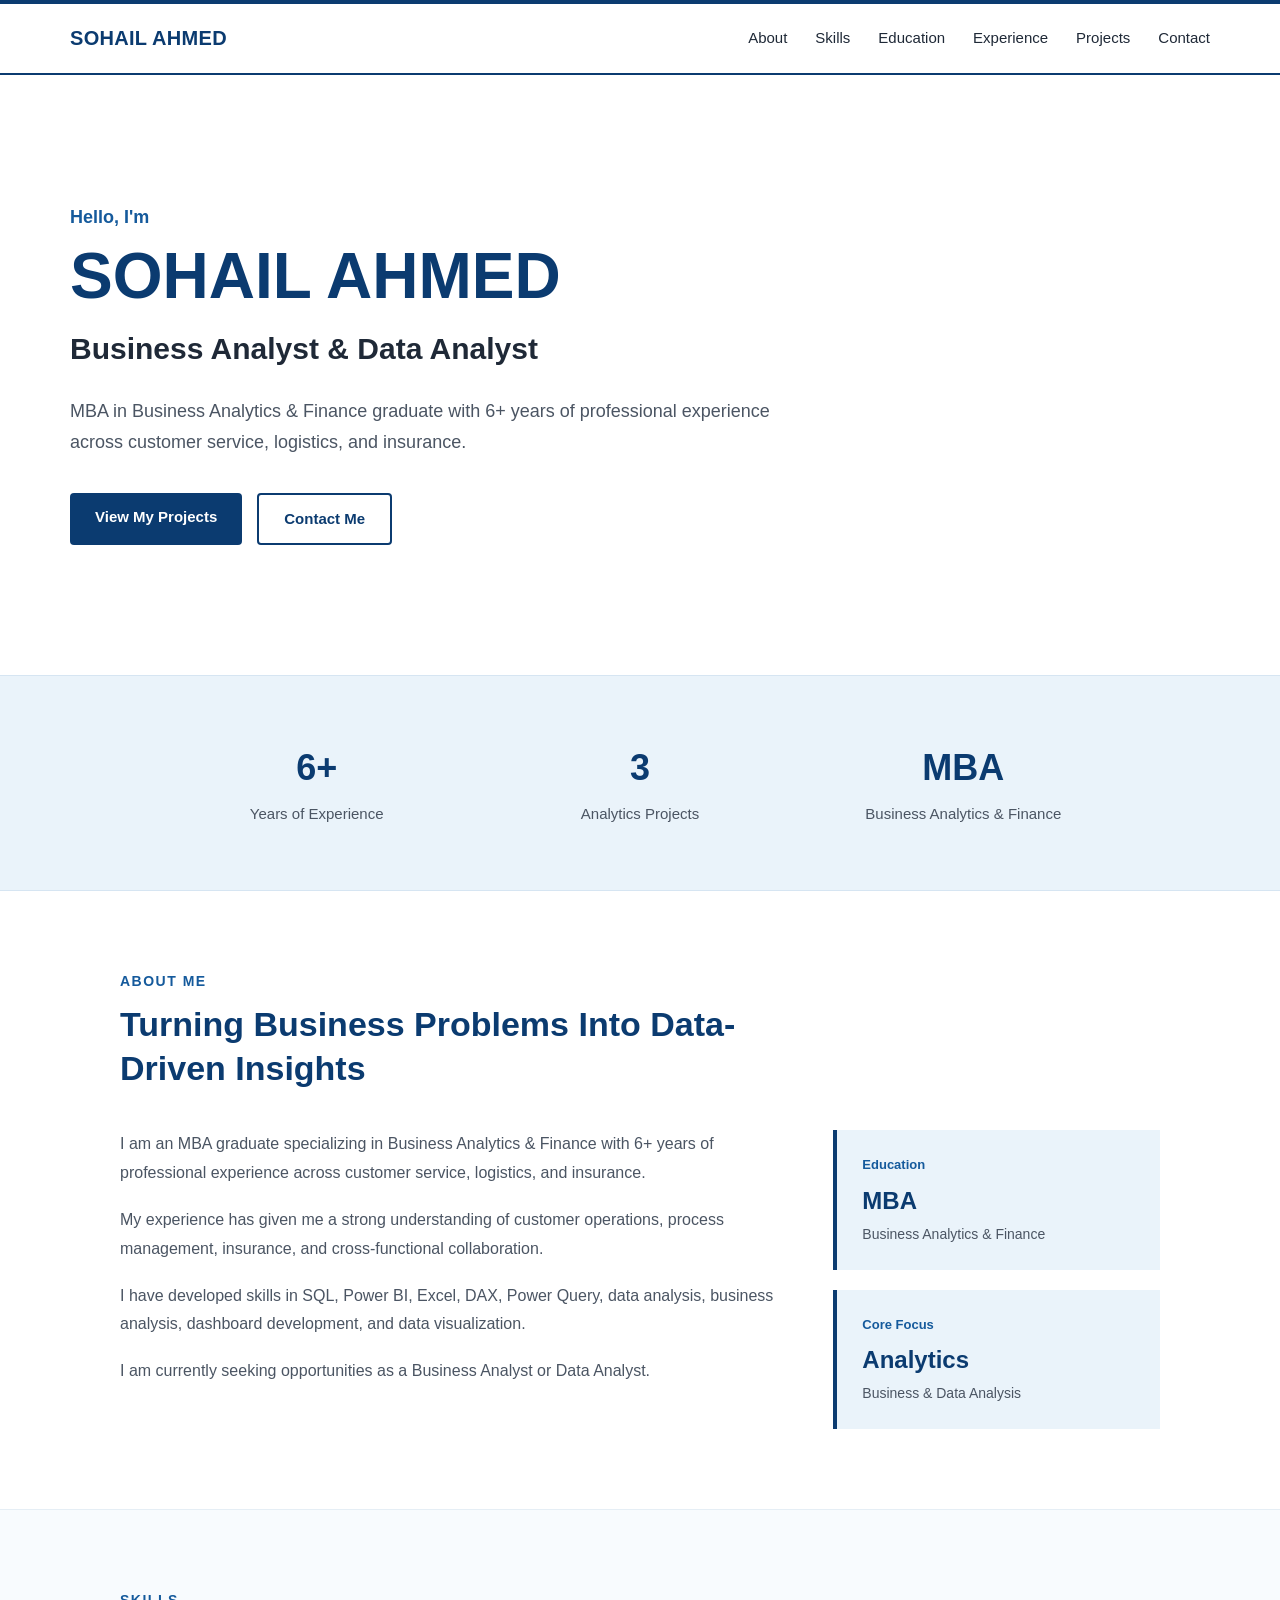
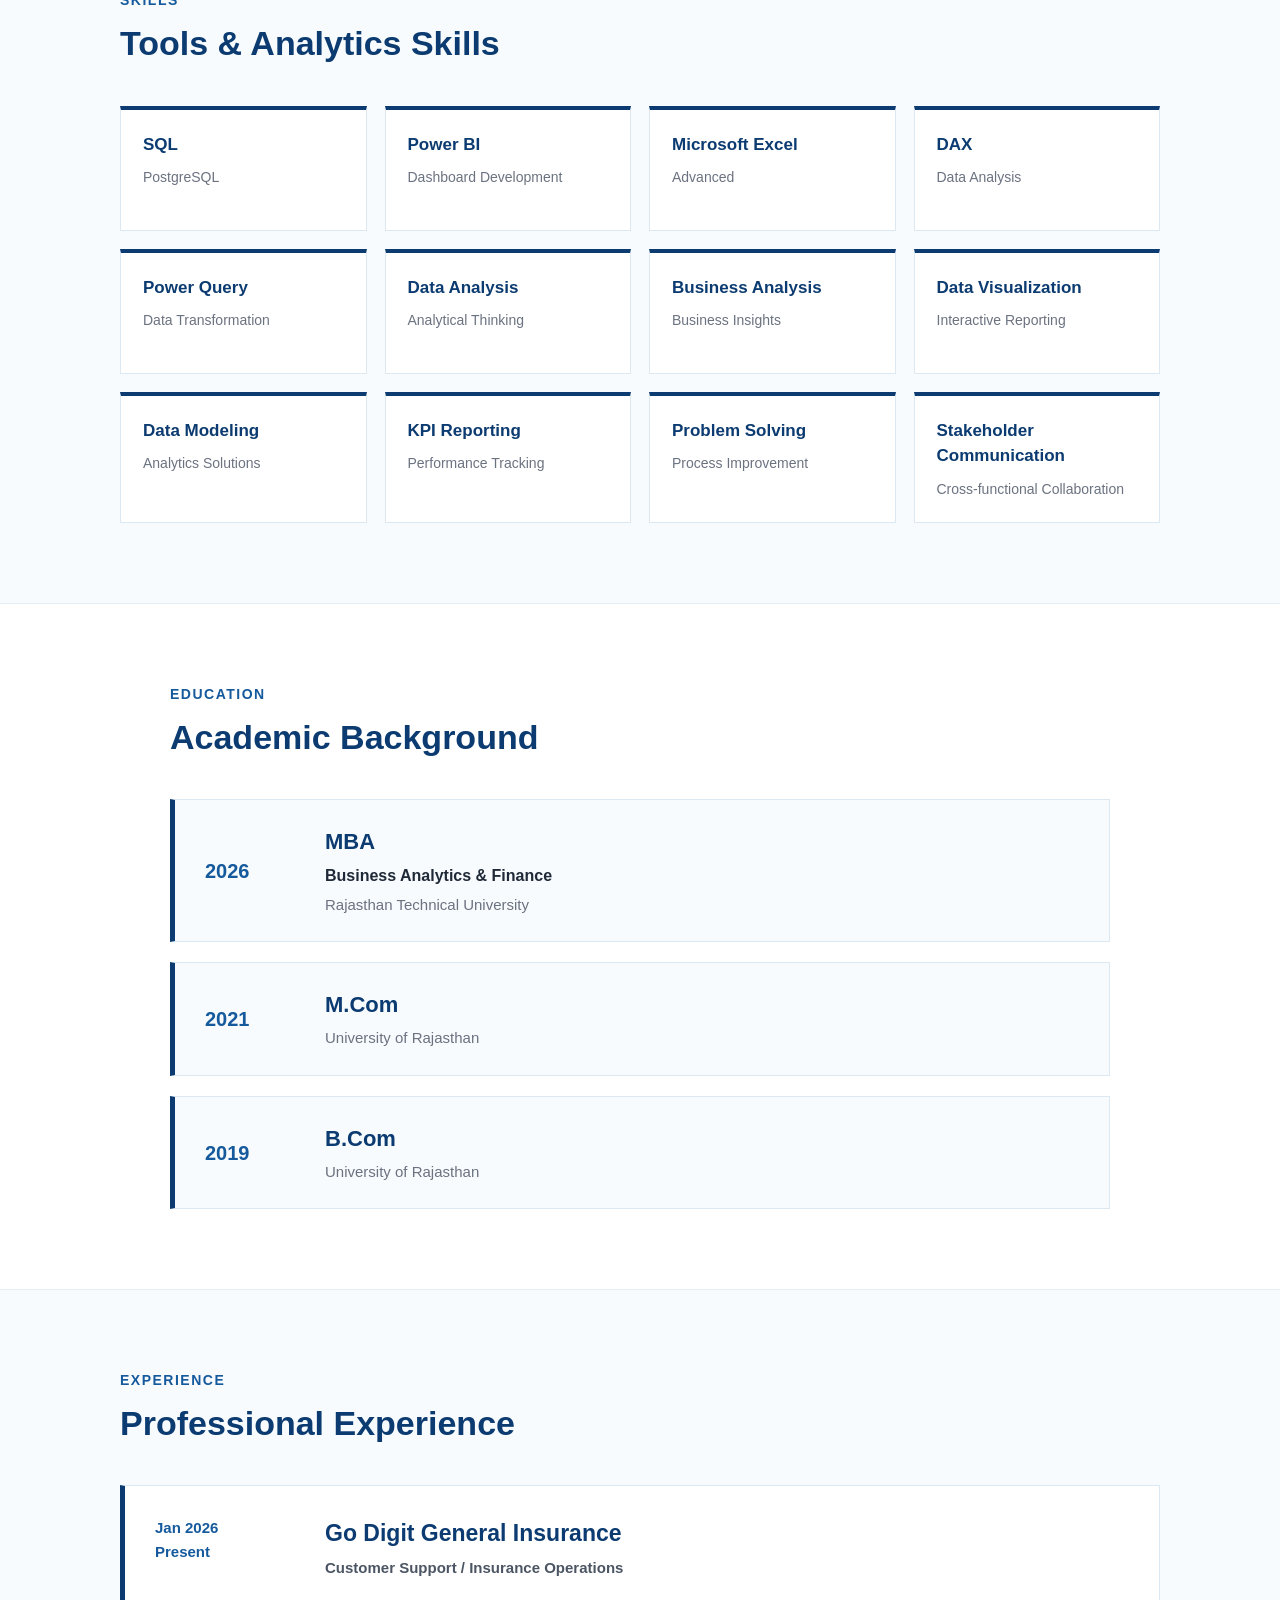
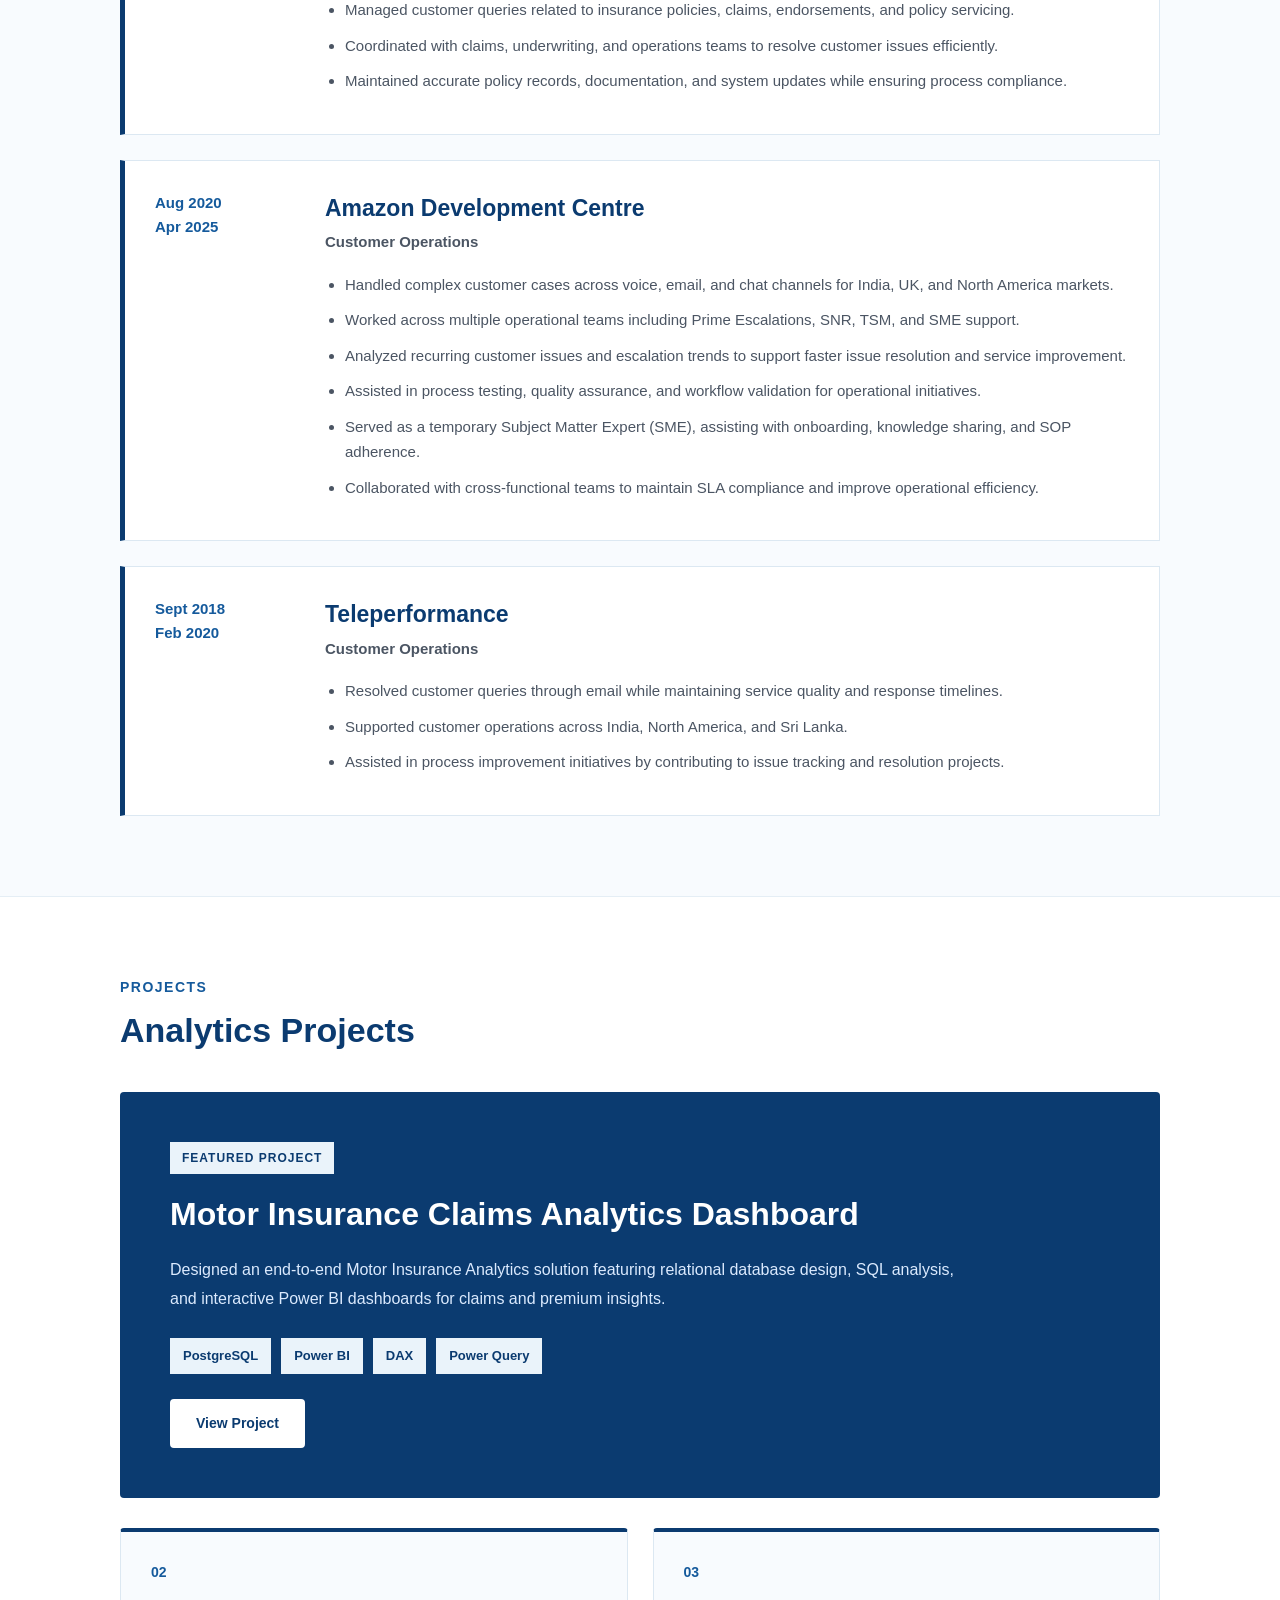
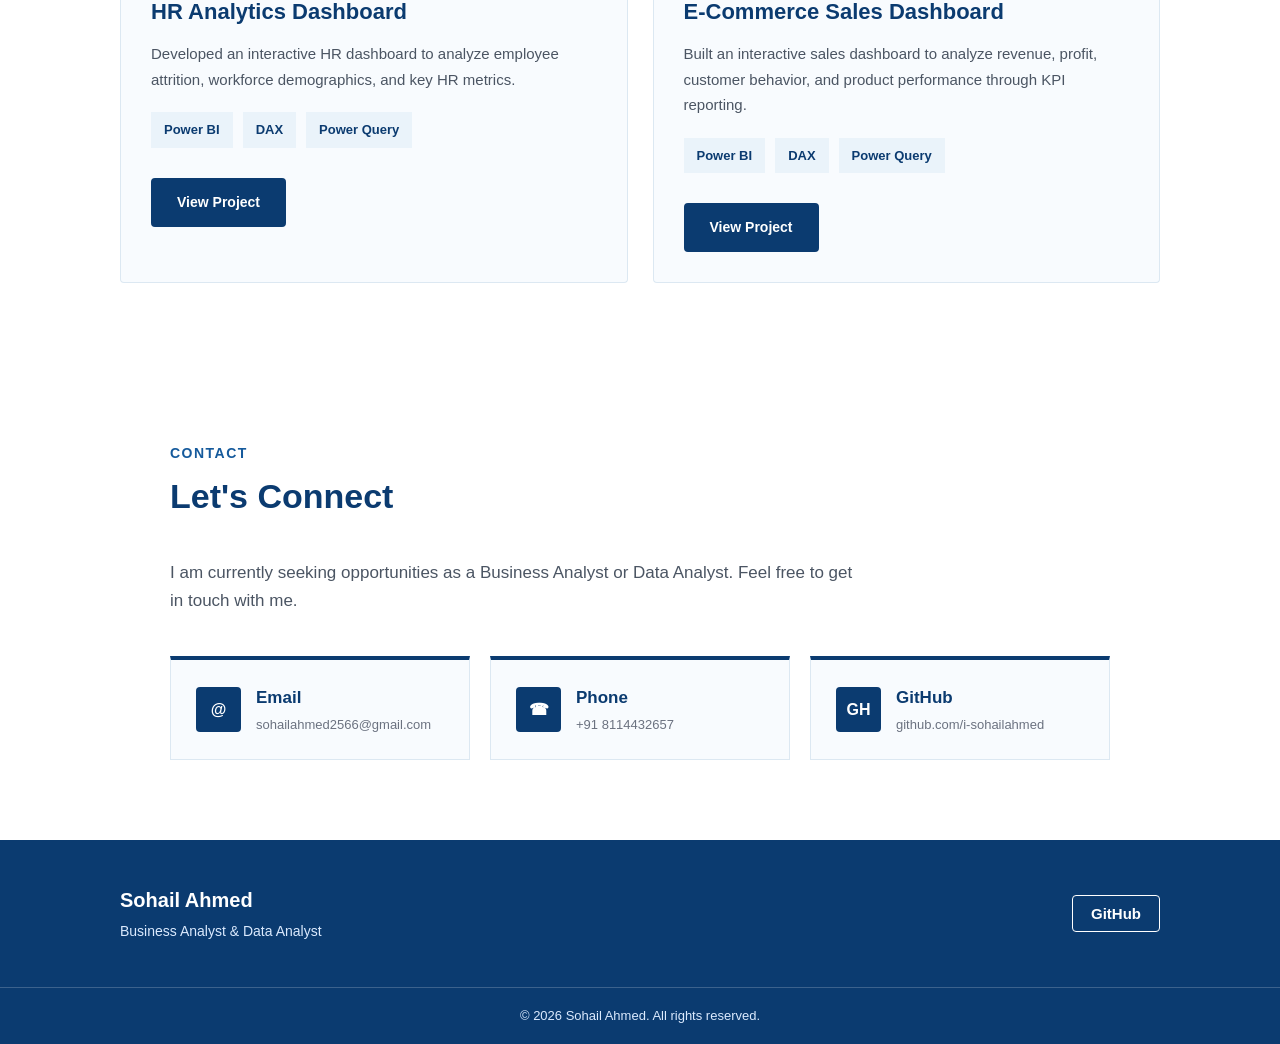
==== index.html @ 2f564e5c "Complete portfolio website" ====
<!DOCTYPE html>
<html lang="en">
<head>
    <meta charset="UTF-8">
    <meta name="viewport" content="width=device-width, initial-scale=1.0">

    <title>Sohail Ahmed | Business & Data Analyst</title>

    <!-- Main CSS -->
    <link rel="stylesheet" href="css/main.css">

    <!-- Section CSS -->
    <link rel="stylesheet" href="css/navbar.css">
    <link rel="stylesheet" href="css/hero.css">
    <link rel="stylesheet" href="css/stats.css">
    <link rel="stylesheet" href="css/about.css">
    <link rel="stylesheet" href="css/skills.css">
    <link rel="stylesheet" href="css/education.css">
    <link rel="stylesheet" href="css/experience.css">
    <link rel="stylesheet" href="css/projects.css">
    <link rel="stylesheet" href="css/contact.css">
    <link rel="stylesheet" href="css/footer.css">
</head>

<body>

    <!-- Navbar -->
    <div id="navbar"></div>

    <!-- Hero -->
    <div id="hero"></div>

    <!-- Stats -->
    <div id="stats"></div>

    <!-- About -->
    <div id="about"></div>

    <!-- Skills -->
    <div id="skills"></div>

    <!-- Education -->
    <div id="education"></div>

    <!-- Experience -->
    <div id="experience"></div>

    <!-- Projects -->
    <div id="projects"></div>

    <!-- Contact -->
    <div id="contact"></div>

    <!-- Footer -->
    <div id="footer"></div>

    <!-- JavaScript -->
    <script src="js/main.js"></script>

</body>
</html>
---- css/main.css ----
/* =========================================
   GLOBAL RESET
   ========================================= */

* {
    margin: 0;
    padding: 0;
    box-sizing: border-box;
}

html {
    scroll-behavior: smooth;
}

body {
    font-family: Arial, Helvetica, sans-serif;
    background: #ffffff;
    color: #1f2937;
    line-height: 1.5;
}

a {
    transition: 0.2s ease;
}


/* =========================================
   COMMON SECTION SETTINGS
   ========================================= */

section {
    scroll-margin-top: 80px;
}


/* =========================================
   MOBILE
   ========================================= */

@media (max-width: 768px) {

    .hero h1 {
        font-size: 42px;
    }

    .hero h2 {
        font-size: 24px;
    }

    .hero-description {
        font-size: 16px;
    }

    .stats-container {
        grid-template-columns: 1fr;
        gap: 10px;
    }

    .about-content {
        grid-template-columns: 1fr;
        gap: 30px;
    }

    .skills-grid {
        grid-template-columns: repeat(2, 1fr);
    }

    .education-card {
        grid-template-columns: 1fr;
        gap: 10px;
    }

    .experience-card {
        grid-template-columns: 1fr;
        gap: 15px;
    }

    .other-projects {
        grid-template-columns: 1fr;
    }

    .contact-cards {
        grid-template-columns: 1fr;
    }

}


/* =========================================
   SMALL MOBILE
   ========================================= */

@media (max-width: 480px) {

    .hero h1 {
        font-size: 36px;
    }

    .skills-grid {
        grid-template-columns: 1fr;
    }

    .featured-project {
        padding: 25px;
    }

    .featured-project h3 {
        font-size: 24px;
    }

}
---- css/navbar.css ----
/* =========================================
   NAVBAR
   ========================================= */

.navbar {
    position: sticky;
    top: 0;
    width: 100%;

    background: #ffffff;

    border-top: 4px solid #0b3b70;
    border-bottom: 2px solid #0b3b70;

    z-index: 1000;
}


/* =========================================
   NAVBAR CONTAINER
   ========================================= */

.nav-container {
    max-width: 1200px;
    margin: 0 auto;

    padding: 18px 30px;

    display: flex;
    justify-content: space-between;
    align-items: center;
}


/* =========================================
   LOGO
   ========================================= */

.nav-logo {
    text-decoration: none;

    color: #0b3b70;

    font-size: 20px;
    font-weight: 700;

    letter-spacing: 0.3px;

    transition: 0.2s ease;
}

.nav-logo:hover {
    color: #155a9c;
}


/* =========================================
   NAVIGATION LINKS
   ========================================= */

.nav-links {
    display: flex;
    align-items: center;

    gap: 28px;
}


/* Individual links */

.nav-links a {
    position: relative;

    text-decoration: none;

    color: #1f2937;

    font-size: 15px;
    font-weight: 500;

    padding: 5px 0;

    transition: color 0.2s ease;
}


/* Hover */

.nav-links a:hover {
    color: #0b3b70;
}


/* Blue underline on hover */

.nav-links a::after {
    content: "";

    position: absolute;

    left: 0;
    bottom: 0;

    width: 0;
    height: 2px;

    background: #0b3b70;

    transition: width 0.2s ease;
}

.nav-links a:hover::after {
    width: 100%;
}


/* =========================================
   TABLET
   ========================================= */

@media (max-width: 900px) {

    .nav-container {
        padding: 16px 25px;
    }

    .nav-links {
        gap: 20px;
    }

    .nav-links a {
        font-size: 14px;
    }

}


/* =========================================
   MOBILE
   ========================================= */

@media (max-width: 700px) {

    .nav-container {
        flex-direction: column;

        gap: 15px;

        padding: 15px 20px;
    }

    .nav-logo {
        font-size: 19px;
    }

    .nav-links {
        width: 100%;

        justify-content: center;

        flex-wrap: wrap;

        gap: 15px 20px;
    }

    .nav-links a {
        font-size: 14px;
    }

}
---- css/hero.css ----
.hero {
    background: #ffffff;
    min-height: 600px;

    display: flex;
    align-items: center;
}

.hero-container {
    max-width: 1200px;
    width: 100%;
    margin: 0 auto;
    padding: 80px 30px;
}

.hero-content {
    max-width: 800px;
}

.hero-intro {
    color: #155a9c;
    font-size: 18px;
    font-weight: 600;
    margin-bottom: 10px;
}

.hero h1 {
    color: #0b3b70;
    font-size: 64px;
    line-height: 1.1;
    margin-bottom: 15px;
    text-transform: uppercase;
}

.hero h2 {
    color: #1f2937;
    font-size: 30px;
    font-weight: 600;
    margin-bottom: 25px;
}

.hero-description {
    max-width: 700px;
    color: #4b5563;
    font-size: 18px;
    line-height: 1.7;
    margin-bottom: 35px;
}

.hero-buttons {
    display: flex;
    gap: 15px;
    flex-wrap: wrap;
}

.btn {
    display: inline-block;
    padding: 13px 25px;
    text-decoration: none;
    font-size: 15px;
    font-weight: 600;
    border-radius: 4px;
    transition: 0.2s ease;
}

.btn-primary {
    background: #0b3b70;
    color: #ffffff;
}

.btn-primary:hover {
    background: #155a9c;
}

.btn-secondary {
    background: #ffffff;
    color: #0b3b70;
    border: 2px solid #0b3b70;
}

.btn-secondary:hover {
    background: #eaf3fa;
}
---- css/stats.css ----
.stats {
    background: #eaf3fa;
    border-top: 1px solid #d6e5f2;
    border-bottom: 1px solid #d6e5f2;
}

.stats-container {
    max-width: 1000px;
    margin: 0 auto;
    padding: 45px 30px;

    display: grid;
    grid-template-columns: repeat(3, 1fr);
    gap: 30px;
}

.stat-card {
    text-align: center;
    padding: 20px;
}

.stat-card h3 {
    color: #0b3b70;
    font-size: 36px;
    margin-bottom: 8px;
}

.stat-card p {
    color: #4b5563;
    font-size: 15px;
}
---- css/about.css ----
.about {
    background: #ffffff;
}

.about-container {
    max-width: 1100px;
    margin: 0 auto;
    padding: 80px 30px;
}

.section-heading {
    margin-bottom: 40px;
}

.section-label {
    color: #155a9c;
    font-size: 14px;
    font-weight: 700;
    letter-spacing: 1.5px;
    margin-bottom: 10px;
}

.section-heading h2 {
    color: #0b3b70;
    font-size: 34px;
    line-height: 1.3;
    max-width: 700px;
}

.about-content {
    display: grid;
    grid-template-columns: 2fr 1fr;
    gap: 60px;
    align-items: start;
}

.about-text p {
    color: #4b5563;
    font-size: 16px;
    line-height: 1.8;
    margin-bottom: 18px;
}

.about-highlight {
    display: flex;
    flex-direction: column;
    gap: 20px;
}

.highlight-box {
    background: #eaf3fa;
    border-left: 4px solid #0b3b70;
    padding: 25px;
}

.highlight-box span {
    display: block;
    color: #155a9c;
    font-size: 13px;
    font-weight: 600;
    margin-bottom: 8px;
}

.highlight-box strong {
    display: block;
    color: #0b3b70;
    font-size: 24px;
    margin-bottom: 5px;
}

.highlight-box p {
    color: #4b5563;
    font-size: 14px;
}
---- css/skills.css ----
.skills {
    background: #f8fbfe;
    border-top: 1px solid #e5eef5;
    border-bottom: 1px solid #e5eef5;
}

.skills-container {
    max-width: 1100px;
    margin: 0 auto;
    padding: 80px 30px;
}

.skills-grid {
    display: grid;
    grid-template-columns: repeat(4, 1fr);
    gap: 18px;
}

.skill-card {
    background: #ffffff;
    border: 1px solid #dce8f2;
    border-top: 4px solid #0b3b70;
    padding: 22px;
    min-height: 125px;
    transition: 0.2s ease;
}

.skill-card:hover {
    border-color: #155a9c;
    transform: translateY(-3px);
}

.skill-card h3 {
    color: #0b3b70;
    font-size: 17px;
    margin-bottom: 10px;
}

.skill-card p {
    color: #6b7280;
    font-size: 14px;
    line-height: 1.5;
}
---- css/education.css ----
.education {
    background: #ffffff;
}

.education-container {
    max-width: 1000px;
    margin: 0 auto;
    padding: 80px 30px;
}

.education-list {
    display: flex;
    flex-direction: column;
    gap: 20px;
}

.education-card {
    display: grid;
    grid-template-columns: 120px 1fr;
    align-items: center;

    background: #f8fbfe;
    border: 1px solid #dce8f2;
    border-left: 5px solid #0b3b70;

    padding: 25px 30px;
}

.education-year {
    color: #155a9c;
    font-size: 20px;
    font-weight: 700;
}

.education-details h3 {
    color: #0b3b70;
    font-size: 22px;
    margin-bottom: 6px;
}

.education-details h4 {
    color: #1f2937;
    font-size: 16px;
    font-weight: 600;
    margin-bottom: 6px;
}

.education-details p {
    color: #6b7280;
    font-size: 15px;
}
---- css/experience.css ----
.experience {
    background: #f8fbfe;
    border-top: 1px solid #e5eef5;
    border-bottom: 1px solid #e5eef5;
}

.experience-container {
    max-width: 1100px;
    margin: 0 auto;
    padding: 80px 30px;
}

.experience-list {
    display: flex;
    flex-direction: column;
    gap: 25px;
}

.experience-card {
    display: grid;
    grid-template-columns: 140px 1fr;
    gap: 30px;

    background: #ffffff;
    border: 1px solid #dce8f2;
    border-left: 5px solid #0b3b70;

    padding: 30px;
}

.experience-date {
    color: #155a9c;
    font-size: 15px;
    font-weight: 700;
    line-height: 1.6;
}

.experience-details h3 {
    color: #0b3b70;
    font-size: 23px;
    margin-bottom: 6px;
}

.experience-details h4 {
    color: #4b5563;
    font-size: 15px;
    font-weight: 600;
    margin-bottom: 18px;
}

.experience-details ul {
    padding-left: 20px;
}

.experience-details li {
    color: #4b5563;
    font-size: 15px;
    line-height: 1.7;
    margin-bottom: 10px;
}
---- css/projects.css ----
.projects {
    background: #ffffff;
}

.projects-container {
    max-width: 1100px;
    margin: 0 auto;
    padding: 80px 30px;
}


/* Section Heading */

.projects .section-heading {
    margin-bottom: 40px;
}

.projects .section-label {
    color: #155a9c;
    font-size: 14px;
    font-weight: 700;
    letter-spacing: 1.5px;
    margin-bottom: 10px;
}

.projects .section-heading h2 {
    color: #0b3b70;
    font-size: 34px;
}


/* Featured Project */

.featured-project {
    background: #0b3b70;
    padding: 50px;
    margin-bottom: 30px;
    border-radius: 4px;
}

.featured-project-content {
    max-width: 800px;
}


/* Featured Badge */

.project-badge {
    display: inline-block;
    color: #0b3b70;
    background: #eaf3fa;
    padding: 7px 12px;
    font-size: 12px;
    font-weight: 700;
    letter-spacing: 1px;
    margin-bottom: 20px;
}


/* Featured Project Title */

.featured-project h3 {
    color: #ffffff;
    font-size: 32px;
    line-height: 1.3;
    margin-bottom: 20px;
}


/* Featured Description */

.featured-project p {
    color: #dbeafe;
    font-size: 16px;
    line-height: 1.8;
    margin-bottom: 25px;
}


/* Technology Tags */

.project-technologies {
    display: flex;
    flex-wrap: wrap;
    gap: 10px;
    margin-bottom: 25px;
}

.project-technologies span {
    background: #eaf3fa;
    color: #0b3b70;
    padding: 8px 13px;
    font-size: 13px;
    font-weight: 600;
}


/* View Project Button */

.project-button {
    display: inline-block;
    background: #ffffff;
    color: #0b3b70;

    padding: 12px 24px;

    border: 2px solid #ffffff;
    border-radius: 4px;

    text-decoration: none;

    font-size: 14px;
    font-weight: 700;

    transition: all 0.2s ease;
}


/* Featured Project Button Hover */

.featured-project .project-button:hover {
    background: #eaf3fa;
    border-color: #eaf3fa;
    color: #0b3b70;
}


/* Other Projects */

.other-projects {
    display: grid;
    grid-template-columns: repeat(2, 1fr);
    gap: 25px;
}


/* Project Card */

.project-card {
    background: #f8fbfe;

    border: 1px solid #dce8f2;
    border-top: 4px solid #0b3b70;

    padding: 30px;

    border-radius: 4px;

    transition: all 0.2s ease;
}


/* Card Hover */

.project-card:hover {
    border-color: #155a9c;
    transform: translateY(-3px);
}


/* Project Number */

.project-number {
    color: #155a9c;
    font-size: 14px;
    font-weight: 700;
    margin-bottom: 15px;
}


/* Project Title */

.project-card h3 {
    color: #0b3b70;
    font-size: 22px;
    line-height: 1.3;
    margin-bottom: 15px;
}


/* Project Description */

.project-card p {
    color: #4b5563;
    font-size: 15px;
    line-height: 1.7;
    margin-bottom: 20px;
}


/* Other Project Button */

.project-card .project-button {
    background: #0b3b70;
    color: #ffffff;
    border-color: #0b3b70;

    margin-top: 5px;
}


/* Other Project Button Hover */

.project-card .project-button:hover {
    background: #155a9c;
    border-color: #155a9c;
    color: #ffffff;
}


/* Mobile */

@media (max-width: 768px) {

    .projects-container {
        padding: 60px 20px;
    }

    .featured-project {
        padding: 30px;
    }

    .featured-project h3 {
        font-size: 26px;
    }

    .other-projects {
        grid-template-columns: 1fr;
    }

}
---- css/contact.css ----
.contact {
    background: #ffffff;
}

.contact-container {
    max-width: 1000px;
    margin: 0 auto;
    padding: 80px 30px;
}

.contact-intro {
    max-width: 700px;
    color: #4b5563;
    font-size: 17px;
    line-height: 1.7;
    margin-bottom: 40px;
}

.contact-cards {
    display: grid;
    grid-template-columns: repeat(3, 1fr);
    gap: 20px;
}

.contact-card {
    display: flex;
    align-items: center;
    gap: 15px;

    background: #f8fbfe;
    border: 1px solid #dce8f2;
    border-top: 4px solid #0b3b70;

    padding: 25px;

    text-decoration: none;

    transition: all 0.2s ease;
}

.contact-card:hover {
    border-color: #155a9c;
    transform: translateY(-3px);
}

.contact-icon {
    min-width: 45px;
    height: 45px;

    display: flex;
    align-items: center;
    justify-content: center;

    background: #0b3b70;
    color: #ffffff;

    font-size: 16px;
    font-weight: 700;

    border-radius: 4px;
}

.contact-card h3 {
    color: #0b3b70;
    font-size: 17px;
    margin-bottom: 5px;
}

.contact-card p {
    color: #6b7280;
    font-size: 13px;
    line-height: 1.4;
}


/* Mobile */

@media (max-width: 768px) {

    .contact-container {
        padding: 60px 20px;
    }

    .contact-cards {
        grid-template-columns: 1fr;
    }

}
---- css/footer.css ----
.footer {
    background: #0b3b70;
    color: #ffffff;
}

.footer-container {
    max-width: 1100px;
    margin: 0 auto;
    padding: 45px 30px;

    display: flex;
    justify-content: space-between;
    align-items: center;
}

.footer-left h3 {
    font-size: 20px;
    margin-bottom: 6px;
}

.footer-left p {
    color: #dbeafe;
    font-size: 14px;
}

.footer-right a {
    color: #ffffff;
    text-decoration: none;
    font-size: 15px;
    font-weight: 600;

    border: 1px solid #ffffff;
    padding: 9px 18px;
    border-radius: 4px;

    transition: 0.2s ease;
}

.footer-right a:hover {
    background: #ffffff;
    color: #0b3b70;
}

.footer-bottom {
    border-top: 1px solid rgba(255, 255, 255, 0.2);

    text-align: center;
    padding: 18px 20px;
}

.footer-bottom p {
    color: #dbeafe;
    font-size: 13px;
}


/* Mobile */

@media (max-width: 768px) {

    .footer-container {
        flex-direction: column;
        gap: 25px;
        text-align: center;
    }

}
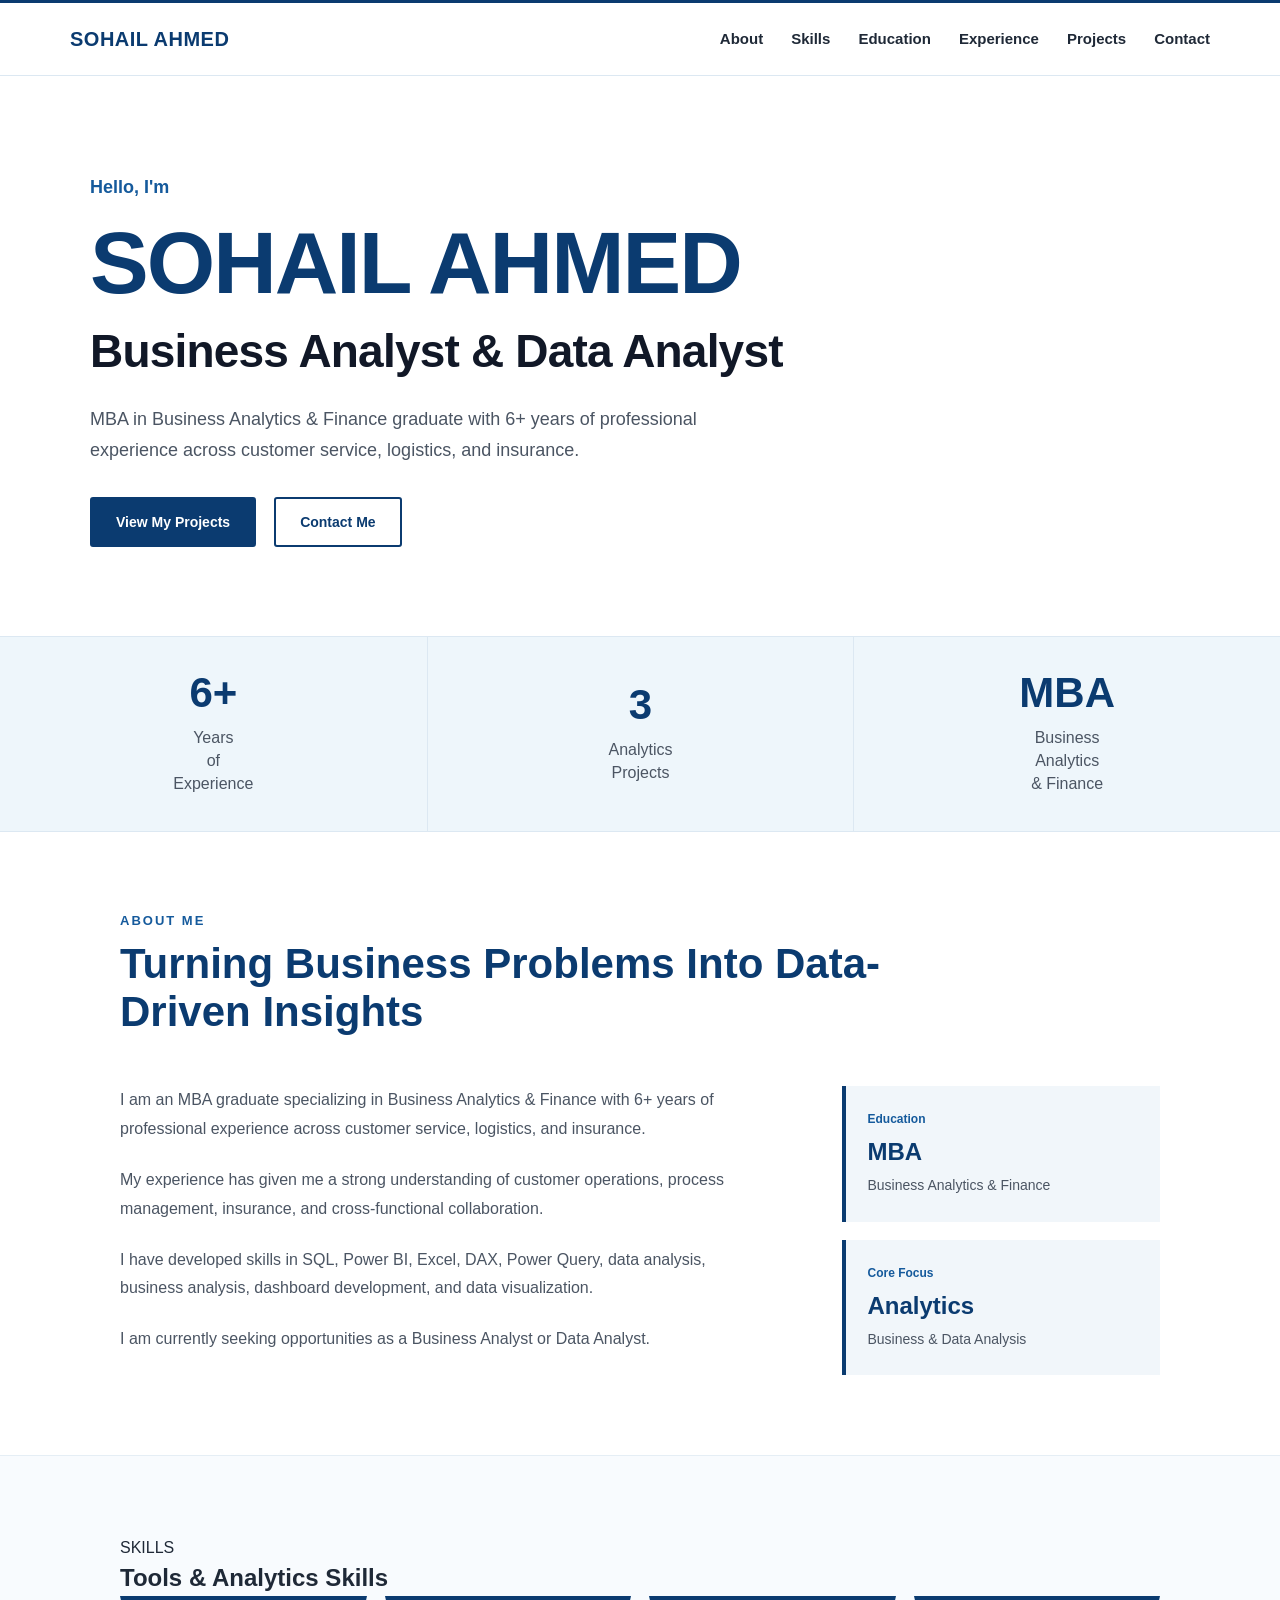
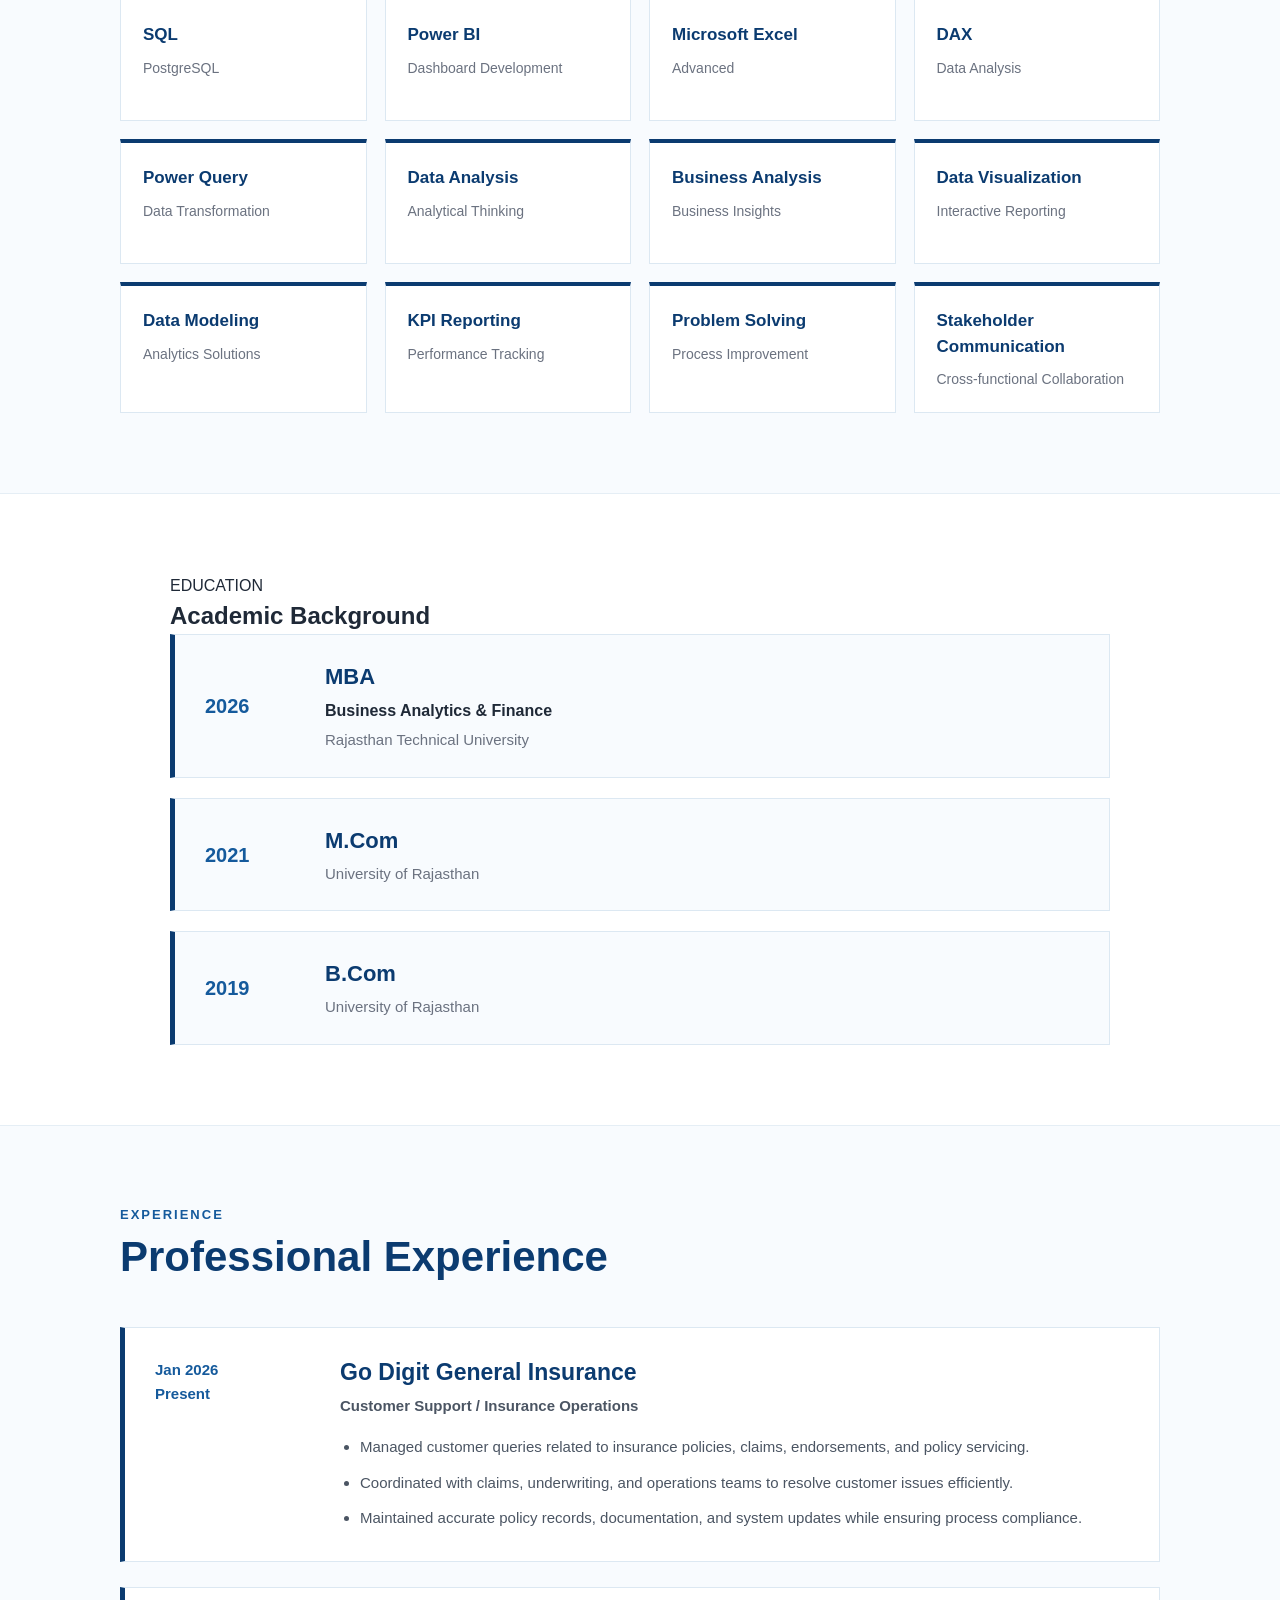
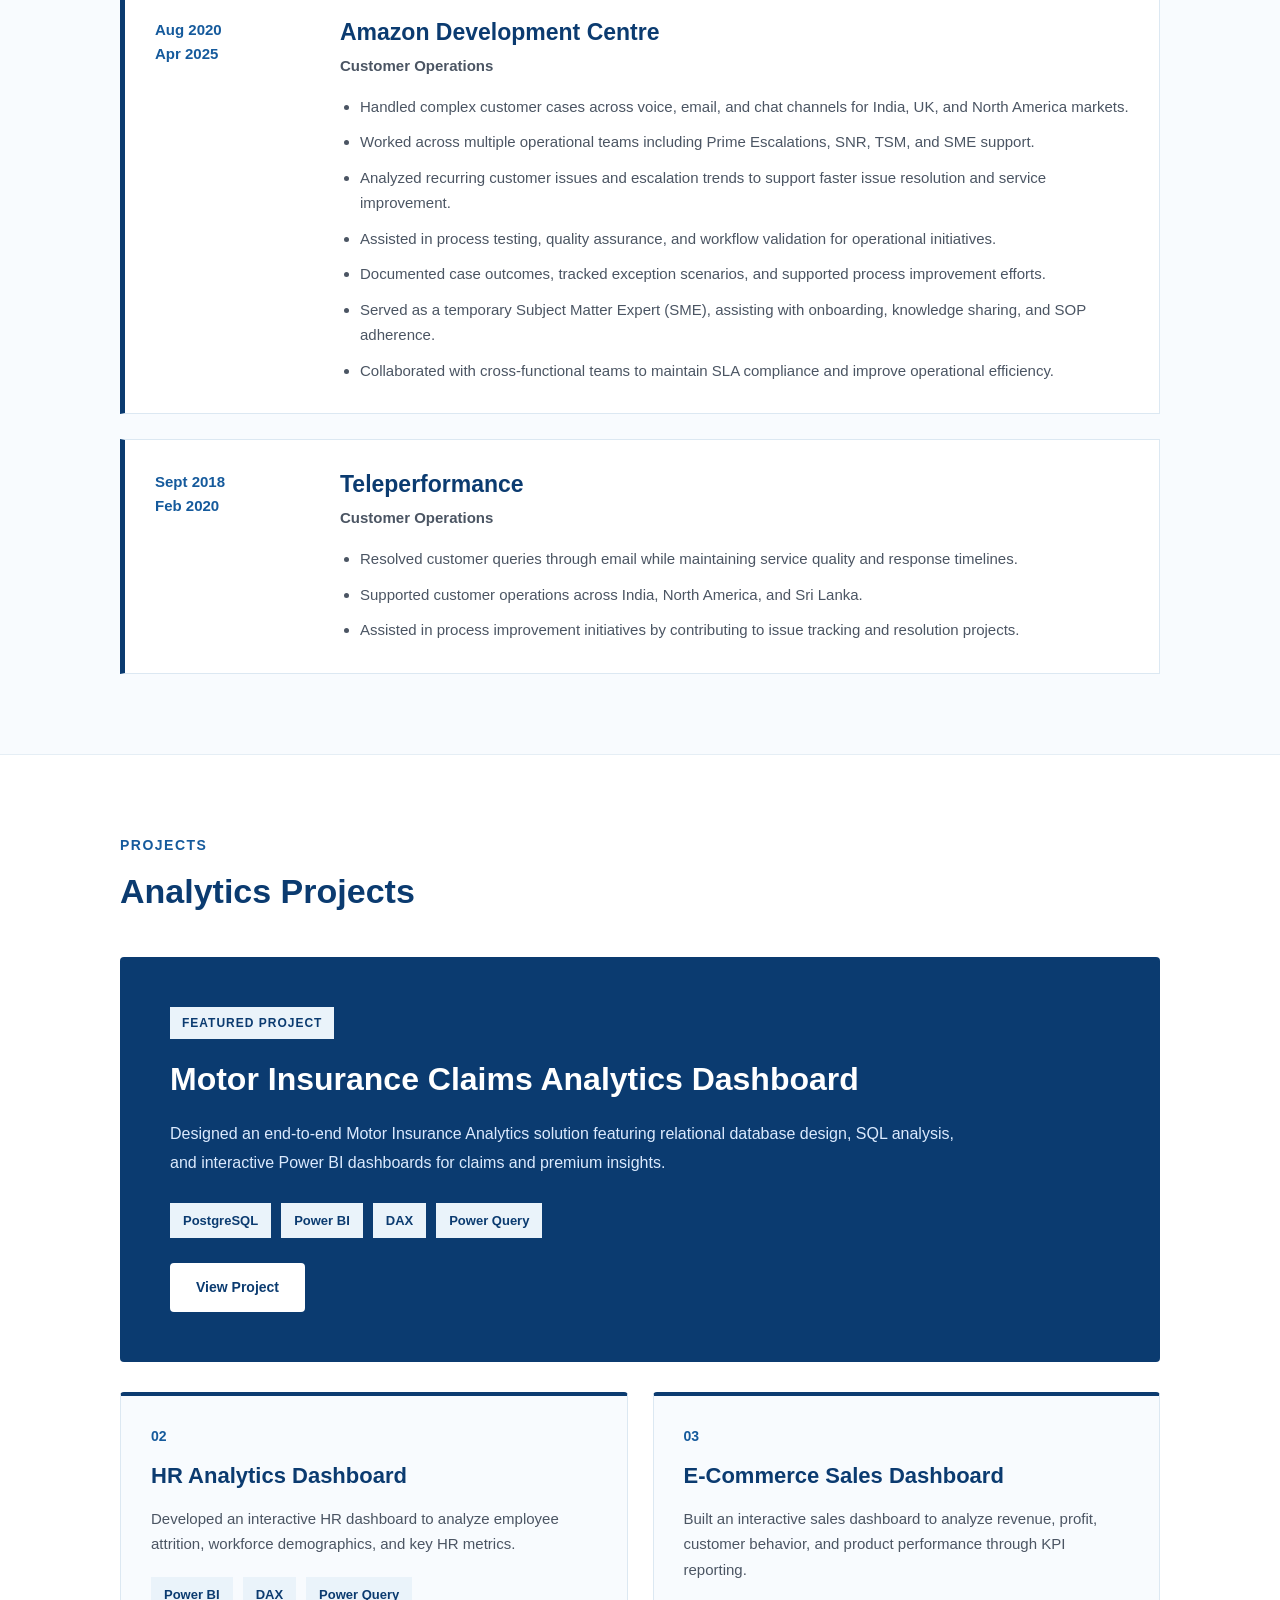
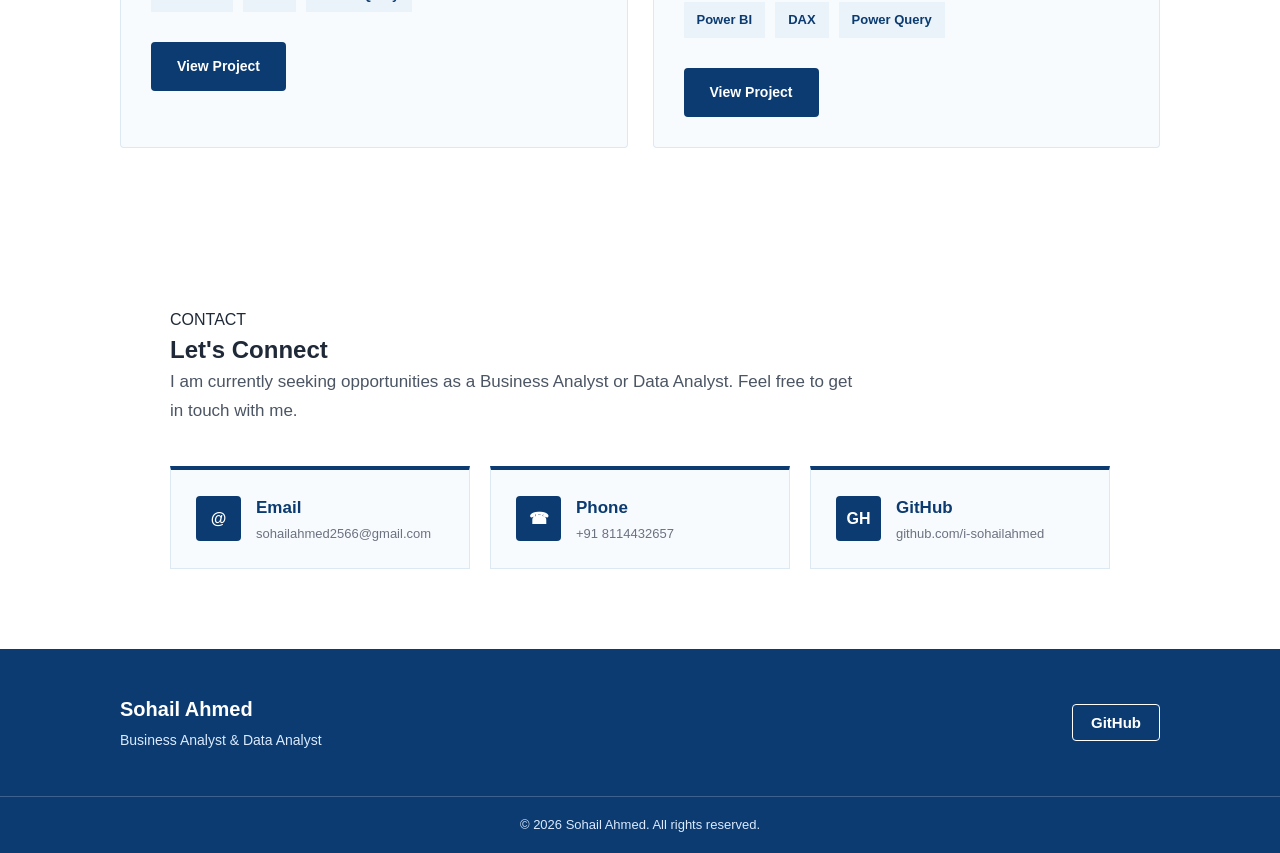
==== commit 7bd206f6: "correction in stats" ====
--- a/index.html
+++ b/index.html
@@ -1,61 +1,204 @@
 <!DOCTYPE html>
 <html lang="en">
+
 <head>
+
     <meta charset="UTF-8">
-    <meta name="viewport" content="width=device-width, initial-scale=1.0">
-
-    <title>Sohail Ahmed | Business & Data Analyst</title>
-
-    <!-- Main CSS -->
-    <link rel="stylesheet" href="css/main.css">
-
-    <!-- Section CSS -->
-    <link rel="stylesheet" href="css/navbar.css">
-    <link rel="stylesheet" href="css/hero.css">
-    <link rel="stylesheet" href="css/stats.css">
-    <link rel="stylesheet" href="css/about.css">
-    <link rel="stylesheet" href="css/skills.css">
-    <link rel="stylesheet" href="css/education.css">
-    <link rel="stylesheet" href="css/experience.css">
-    <link rel="stylesheet" href="css/projects.css">
-    <link rel="stylesheet" href="css/contact.css">
-    <link rel="stylesheet" href="css/footer.css">
+
+    <meta
+        name="viewport"
+        content="width=device-width, initial-scale=1.0"
+    >
+
+    <meta
+        name="description"
+        content="Sohail Ahmed - Business Analyst and Data Analyst Portfolio"
+    >
+
+    <meta
+        name="author"
+        content="Sohail Ahmed"
+    >
+
+    <title>
+        Sohail Ahmed | Business Analyst & Data Analyst
+    </title>
+
+
+    <!-- =====================================================
+         MAIN CSS
+         ===================================================== -->
+
+    <link
+        rel="stylesheet"
+        href="css/main.css"
+    >
+
+
+    <!-- =====================================================
+         NAVBAR CSS
+         ===================================================== -->
+
+    <link
+        rel="stylesheet"
+        href="css/navbar.css"
+    >
+
+
+    <!-- =====================================================
+         HERO CSS
+         ===================================================== -->
+
+    <link
+        rel="stylesheet"
+        href="css/hero.css"
+    >
+
+
+    <!-- =====================================================
+         ABOUT CSS
+         ===================================================== -->
+
+    <link
+        rel="stylesheet"
+        href="css/about.css"
+    >
+
+
+    <!-- =====================================================
+         SKILLS CSS
+         ===================================================== -->
+
+    <link
+        rel="stylesheet"
+        href="css/skills.css"
+    >
+
+
+    <!-- =====================================================
+         EDUCATION CSS
+         ===================================================== -->
+
+    <link
+        rel="stylesheet"
+        href="css/education.css"
+    >
+
+
+    <!-- =====================================================
+         EXPERIENCE CSS
+         ===================================================== -->
+
+    <link
+        rel="stylesheet"
+        href="css/experience.css"
+    >
+
+
+    <!-- =====================================================
+         PROJECTS CSS
+         ===================================================== -->
+
+    <link
+        rel="stylesheet"
+        href="css/projects.css"
+    >
+
+
+    <!-- =====================================================
+         CONTACT CSS
+         ===================================================== -->
+
+    <link
+        rel="stylesheet"
+        href="css/contact.css"
+    >
+
+
+    <!-- =====================================================
+         FOOTER CSS
+         ===================================================== -->
+
+    <link
+        rel="stylesheet"
+        href="css/footer.css"
+    >
+
 </head>
 
+
 <body>
 
-    <!-- Navbar -->
-    <div id="navbar"></div>
-
-    <!-- Hero -->
-    <div id="hero"></div>
-
-    <!-- Stats -->
-    <div id="stats"></div>
-
-    <!-- About -->
-    <div id="about"></div>
-
-    <!-- Skills -->
-    <div id="skills"></div>
-
-    <!-- Education -->
-    <div id="education"></div>
-
-    <!-- Experience -->
-    <div id="experience"></div>
-
-    <!-- Projects -->
-    <div id="projects"></div>
-
-    <!-- Contact -->
-    <div id="contact"></div>
-
-    <!-- Footer -->
-    <div id="footer"></div>
-
-    <!-- JavaScript -->
-    <script src="js/main.js"></script>
+
+    <!-- =====================================================
+         NAVIGATION
+         ===================================================== -->
+
+    <div id="navbar-container"></div>
+
+
+    <!-- =====================================================
+         MAIN WEBSITE CONTENT
+         ===================================================== -->
+
+    <main id="main-content">
+
+
+        <!-- HERO -->
+
+        <div id="hero-container"></div>
+
+
+        <!-- ABOUT -->
+
+        <div id="about-container"></div>
+
+
+        <!-- SKILLS -->
+
+        <div id="skills-container"></div>
+
+
+        <!-- EDUCATION -->
+
+        <div id="education-container"></div>
+
+
+        <!-- EXPERIENCE -->
+
+        <div id="experience-container"></div>
+
+
+        <!-- PROJECTS -->
+
+        <div id="projects-container"></div>
+
+
+        <!-- CONTACT -->
+
+        <div id="contact-container"></div>
+
+
+    </main>
+
+
+    <!-- =====================================================
+         FOOTER
+         ===================================================== -->
+
+    <div id="footer-container"></div>
+
+
+    <!-- =====================================================
+         JAVASCRIPT
+         ===================================================== -->
+
+    <script
+        src="js/main.js"
+        defer
+    ></script>
+
 
 </body>
+
 </html>
--- a/css/main.css
+++ b/css/main.css
@@ -108,4 +108,551 @@
         font-size: 24px;
     }
 
+}/* =========================================================
+   MOBILE RESPONSIVE DESIGN
+   Portfolio Website
+   ========================================================= */
+
+/* Prevent horizontal scrolling */
+html,
+body {
+    max-width: 100%;
+    overflow-x: hidden;
+}
+
+/* Make all elements calculate width correctly */
+* {
+    box-sizing: border-box;
+}
+
+/* =========================================================
+   TABLETS
+   ========================================================= */
+
+@media (max-width: 768px) {
+
+    /* General section settings */
+    section {
+        width: 100%;
+        max-width: 100%;
+        overflow: hidden;
+    }
+
+    /* Main containers */
+    .container,
+    .section-container,
+    .hero-container,
+    .about-container,
+    .skills-container,
+    .education-container,
+    .experience-container,
+    .projects-container,
+    .contact-container {
+        width: 100%;
+        max-width: 100%;
+        padding-left: 20px;
+        padding-right: 20px;
+        margin-left: auto;
+        margin-right: auto;
+    }
+
+    /* =====================================================
+       NAVBAR
+       ===================================================== */
+
+    nav,
+    .navbar {
+        width: 100%;
+        max-width: 100%;
+    }
+
+    .nav-container,
+    .navbar-container {
+        width: 100%;
+        padding-left: 15px;
+        padding-right: 15px;
+    }
+
+    .nav-links,
+    .navbar-links {
+        display: flex;
+        flex-wrap: wrap;
+        justify-content: center;
+        gap: 10px;
+    }
+
+    .nav-links a,
+    .navbar-links a {
+        font-size: 13px;
+        padding: 5px 4px;
+    }
+
+    /* =====================================================
+       HERO
+       ===================================================== */
+
+    .hero {
+        width: 100%;
+        min-height: auto;
+        padding: 55px 20px 45px;
+    }
+
+    .hero-container {
+        display: block;
+        text-align: left;
+    }
+
+    .hero h1 {
+        font-size: 40px;
+        line-height: 1.05;
+        margin-bottom: 15px;
+        word-break: normal;
+    }
+
+    .hero h2 {
+        font-size: 20px;
+        line-height: 1.3;
+    }
+
+    .hero p {
+        font-size: 14px;
+        line-height: 1.6;
+        max-width: 100%;
+    }
+
+    .hero-buttons {
+        display: flex;
+        flex-wrap: wrap;
+        gap: 10px;
+    }
+
+    .hero-buttons a,
+    .hero button {
+        max-width: 100%;
+    }
+
+    /* =====================================================
+       STATS
+       ===================================================== */
+
+    .stats {
+        width: 100%;
+        padding: 30px 15px;
+    }
+
+    .stats-container,
+    .stats-grid {
+        width: 100%;
+        display: grid;
+        grid-template-columns: repeat(3, 1fr);
+        gap: 10px;
+    }
+
+    .stat-card {
+        width: 100%;
+        min-width: 0;
+        padding: 15px 8px;
+        text-align: center;
+    }
+
+    .stat-card h3 {
+        font-size: 22px;
+    }
+
+    .stat-card p {
+        font-size: 11px;
+        line-height: 1.3;
+    }
+
+    /* =====================================================
+       ABOUT
+       ===================================================== */
+
+    .about {
+        width: 100%;
+    }
+
+    .about-container {
+        display: block;
+    }
+
+    .about-content,
+    .about-text,
+    .about-info {
+        width: 100%;
+        max-width: 100%;
+    }
+
+    .about h2 {
+        font-size: 28px;
+        line-height: 1.2;
+    }
+
+    .about p {
+        font-size: 14px;
+        line-height: 1.7;
+        width: 100%;
+    }
+
+    .about-cards,
+    .about-grid {
+        width: 100%;
+        display: grid;
+        grid-template-columns: repeat(2, minmax(0, 1fr));
+        gap: 10px;
+    }
+
+    .about-card {
+        width: 100%;
+        min-width: 0;
+    }
+
+    /* =====================================================
+       SKILLS
+       ===================================================== */
+
+    .skills {
+        width: 100%;
+    }
+
+    .skills-container {
+        width: 100%;
+    }
+
+    .skills-grid {
+        width: 100%;
+        display: grid;
+        grid-template-columns: repeat(2, minmax(0, 1fr));
+        gap: 10px;
+    }
+
+    .skill-card {
+        width: 100%;
+        min-width: 0;
+        padding: 15px 10px;
+    }
+
+    .skill-card h3 {
+        font-size: 15px;
+    }
+
+    .skill-card p {
+        font-size: 11px;
+        line-height: 1.4;
+    }
+
+    /* =====================================================
+       EDUCATION
+       ===================================================== */
+
+    .education {
+        width: 100%;
+    }
+
+    .education-container {
+        width: 100%;
+    }
+
+    .education-grid {
+        width: 100%;
+        display: grid;
+        grid-template-columns: 1fr;
+        gap: 12px;
+    }
+
+    .education-card {
+        width: 100%;
+        min-width: 0;
+    }
+
+    /* =====================================================
+       EXPERIENCE
+       ===================================================== */
+
+    .experience {
+        width: 100%;
+    }
+
+    .experience-container {
+        width: 100%;
+    }
+
+    .experience-card,
+    .experience-item {
+        width: 100%;
+        max-width: 100%;
+        min-width: 0;
+    }
+
+    /* =====================================================
+       PROJECTS
+       ===================================================== */
+
+    .projects {
+        width: 100%;
+    }
+
+    .projects-container {
+        width: 100%;
+    }
+
+    .projects-grid {
+        width: 100%;
+        display: grid;
+        grid-template-columns: 1fr;
+        gap: 15px;
+    }
+
+    .project-card {
+        width: 100%;
+        max-width: 100%;
+        min-width: 0;
+    }
+
+    .project-card img {
+        max-width: 100%;
+        height: auto;
+    }
+
+    .project-card h3 {
+        font-size: 19px;
+    }
+
+    .project-card p {
+        font-size: 13px;
+        line-height: 1.6;
+    }
+
+    .project-card a {
+        max-width: 100%;
+    }
+
+    /* =====================================================
+       CONTACT
+       ===================================================== */
+
+    .contact {
+        width: 100%;
+    }
+
+    .contact-container {
+        width: 100%;
+    }
+
+    .contact-grid {
+        width: 100%;
+        display: grid;
+        grid-template-columns: 1fr;
+        gap: 15px;
+    }
+
+    .contact-card {
+        width: 100%;
+        min-width: 0;
+    }
+
+    /* =====================================================
+       FOOTER
+       ===================================================== */
+
+    footer {
+        width: 100%;
+        max-width: 100%;
+    }
+
+    .footer-container {
+        width: 100%;
+        padding-left: 20px;
+        padding-right: 20px;
+        text-align: center;
+    }
+
+}
+
+
+/* =========================================================
+   SMALL PHONES
+   ========================================================= */
+
+@media (max-width: 480px) {
+
+    /* General */
+    body {
+        width: 100%;
+        font-size: 14px;
+    }
+
+    /* =====================================================
+       NAVBAR
+       ===================================================== */
+
+    .nav-container,
+    .navbar-container {
+        padding: 10px 12px;
+    }
+
+    .nav-links,
+    .navbar-links {
+        gap: 4px 8px;
+    }
+
+    .nav-links a,
+    .navbar-links a {
+        font-size: 11px;
+        padding: 3px;
+    }
+
+    /* =====================================================
+       HERO
+       ===================================================== */
+
+    .hero {
+        padding: 45px 18px 35px;
+    }
+
+    .hero h1 {
+        font-size: 34px;
+    }
+
+    .hero h2 {
+        font-size: 18px;
+    }
+
+    .hero p {
+        font-size: 13px;
+        line-height: 1.55;
+    }
+
+    .hero-buttons {
+        gap: 8px;
+    }
+
+    .hero-buttons a,
+    .hero button {
+        font-size: 11px;
+        padding: 9px 12px;
+    }
+
+    /* =====================================================
+       STATS
+       ===================================================== */
+
+    .stats {
+        padding: 25px 10px;
+    }
+
+    .stats-container,
+    .stats-grid {
+        grid-template-columns: repeat(3, minmax(0, 1fr));
+        gap: 5px;
+    }
+
+    .stat-card {
+        padding: 12px 4px;
+    }
+
+    .stat-card h3 {
+        font-size: 19px;
+    }
+
+    .stat-card p {
+        font-size: 9px;
+    }
+
+    /* =====================================================
+       ABOUT
+       ===================================================== */
+
+    .container,
+    .section-container,
+    .about-container,
+    .skills-container,
+    .education-container,
+    .experience-container,
+    .projects-container,
+    .contact-container {
+        padding-left: 15px;
+        padding-right: 15px;
+    }
+
+    .about h2 {
+        font-size: 25px;
+    }
+
+    .about p {
+        font-size: 13px;
+    }
+
+    .about-cards,
+    .about-grid {
+        grid-template-columns: repeat(2, minmax(0, 1fr));
+        gap: 7px;
+    }
+
+    /* =====================================================
+       SKILLS
+       ===================================================== */
+
+    .skills-grid {
+        grid-template-columns: repeat(2, minmax(0, 1fr));
+        gap: 7px;
+    }
+
+    .skill-card {
+        padding: 12px 7px;
+    }
+
+    .skill-card h3 {
+        font-size: 13px;
+    }
+
+    .skill-card p {
+        font-size: 9px;
+    }
+
+    /* =====================================================
+       EDUCATION
+       ===================================================== */
+
+    .education-grid {
+        grid-template-columns: 1fr;
+    }
+
+    .education-card {
+        padding: 15px;
+    }
+
+    /* =====================================================
+       EXPERIENCE
+       ===================================================== */
+
+    .experience-card,
+    .experience-item {
+        padding: 15px;
+    }
+
+    /* =====================================================
+       PROJECTS
+       ===================================================== */
+
+    .project-card {
+        padding: 15px;
+    }
+
+    .project-card h3 {
+        font-size: 17px;
+    }
+
+    .project-card p {
+        font-size: 12px;
+    }
+
+    /* =====================================================
+       CONTACT
+       ===================================================== */
+
+    .contact-grid {
+        grid-template-columns: 1fr;
+    }
+
 }
--- a/css/navbar.css
+++ b/css/navbar.css
@@ -1,99 +1,123 @@
-/* =========================================
+/* =========================================================
    NAVBAR
-   ========================================= */
+   MOBILE FIRST
+   PC + TABLET + PHONE FRIENDLY
+   ========================================================= */
+
+
+/* =========================================================
+   MAIN NAVBAR
+   ========================================================= */
 
 .navbar {
-    position: sticky;
-    top: 0;
     width: 100%;
 
+    position: relative;
+
+    z-index: 1000;
+
     background: #ffffff;
 
-    border-top: 4px solid #0b3b70;
-    border-bottom: 2px solid #0b3b70;
-
-    z-index: 1000;
-}
-
-
-/* =========================================
+    border-top: 3px solid #0b3b70;
+    border-bottom: 1px solid #dce8f2;
+
+    box-sizing: border-box;
+}
+
+
+/* =========================================================
    NAVBAR CONTAINER
-   ========================================= */
-
-.nav-container {
+   ========================================================= */
+
+.navbar-container {
+    width: 100%;
     max-width: 1200px;
+
+    min-height: 72px;
+
     margin: 0 auto;
 
-    padding: 18px 30px;
+    padding: 0 30px;
 
     display: flex;
+
+    align-items: center;
+
     justify-content: space-between;
+
+    box-sizing: border-box;
+}
+
+
+/* =========================================================
+   LOGO
+   ========================================================= */
+
+.navbar-logo {
+    display: inline-block;
+
+    color: #0b3b70;
+
+    font-size: 20px;
+    font-weight: 800;
+
+    line-height: 1.2;
+
+    letter-spacing: 0.5px;
+
+    text-decoration: none;
+
+    white-space: nowrap;
+}
+
+.navbar-logo:hover {
+    color: #155a9c;
+}
+
+
+/* =========================================================
+   DESKTOP NAVIGATION
+   ========================================================= */
+
+.navbar-desktop {
+    display: flex;
+
     align-items: center;
-}
-
-
-/* =========================================
-   LOGO
-   ========================================= */
-
-.nav-logo {
+
+    justify-content: flex-end;
+
+    gap: 28px;
+
+    margin-left: 30px;
+}
+
+
+.navbar-desktop a {
+    position: relative;
+
+    display: inline-block;
+
+    padding: 8px 0;
+
+    color: #1f2937;
+
+    font-size: 15px;
+    font-weight: 600;
+
+    line-height: 1.3;
+
     text-decoration: none;
 
-    color: #0b3b70;
-
-    font-size: 20px;
-    font-weight: 700;
-
-    letter-spacing: 0.3px;
-
-    transition: 0.2s ease;
-}
-
-.nav-logo:hover {
-    color: #155a9c;
-}
-
-
-/* =========================================
-   NAVIGATION LINKS
-   ========================================= */
-
-.nav-links {
-    display: flex;
-    align-items: center;
-
-    gap: 28px;
-}
-
-
-/* Individual links */
-
-.nav-links a {
-    position: relative;
-
-    text-decoration: none;
-
-    color: #1f2937;
-
-    font-size: 15px;
-    font-weight: 500;
-
-    padding: 5px 0;
-
-    transition: color 0.2s ease;
-}
-
-
-/* Hover */
-
-.nav-links a:hover {
-    color: #0b3b70;
-}
-
-
-/* Blue underline on hover */
-
-.nav-links a::after {
+    white-space: nowrap;
+
+    transition:
+        color 0.2s ease;
+}
+
+
+/* Desktop hover underline */
+
+.navbar-desktop a::after {
     content: "";
 
     position: absolute;
@@ -106,65 +130,315 @@
 
     background: #0b3b70;
 
-    transition: width 0.2s ease;
-}
-
-.nav-links a:hover::after {
+    transition:
+        width 0.2s ease;
+}
+
+
+.navbar-desktop a:hover {
+    color: #0b3b70;
+}
+
+
+.navbar-desktop a:hover::after {
     width: 100%;
 }
 
 
-/* =========================================
+/* =========================================================
+   MOBILE NAVIGATION
+   Hidden on desktop
+   ========================================================= */
+
+.navbar-mobile {
+    display: none;
+
+    position: relative;
+}
+
+
+/* =========================================================
+   MOBILE HAMBURGER
+   ========================================================= */
+
+.navbar-toggle {
+    width: 44px;
+    height: 44px;
+
+    padding: 0;
+
+    display: flex;
+
+    flex-direction: column;
+
+    align-items: center;
+    justify-content: center;
+
+    gap: 5px;
+
+    background: #ffffff;
+
+    border: 1px solid #dce8f2;
+
+    border-radius: 4px;
+
+    cursor: pointer;
+
+    list-style: none;
+
+    box-sizing: border-box;
+}
+
+
+/* Remove default Details marker */
+
+.navbar-toggle::-webkit-details-marker {
+    display: none;
+}
+
+.navbar-toggle::marker {
+    display: none;
+}
+
+
+/* Hamburger lines */
+
+.navbar-toggle span {
+    display: block;
+
+    width: 21px;
+    height: 2px;
+
+    background: #0b3b70;
+
+    border-radius: 2px;
+}
+
+
+/* =========================================================
+   MOBILE MENU
+   ========================================================= */
+
+.navbar-mobile-menu {
+    position: absolute;
+
+    top: calc(100% + 1px);
+
+    right: 0;
+
+    width: 220px;
+
+    padding: 8px;
+
+    display: flex;
+
+    flex-direction: column;
+
+    background: #ffffff;
+
+    border: 1px solid #dce8f2;
+
+    border-top: 3px solid #0b3b70;
+
+    box-shadow: 0 8px 25px rgba(11, 59, 112, 0.12);
+
+    box-sizing: border-box;
+}
+
+
+/* =========================================================
+   MOBILE MENU LINKS
+   ========================================================= */
+
+.navbar-mobile-menu a {
+    display: block;
+
+    width: 100%;
+
+    padding: 13px 14px;
+
+    color: #1f2937;
+
+    font-size: 15px;
+    font-weight: 600;
+
+    line-height: 1.3;
+
+    text-decoration: none;
+
+    border-radius: 3px;
+
+    box-sizing: border-box;
+}
+
+
+.navbar-mobile-menu a:hover {
+    color: #0b3b70;
+
+    background: #f1f6fa;
+}
+
+
+/* =========================================================
    TABLET
-   ========================================= */
-
-@media (max-width: 900px) {
-
-    .nav-container {
-        padding: 16px 25px;
-    }
-
-    .nav-links {
-        gap: 20px;
-    }
-
-    .nav-links a {
+   ========================================================= */
+
+@media screen and (max-width: 950px) and (min-width: 769px) {
+
+    .navbar-container {
+        padding: 0 22px;
+    }
+
+
+    .navbar-desktop {
+        gap: 18px;
+
+        margin-left: 20px;
+    }
+
+
+    .navbar-desktop a {
         font-size: 14px;
     }
 
-}
-
-
-/* =========================================
+
+    .navbar-logo {
+        font-size: 18px;
+    }
+
+}
+
+
+/* =========================================================
    MOBILE
-   ========================================= */
-
-@media (max-width: 700px) {
-
-    .nav-container {
-        flex-direction: column;
-
-        gap: 15px;
-
-        padding: 15px 20px;
-    }
-
-    .nav-logo {
-        font-size: 19px;
-    }
-
-    .nav-links {
+   ========================================================= */
+
+@media screen and (max-width: 768px) {
+
+    .navbar {
         width: 100%;
 
-        justify-content: center;
-
-        flex-wrap: wrap;
-
-        gap: 15px 20px;
-    }
-
-    .nav-links a {
+        border-top-width: 3px;
+
+        overflow: visible;
+    }
+
+
+    /* Container */
+
+    .navbar-container {
+        width: 100%;
+        max-width: 100%;
+
+        min-height: 68px;
+
+        padding: 0 16px;
+
+        margin: 0;
+
+        box-sizing: border-box;
+    }
+
+
+    /* Logo */
+
+    .navbar-logo {
+        font-size: 18px;
+
+        letter-spacing: 0.4px;
+    }
+
+
+    /* Hide desktop menu */
+
+    .navbar-desktop {
+        display: none;
+    }
+
+
+    /* Show mobile menu */
+
+    .navbar-mobile {
+        display: block;
+    }
+
+
+    /* Hamburger */
+
+    .navbar-toggle {
+        width: 42px;
+        height: 42px;
+    }
+
+
+    /* Mobile dropdown */
+
+    .navbar-mobile-menu {
+        width: min(220px, calc(100vw - 32px));
+
+        right: 0;
+
+        padding: 7px;
+    }
+
+}
+
+
+/* =========================================================
+   SMALL PHONES
+   ========================================================= */
+
+@media screen and (max-width: 480px) {
+
+    .navbar-container {
+        min-height: 64px;
+
+        padding-left: 14px;
+        padding-right: 14px;
+    }
+
+
+    .navbar-logo {
+        font-size: 17px;
+    }
+
+
+    .navbar-toggle {
+        width: 40px;
+        height: 40px;
+    }
+
+
+    .navbar-mobile-menu {
+        width: calc(100vw - 28px);
+
+        max-width: 220px;
+    }
+
+
+    .navbar-mobile-menu a {
+        padding: 12px 13px;
+
         font-size: 14px;
     }
 
+}
+
+
+/* =========================================================
+   VERY SMALL PHONES
+   ========================================================= */
+
+@media screen and (max-width: 360px) {
+
+    .navbar-container {
+        padding-left: 12px;
+        padding-right: 12px;
+    }
+
+
+    .navbar-logo {
+        font-size: 16px;
+    }
+
 }
--- a/css/hero.css
+++ b/css/hero.css
@@ -1,83 +1,690 @@
+/* =========================================================
+   HERO SECTION
+   PC + TABLET + MOBILE FRIENDLY
+   ========================================================= */
+
+
+/* =========================================================
+   HERO MAIN SECTION
+   ========================================================= */
+
 .hero {
+    width: 100%;
+
     background: #ffffff;
-    min-height: 600px;
+
+    border-bottom: 1px solid #dce8f2;
+
+    box-sizing: border-box;
+
+    overflow: hidden;
+}
+
+
+/* =========================================================
+   HERO CONTAINER
+   ========================================================= */
+
+.hero-container {
+    width: 100%;
+    max-width: 1200px;
+
+    min-height: 560px;
+
+    margin: 0 auto;
+
+    padding: 90px 50px 80px;
 
     display: flex;
+
     align-items: center;
-}
-
-.hero-container {
-    max-width: 1200px;
+
+    box-sizing: border-box;
+}
+
+
+/* =========================================================
+   HERO CONTENT
+   ========================================================= */
+
+.hero-content {
     width: 100%;
-    margin: 0 auto;
-    padding: 80px 30px;
-}
-
-.hero-content {
-    max-width: 800px;
-}
-
-.hero-intro {
+    max-width: 760px;
+
+    margin: 0;
+}
+
+
+/* =========================================================
+   GREETING
+   ========================================================= */
+
+.hero-greeting {
+    margin: 0 0 20px;
+
     color: #155a9c;
+
     font-size: 18px;
-    font-weight: 600;
-    margin-bottom: 10px;
-}
-
-.hero h1 {
+
+    font-weight: 700;
+
+    line-height: 1.4;
+}
+
+
+/* =========================================================
+   NAME
+   ========================================================= */
+
+.hero-name {
+    margin: 0 0 18px;
+
     color: #0b3b70;
-    font-size: 64px;
-    line-height: 1.1;
-    margin-bottom: 15px;
-    text-transform: uppercase;
-}
-
-.hero h2 {
-    color: #1f2937;
-    font-size: 30px;
-    font-weight: 600;
-    margin-bottom: 25px;
-}
+
+    font-size: clamp(58px, 7vw, 88px);
+
+    font-weight: 800;
+
+    line-height: 0.98;
+
+    letter-spacing: -2px;
+}
+
+
+/* =========================================================
+   PROFESSIONAL TITLE
+   ========================================================= */
+
+.hero-title {
+    margin: 0 0 25px;
+
+    color: #111827;
+
+    font-size: clamp(30px, 4vw, 46px);
+
+    font-weight: 700;
+
+    line-height: 1.2;
+
+    letter-spacing: -0.8px;
+}
+
+
+/* =========================================================
+   DESCRIPTION
+   ========================================================= */
 
 .hero-description {
-    max-width: 700px;
+    width: 100%;
+    max-width: 650px;
+
+    margin: 0 0 32px;
+
     color: #4b5563;
+
     font-size: 18px;
+
     line-height: 1.7;
-    margin-bottom: 35px;
-}
+
+    font-weight: 400;
+}
+
+
+/* =========================================================
+   BUTTON CONTAINER
+   ========================================================= */
 
 .hero-buttons {
     display: flex;
-    gap: 15px;
+
+    align-items: center;
+
+    gap: 18px;
+
     flex-wrap: wrap;
 }
 
-.btn {
-    display: inline-block;
-    padding: 13px 25px;
+
+/* =========================================================
+   BUTTON BASE
+   ========================================================= */
+
+.hero-btn {
+    display: inline-flex;
+
+    align-items: center;
+
+    justify-content: center;
+
+    min-height: 50px;
+
+    padding: 0 24px;
+
+    border-radius: 3px;
+
+    font-size: 14px;
+
+    font-weight: 700;
+
+    line-height: 1.2;
+
     text-decoration: none;
-    font-size: 15px;
-    font-weight: 600;
-    border-radius: 4px;
-    transition: 0.2s ease;
-}
-
-.btn-primary {
+
+    box-sizing: border-box;
+
+    transition:
+        background 0.2s ease,
+        color 0.2s ease,
+        border-color 0.2s ease,
+        transform 0.2s ease;
+}
+
+
+/* =========================================================
+   PRIMARY BUTTON
+   ========================================================= */
+
+.hero-btn-primary {
+    color: #ffffff;
+
     background: #0b3b70;
+
+    border: 2px solid #0b3b70;
+}
+
+
+.hero-btn-primary:hover {
+    background: #155a9c;
+
+    border-color: #155a9c;
+
+    transform: translateY(-1px);
+}
+
+
+/* =========================================================
+   SECONDARY BUTTON
+   ========================================================= */
+
+.hero-btn-secondary {
+    color: #0b3b70;
+
+    background: #ffffff;
+
+    border: 2px solid #0b3b70;
+}
+
+
+.hero-btn-secondary:hover {
     color: #ffffff;
-}
-
-.btn-primary:hover {
-    background: #155a9c;
-}
-
-.btn-secondary {
-    background: #ffffff;
+
+    background: #0b3b70;
+
+    border-color: #0b3b70;
+
+    transform: translateY(-1px);
+}
+
+
+/* =========================================================
+   HERO STATS
+   ========================================================= */
+
+.hero-stats {
+    width: 100%;
+
+    background: #eef6fb;
+
+    border-top: 1px solid #dce8f2;
+
+    display: grid;
+
+    grid-template-columns: repeat(3, 1fr);
+
+    box-sizing: border-box;
+}
+
+
+/* =========================================================
+   INDIVIDUAL STAT
+   ========================================================= */
+
+.hero-stat {
+    min-height: 170px;
+
+    padding: 35px 30px;
+
+    display: flex;
+
+    flex-direction: column;
+
+    align-items: center;
+
+    justify-content: center;
+
+    text-align: center;
+
+    box-sizing: border-box;
+}
+
+
+/* Vertical separators */
+
+.hero-stat + .hero-stat {
+    border-left: 1px solid #dce8f2;
+}
+
+
+/* =========================================================
+   STAT NUMBER
+   ========================================================= */
+
+.hero-stat strong {
+    display: block;
+
+    margin-bottom: 12px;
+
     color: #0b3b70;
-    border: 2px solid #0b3b70;
-}
-
-.btn-secondary:hover {
-    background: #eaf3fa;
+
+    font-size: 42px;
+
+    font-weight: 800;
+
+    line-height: 1;
+}
+
+
+/* =========================================================
+   STAT DESCRIPTION
+   ========================================================= */
+
+.hero-stat span {
+    display: block;
+
+    color: #4b5563;
+
+    font-size: 16px;
+
+    line-height: 1.45;
+
+    font-weight: 400;
+}
+
+
+/* =========================================================
+   TABLET
+   ========================================================= */
+
+@media screen and (max-width: 900px) {
+
+    .hero-container {
+        min-height: 500px;
+
+        padding: 75px 35px 65px;
+    }
+
+
+    .hero-name {
+        font-size: 64px;
+    }
+
+
+    .hero-title {
+        font-size: 34px;
+    }
+
+
+    .hero-description {
+        font-size: 17px;
+    }
+
+
+    .hero-stat {
+        min-height: 150px;
+
+        padding: 30px 20px;
+    }
+
+
+    .hero-stat strong {
+        font-size: 36px;
+    }
+
+
+    .hero-stat span {
+        font-size: 15px;
+    }
+
+}
+
+
+/* =========================================================
+   MOBILE
+   ========================================================= */
+
+@media screen and (max-width: 768px) {
+
+    .hero {
+        width: 100%;
+
+        max-width: 100%;
+
+        overflow: hidden;
+    }
+
+
+    /* Main hero */
+
+    .hero-container {
+        width: 100%;
+
+        max-width: 100%;
+
+        min-height: auto;
+
+        padding: 70px 24px 65px;
+
+        margin: 0;
+
+        display: block;
+
+        box-sizing: border-box;
+    }
+
+
+    /* Content */
+
+    .hero-content {
+        width: 100%;
+
+        max-width: 100%;
+
+        margin: 0;
+    }
+
+
+    /* Greeting */
+
+    .hero-greeting {
+        margin-bottom: 16px;
+
+        font-size: 16px;
+
+        line-height: 1.4;
+    }
+
+
+    /* Name */
+
+    .hero-name {
+        width: 100%;
+
+        margin-bottom: 20px;
+
+        font-size: clamp(44px, 13vw, 62px);
+
+        line-height: 0.98;
+
+        letter-spacing: -1.5px;
+
+        overflow-wrap: normal;
+    }
+
+
+    /* Professional title */
+
+    .hero-title {
+        width: 100%;
+
+        margin-bottom: 22px;
+
+        font-size: clamp(27px, 7vw, 36px);
+
+        line-height: 1.2;
+
+        letter-spacing: -0.5px;
+    }
+
+
+    /* Description */
+
+    .hero-description {
+        width: 100%;
+
+        max-width: 600px;
+
+        margin-bottom: 28px;
+
+        font-size: 16px;
+
+        line-height: 1.65;
+    }
+
+
+    /* Buttons */
+
+    .hero-buttons {
+        width: 100%;
+
+        display: flex;
+
+        flex-wrap: wrap;
+
+        gap: 12px;
+    }
+
+
+    .hero-btn {
+        min-height: 48px;
+
+        padding: 0 18px;
+
+        font-size: 13px;
+    }
+
+
+    /* Stats */
+
+    .hero-stats {
+        width: 100%;
+
+        grid-template-columns: repeat(3, 1fr);
+    }
+
+
+    .hero-stat {
+        min-height: 145px;
+
+        padding: 25px 10px;
+    }
+
+
+    .hero-stat strong {
+        margin-bottom: 10px;
+
+        font-size: 34px;
+    }
+
+
+    .hero-stat span {
+        font-size: 13px;
+
+        line-height: 1.45;
+    }
+
+}
+
+
+/* =========================================================
+   SMALL PHONES
+   ========================================================= */
+
+@media screen and (max-width: 480px) {
+
+    .hero-container {
+        padding: 58px 20px 55px;
+    }
+
+
+    /* Greeting */
+
+    .hero-greeting {
+        margin-bottom: 14px;
+
+        font-size: 15px;
+    }
+
+
+    /* Name */
+
+    .hero-name {
+        margin-bottom: 18px;
+
+        font-size: clamp(42px, 14vw, 55px);
+
+        line-height: 1;
+    }
+
+
+    /* Title */
+
+    .hero-title {
+        margin-bottom: 20px;
+
+        font-size: 28px;
+
+        line-height: 1.25;
+    }
+
+
+    /* Description */
+
+    .hero-description {
+        margin-bottom: 26px;
+
+        font-size: 15px;
+
+        line-height: 1.65;
+    }
+
+
+    /* Buttons */
+
+    .hero-buttons {
+        gap: 10px;
+    }
+
+
+    .hero-btn {
+        min-height: 47px;
+
+        padding-left: 16px;
+        padding-right: 16px;
+
+        font-size: 12px;
+    }
+
+
+    /* Stats */
+
+    .hero-stat {
+        min-height: 135px;
+
+        padding: 22px 7px;
+    }
+
+
+    .hero-stat strong {
+        font-size: 30px;
+
+        margin-bottom: 9px;
+    }
+
+
+    .hero-stat span {
+        font-size: 12px;
+
+        line-height: 1.4;
+    }
+
+}
+
+
+/* =========================================================
+   VERY SMALL PHONES
+   ========================================================= */
+
+@media screen and (max-width: 360px) {
+
+    .hero-container {
+        padding-left: 16px;
+        padding-right: 16px;
+
+        padding-top: 50px;
+        padding-bottom: 48px;
+    }
+
+
+    .hero-greeting {
+        font-size: 14px;
+    }
+
+
+    .hero-name {
+        font-size: 40px;
+
+        letter-spacing: -1px;
+    }
+
+
+    .hero-title {
+        font-size: 25px;
+    }
+
+
+    .hero-description {
+        font-size: 14px;
+    }
+
+
+    .hero-btn {
+        min-height: 45px;
+
+        padding-left: 13px;
+        padding-right: 13px;
+
+        font-size: 11px;
+    }
+
+
+    .hero-stat {
+        min-height: 125px;
+
+        padding-left: 4px;
+        padding-right: 4px;
+    }
+
+
+    .hero-stat strong {
+        font-size: 27px;
+    }
+
+
+    .hero-stat span {
+        font-size: 11px;
+    }
+
+}
+
+
+/* =========================================================
+   REMOVE DESKTOP-ONLY LINE BREAKS ON MOBILE
+   ========================================================= */
+
+@media screen and (max-width: 768px) {
+
+    .desktop-break {
+        display: none;
+    }
+
 }
--- a/css/about.css
+++ b/css/about.css
@@ -1,74 +1,519 @@
+/* =========================================================
+   ABOUT SECTION
+   MOBILE FIRST
+   PC + TABLET + PHONE FRIENDLY
+   ========================================================= */
+
+
+/* =========================================================
+   MAIN SECTION
+   ========================================================= */
+
 .about {
+    width: 100%;
+
     background: #ffffff;
-}
+
+    box-sizing: border-box;
+
+    overflow: hidden;
+}
+
+
+/* =========================================================
+   CONTAINER
+   ========================================================= */
 
 .about-container {
+    width: 100%;
     max-width: 1100px;
+
     margin: 0 auto;
-    padding: 80px 30px;
-}
-
-.section-heading {
-    margin-bottom: 40px;
-}
-
-.section-label {
+
+    padding: 50px 15px;
+
+    box-sizing: border-box;
+}
+
+
+/* =========================================================
+   SECTION HEADING
+   ========================================================= */
+
+.about-heading {
+    width: 100%;
+
+    margin: 0 0 35px 0;
+    padding: 0;
+
+    box-sizing: border-box;
+}
+
+
+/* ABOUT ME LABEL */
+
+.about .section-label {
+    width: 100%;
+
+    margin: 0 0 10px 0;
+    padding: 0;
+
     color: #155a9c;
-    font-size: 14px;
+
+    font-size: 11px;
+    font-weight: 800;
+
+    letter-spacing: 1.6px;
+
+    line-height: 1.4;
+}
+
+
+/* MAIN TITLE */
+
+.about-heading h2 {
+    width: 100%;
+    max-width: 850px;
+
+    margin: 0;
+    padding: 0;
+
+    color: #0b3b70;
+
+    font-size: 34px;
+    font-weight: 800;
+
+    line-height: 1.2;
+
+    box-sizing: border-box;
+
+    overflow-wrap: break-word;
+}
+
+
+/* =========================================================
+   MAIN CONTENT
+   MOBILE = ONE COLUMN
+   ========================================================= */
+
+.about-content {
+    width: 100%;
+
+    display: flex;
+
+    flex-direction: column;
+
+    gap: 30px;
+
+    box-sizing: border-box;
+}
+
+
+/* =========================================================
+   ABOUT TEXT
+   ========================================================= */
+
+.about-text {
+    width: 100%;
+    max-width: 100%;
+
+    box-sizing: border-box;
+}
+
+
+.about-text p {
+    width: 100%;
+    max-width: 100%;
+
+    margin: 0 0 20px 0;
+    padding: 0;
+
+    color: #4b5563;
+
+    font-size: 15px;
+
+    line-height: 1.75;
+
+    box-sizing: border-box;
+
+    overflow-wrap: break-word;
+}
+
+
+.about-text p:last-child {
+    margin-bottom: 0;
+}
+
+
+/* =========================================================
+   HIGHLIGHT CARDS
+   ========================================================= */
+
+.about-highlights {
+    width: 100%;
+
+    display: flex;
+
+    flex-direction: column;
+
+    gap: 15px;
+
+    box-sizing: border-box;
+}
+
+
+/* =========================================================
+   INDIVIDUAL CARD
+   ========================================================= */
+
+.about-card {
+    width: 100%;
+    max-width: 100%;
+
+    padding: 22px 20px;
+
+    box-sizing: border-box;
+
+    background: #f1f6fa;
+
+    border-left: 4px solid #0b3b70;
+}
+
+
+/* =========================================================
+   CARD LABEL
+   ========================================================= */
+
+.about-card-label {
+    margin: 0 0 9px 0;
+    padding: 0;
+
+    color: #155a9c;
+
+    font-size: 11px;
     font-weight: 700;
-    letter-spacing: 1.5px;
-    margin-bottom: 10px;
-}
-
-.section-heading h2 {
+
+    line-height: 1.4;
+}
+
+
+/* =========================================================
+   CARD TITLE
+   ========================================================= */
+
+.about-card h3 {
+    margin: 0 0 8px 0;
+    padding: 0;
+
     color: #0b3b70;
-    font-size: 34px;
-    line-height: 1.3;
-    max-width: 700px;
-}
-
-.about-content {
-    display: grid;
-    grid-template-columns: 2fr 1fr;
-    gap: 60px;
-    align-items: start;
-}
-
-.about-text p {
+
+    font-size: 22px;
+    font-weight: 800;
+
+    line-height: 1.25;
+}
+
+
+/* =========================================================
+   CARD DESCRIPTION
+   ========================================================= */
+
+.about-card > p:last-child {
+    margin: 0;
+    padding: 0;
+
     color: #4b5563;
-    font-size: 16px;
-    line-height: 1.8;
-    margin-bottom: 18px;
-}
-
-.about-highlight {
-    display: flex;
-    flex-direction: column;
-    gap: 20px;
-}
-
-.highlight-box {
-    background: #eaf3fa;
-    border-left: 4px solid #0b3b70;
-    padding: 25px;
-}
-
-.highlight-box span {
-    display: block;
-    color: #155a9c;
+
     font-size: 13px;
-    font-weight: 600;
-    margin-bottom: 8px;
-}
-
-.highlight-box strong {
-    display: block;
-    color: #0b3b70;
-    font-size: 24px;
-    margin-bottom: 5px;
-}
-
-.highlight-box p {
-    color: #4b5563;
-    font-size: 14px;
+
+    line-height: 1.55;
+
+    overflow-wrap: break-word;
+}
+
+
+/* =========================================================
+   TABLET
+   ========================================================= */
+
+@media screen and (min-width: 600px) and (max-width: 900px) {
+
+    .about-container {
+        padding: 65px 25px;
+    }
+
+
+    .about-heading {
+        margin-bottom: 40px;
+    }
+
+
+    .about-heading h2 {
+        font-size: 38px;
+    }
+
+
+    .about-content {
+        display: grid;
+
+        grid-template-columns: minmax(0, 1.2fr) minmax(220px, 0.8fr);
+
+        gap: 30px;
+
+        align-items: start;
+    }
+
+
+    .about-text p {
+        font-size: 15px;
+        line-height: 1.7;
+    }
+
+
+    .about-highlights {
+        gap: 15px;
+    }
+
+}
+
+
+/* =========================================================
+   DESKTOP
+   ========================================================= */
+
+@media screen and (min-width: 901px) {
+
+    .about-container {
+        padding: 80px 30px;
+    }
+
+
+    /* Heading */
+
+    .about-heading {
+        margin-bottom: 50px;
+    }
+
+
+    .about .section-label {
+        font-size: 13px;
+
+        letter-spacing: 2px;
+    }
+
+
+    .about-heading h2 {
+        max-width: 800px;
+
+        font-size: 42px;
+
+        line-height: 1.15;
+    }
+
+
+    /* Main two-column layout */
+
+    .about-content {
+        display: grid;
+
+        grid-template-columns:
+            minmax(0, 1.35fr)
+            minmax(280px, 0.65fr);
+
+        gap: 60px;
+
+        align-items: start;
+    }
+
+
+    /* Text */
+
+    .about-text {
+        max-width: 650px;
+    }
+
+
+    .about-text p {
+        font-size: 16px;
+
+        line-height: 1.8;
+
+        margin-bottom: 22px;
+    }
+
+
+    /* Cards */
+
+    .about-highlights {
+        gap: 18px;
+    }
+
+
+    .about-card {
+        padding: 25px 22px;
+    }
+
+
+    .about-card-label {
+        font-size: 12px;
+    }
+
+
+    .about-card h3 {
+        font-size: 24px;
+    }
+
+
+    .about-card > p:last-child {
+        font-size: 14px;
+    }
+
+}
+
+
+/* =========================================================
+   SMALL PHONES
+   ========================================================= */
+
+@media screen and (max-width: 480px) {
+
+    .about-container {
+        padding: 45px 16px;
+    }
+
+
+    /* Heading */
+
+    .about-heading {
+        margin-bottom: 30px;
+    }
+
+
+    .about .section-label {
+        font-size: 10px;
+
+        letter-spacing: 1.4px;
+
+        margin-bottom: 8px;
+    }
+
+
+    .about-heading h2 {
+        font-size: 29px;
+
+        line-height: 1.2;
+    }
+
+
+    /* Content */
+
+    .about-content {
+        display: flex;
+
+        flex-direction: column;
+
+        gap: 25px;
+    }
+
+
+    /* Text */
+
+    .about-text {
+        width: 100%;
+    }
+
+
+    .about-text p {
+        width: 100%;
+
+        font-size: 14px;
+
+        line-height: 1.7;
+
+        margin-bottom: 18px;
+    }
+
+
+    /* Cards */
+
+    .about-highlights {
+        width: 100%;
+
+        display: flex;
+
+        flex-direction: column;
+
+        gap: 14px;
+    }
+
+
+    .about-card {
+        width: 100%;
+
+        padding: 20px 17px;
+
+        border-left-width: 4px;
+    }
+
+
+    .about-card-label {
+        font-size: 10px;
+
+        margin-bottom: 7px;
+    }
+
+
+    .about-card h3 {
+        font-size: 20px;
+
+        margin-bottom: 6px;
+    }
+
+
+    .about-card > p:last-child {
+        font-size: 12px;
+
+        line-height: 1.5;
+    }
+
+}
+
+
+/* =========================================================
+   VERY SMALL PHONES
+   ========================================================= */
+
+@media screen and (max-width: 380px) {
+
+    .about-container {
+        padding: 40px 13px;
+    }
+
+
+    .about-heading h2 {
+        font-size: 27px;
+    }
+
+
+    .about-text p {
+        font-size: 13px;
+
+        line-height: 1.65;
+    }
+
+
+    .about-card {
+        padding: 18px 15px;
+    }
+
+
+    .about-card h3 {
+        font-size: 19px;
+    }
+
+
+    .about-card > p:last-child {
+        font-size: 11px;
+    }
+
 }
--- a/css/skills.css
+++ b/css/skills.css
@@ -40,4 +40,119 @@
     color: #6b7280;
     font-size: 14px;
     line-height: 1.5;
+}/* =========================================================
+   MOBILE FIX — SKILLS SECTION
+   ========================================================= */
+
+@media (max-width: 768px) {
+
+    /* Skills section */
+    .skills {
+        width: 100%;
+        max-width: 100%;
+        overflow: hidden;
+    }
+
+    /* Skills heading */
+    .skills h2 {
+        font-size: 34px;
+        line-height: 1.2;
+        margin-bottom: 30px;
+        max-width: 100%;
+    }
+
+    /* Skills grid — 2 columns on phone */
+    .skills-grid {
+        width: 100% !important;
+        max-width: 100% !important;
+
+        display: grid !important;
+
+        grid-template-columns: repeat(2, minmax(0, 1fr)) !important;
+
+        gap: 12px !important;
+
+        margin: 0 !important;
+        padding: 0 !important;
+    }
+
+    /* Individual skill cards */
+    .skill-card {
+        width: 100% !important;
+        min-width: 0 !important;
+        max-width: 100% !important;
+
+        padding: 18px 14px !important;
+
+        overflow: hidden;
+        word-wrap: break-word;
+        overflow-wrap: break-word;
+    }
+
+    /* Skill title */
+    .skill-card h3 {
+        width: 100%;
+        max-width: 100%;
+
+        font-size: 17px !important;
+        line-height: 1.35 !important;
+
+        margin-bottom: 12px;
+
+        word-break: normal;
+        overflow-wrap: anywhere;
+    }
+
+    /* Skill description */
+    .skill-card p {
+        width: 100%;
+        max-width: 100%;
+
+        font-size: 13px !important;
+        line-height: 1.5 !important;
+
+        margin: 0;
+
+        overflow-wrap: anywhere;
+        word-break: normal;
+    }
+}
+
+
+/* =========================================================
+   SMALL PHONES
+   ========================================================= */
+
+@media (max-width: 480px) {
+
+    .skills {
+        padding-left: 15px !important;
+        padding-right: 15px !important;
+    }
+
+    .skills h2 {
+        font-size: 30px !important;
+        line-height: 1.15 !important;
+        margin-bottom: 25px !important;
+    }
+
+    .skills-grid {
+        grid-template-columns: repeat(2, minmax(0, 1fr)) !important;
+        gap: 10px !important;
+    }
+
+    .skill-card {
+        padding: 16px 11px !important;
+    }
+
+    .skill-card h3 {
+        font-size: 15px !important;
+        line-height: 1.3 !important;
+        margin-bottom: 10px !important;
+    }
+
+    .skill-card p {
+        font-size: 11px !important;
+        line-height: 1.45 !important;
+    }
 }
--- a/css/experience.css
+++ b/css/experience.css
@@ -1,60 +1,436 @@
+/* =========================================================
+   EXPERIENCE SECTION
+   MOBILE FIRST
+   ========================================================= */
+
 .experience {
+    width: 100%;
     background: #f8fbfe;
     border-top: 1px solid #e5eef5;
     border-bottom: 1px solid #e5eef5;
-}
+    box-sizing: border-box;
+}
+
+
+/* =========================================================
+   CONTAINER
+   ========================================================= */
 
 .experience-container {
+    width: 100%;
     max-width: 1100px;
     margin: 0 auto;
-    padding: 80px 30px;
-}
+    padding: 45px 15px;
+    box-sizing: border-box;
+}
+
+
+/* =========================================================
+   SECTION HEADING
+   ========================================================= */
+
+.experience .section-heading {
+    width: 100%;
+    margin: 0 0 30px 0;
+    padding: 0;
+    box-sizing: border-box;
+}
+
+.experience .section-label {
+    margin: 0 0 8px 0;
+    padding: 0;
+
+    color: #155a9c;
+
+    font-size: 11px;
+    font-weight: 800;
+
+    letter-spacing: 1.5px;
+
+    line-height: 1.4;
+}
+
+.experience .section-heading h2 {
+    width: 100%;
+    margin: 0;
+    padding: 0;
+
+    color: #0b3b70;
+
+    font-size: 29px;
+    font-weight: 800;
+
+    line-height: 1.2;
+
+    box-sizing: border-box;
+
+    overflow-wrap: break-word;
+}
+
+
+/* =========================================================
+   EXPERIENCE LIST
+   ========================================================= */
 
 .experience-list {
+    width: 100%;
+
     display: flex;
     flex-direction: column;
-    gap: 25px;
-}
+
+    gap: 18px;
+
+    margin: 0;
+    padding: 0;
+
+    box-sizing: border-box;
+}
+
+
+/* =========================================================
+   EXPERIENCE CARD
+   MOBILE = ONE COLUMN
+   ========================================================= */
 
 .experience-card {
-    display: grid;
-    grid-template-columns: 140px 1fr;
-    gap: 30px;
+    width: 100%;
+    max-width: 100%;
+    min-width: 0;
+
+    display: block;
+
+    margin: 0;
+    padding: 20px 16px;
+
+    box-sizing: border-box;
 
     background: #ffffff;
+
     border: 1px solid #dce8f2;
-    border-left: 5px solid #0b3b70;
-
-    padding: 30px;
-}
+    border-left: 4px solid #0b3b70;
+
+    border-radius: 0;
+
+    overflow: visible;
+}
+
+
+/* =========================================================
+   DATE
+   ========================================================= */
 
 .experience-date {
+    width: 100%;
+    max-width: 100%;
+
+    display: flex;
+    flex-direction: row;
+    flex-wrap: wrap;
+
+    gap: 5px;
+
+    margin: 0 0 14px 0;
+    padding: 0;
+
+    box-sizing: border-box;
+
     color: #155a9c;
-    font-size: 15px;
+
+    font-size: 11px;
     font-weight: 700;
-    line-height: 1.6;
-}
+
+    line-height: 1.5;
+}
+
+.experience-date span {
+    display: inline-block;
+}
+
+
+/* Add separator between dates */
+
+.experience-date span:first-child::after {
+    content: " - ";
+    margin-left: 5px;
+}
+
+
+/* =========================================================
+   DETAILS
+   ========================================================= */
+
+.experience-details {
+    width: 100%;
+    max-width: 100%;
+    min-width: 0;
+
+    display: block;
+
+    margin: 0;
+    padding: 0;
+
+    box-sizing: border-box;
+}
+
+
+/* =========================================================
+   COMPANY NAME
+   ========================================================= */
 
 .experience-details h3 {
+    width: 100%;
+    max-width: 100%;
+
+    margin: 0 0 6px 0;
+    padding: 0;
+
     color: #0b3b70;
-    font-size: 23px;
-    margin-bottom: 6px;
-}
+
+    font-size: 19px;
+    font-weight: 800;
+
+    line-height: 1.3;
+
+    box-sizing: border-box;
+
+    overflow-wrap: break-word;
+    word-break: normal;
+}
+
+
+/* =========================================================
+   JOB ROLE
+   ========================================================= */
 
 .experience-details h4 {
+    width: 100%;
+    max-width: 100%;
+
+    margin: 0 0 14px 0;
+    padding: 0;
+
     color: #4b5563;
-    font-size: 15px;
+
+    font-size: 12px;
     font-weight: 600;
-    margin-bottom: 18px;
-}
+
+    line-height: 1.45;
+
+    box-sizing: border-box;
+
+    overflow-wrap: break-word;
+    word-break: normal;
+}
+
+
+/* =========================================================
+   BULLET LIST
+   ========================================================= */
 
 .experience-details ul {
-    padding-left: 20px;
-}
+    width: 100%;
+    max-width: 100%;
+
+    display: block;
+
+    margin: 0;
+    padding: 0 0 0 17px;
+
+    box-sizing: border-box;
+}
+
+
+/* =========================================================
+   BULLET POINTS
+   ========================================================= */
 
 .experience-details li {
+    width: auto;
+    max-width: 100%;
+
+    margin: 0 0 9px 0;
+    padding: 0;
+
     color: #4b5563;
-    font-size: 15px;
-    line-height: 1.7;
-    margin-bottom: 10px;
-}+
+    font-size: 12px;
+    font-weight: 400;
+
+    line-height: 1.55;
+
+    box-sizing: border-box;
+
+    overflow-wrap: break-word;
+    word-break: normal;
+}
+
+.experience-details li:last-child {
+    margin-bottom: 0;
+}
+
+
+/* =========================================================
+   VERY SMALL PHONES
+   ========================================================= */
+
+@media screen and (max-width: 380px) {
+
+    .experience-container {
+        padding: 40px 12px;
+    }
+
+    .experience .section-heading {
+        margin-bottom: 25px;
+    }
+
+    .experience .section-heading h2 {
+        font-size: 27px;
+    }
+
+    .experience-card {
+        padding: 18px 14px;
+    }
+
+    .experience-date {
+        font-size: 10px;
+    }
+
+    .experience-details h3 {
+        font-size: 17px;
+    }
+
+    .experience-details h4 {
+        font-size: 11px;
+    }
+
+    .experience-details li {
+        font-size: 11px;
+        line-height: 1.5;
+    }
+}
+
+
+/* =========================================================
+   DESKTOP
+   769px AND ABOVE
+   ========================================================= */
+
+@media screen and (min-width: 769px) {
+
+    .experience-container {
+        padding: 80px 30px;
+    }
+
+
+    /* Heading */
+
+    .experience .section-heading {
+        margin-bottom: 45px;
+    }
+
+    .experience .section-label {
+        font-size: 13px;
+        letter-spacing: 2px;
+    }
+
+    .experience .section-heading h2 {
+        font-size: 42px;
+    }
+
+
+    /* List */
+
+    .experience-list {
+        gap: 25px;
+    }
+
+
+    /* Card becomes two columns */
+
+    .experience-card {
+        display: grid;
+
+        grid-template-columns: 150px minmax(0, 1fr);
+
+        column-gap: 35px;
+
+        padding: 30px;
+
+        border-left: 5px solid #0b3b70;
+    }
+
+
+    /* Date */
+
+    .experience-date {
+        display: flex;
+
+        flex-direction: column;
+
+        flex-wrap: nowrap;
+
+        gap: 0;
+
+        margin: 0;
+
+        font-size: 15px;
+
+        line-height: 1.6;
+    }
+
+
+    /* Remove mobile separator */
+
+    .experience-date span:first-child::after {
+        content: none;
+    }
+
+
+    /* Details */
+
+    .experience-details h3 {
+        font-size: 23px;
+
+        line-height: 1.3;
+
+        margin-bottom: 7px;
+    }
+
+    .experience-details h4 {
+        font-size: 15px;
+
+        line-height: 1.4;
+
+        margin-bottom: 18px;
+    }
+
+
+    /* Bullets */
+
+    .experience-details ul {
+        padding-left: 20px;
+    }
+
+    .experience-details li {
+        font-size: 15px;
+
+        line-height: 1.7;
+
+        margin-bottom: 10px;
+    }
+
+}
+
+
+/* =========================================================
+   LARGE DESKTOP
+   ========================================================= */
+
+@media screen and (min-width: 1100px) {
+
+    .experience-container {
+        padding-left: 30px;
+        padding-right: 30px;
+    }
+
+} 
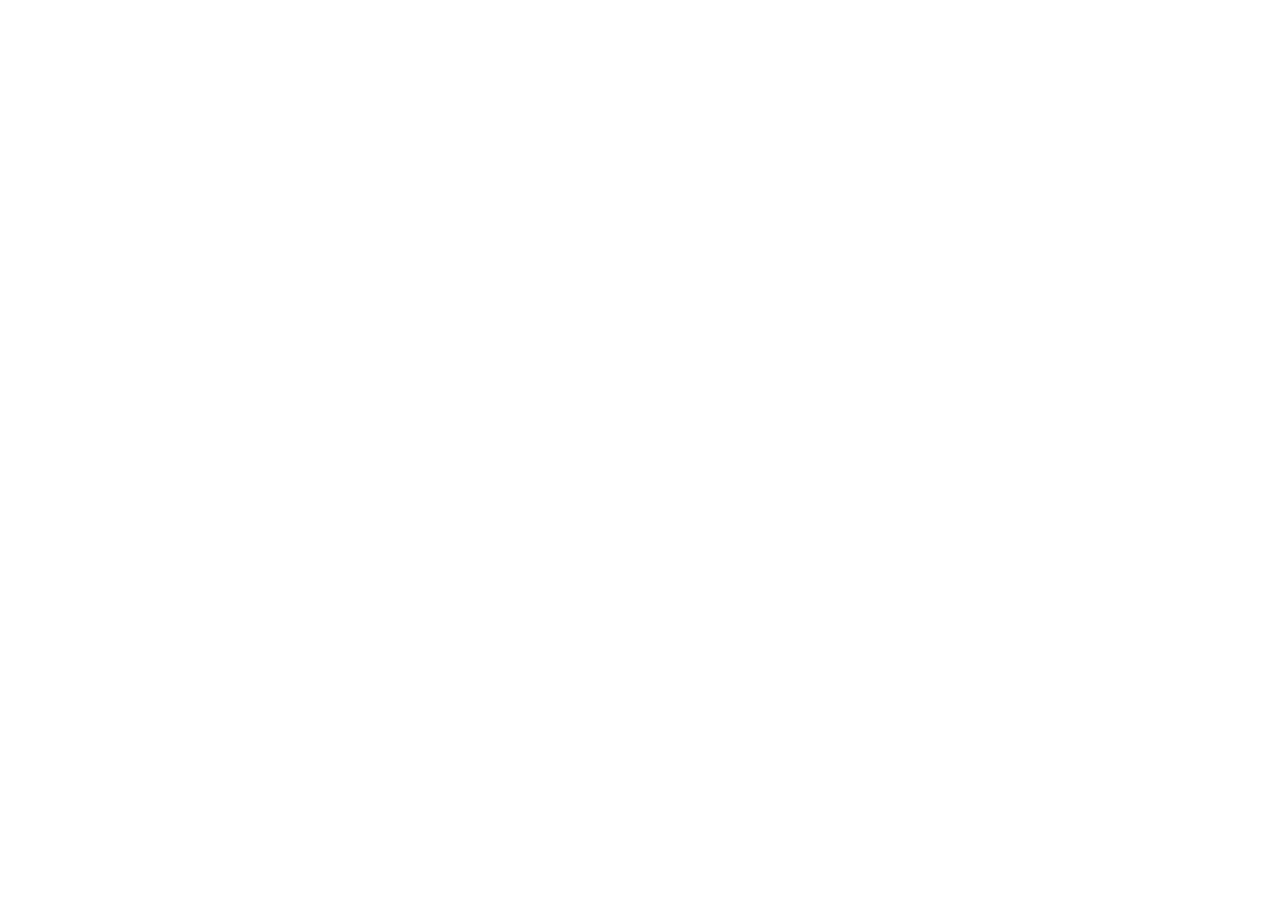
==== commit 929451f1: "update" ====
--- a/index.html
+++ b/index.html
@@ -10,194 +10,43 @@
         content="width=device-width, initial-scale=1.0"
     >
 
+    <title>Sohail Ahmed | Business & Data Analyst</title>
+
     <meta
         name="description"
-        content="Sohail Ahmed - Business Analyst and Data Analyst Portfolio"
+        content="Sohail Ahmed - Business Analyst and Data Analyst"
     >
 
-    <meta
-        name="author"
-        content="Sohail Ahmed"
-    >
+    <!-- Main CSS -->
+    <link rel="stylesheet" href="css/main.css">
 
-    <title>
-        Sohail Ahmed | Business Analyst & Data Analyst
-    </title>
-
-
-    <!-- =====================================================
-         MAIN CSS
-         ===================================================== -->
-
-    <link
-        rel="stylesheet"
-        href="css/main.css"
-    >
-
-
-    <!-- =====================================================
-         NAVBAR CSS
-         ===================================================== -->
-
-    <link
-        rel="stylesheet"
-        href="css/navbar.css"
-    >
-
-
-    <!-- =====================================================
-         HERO CSS
-         ===================================================== -->
-
-    <link
-        rel="stylesheet"
-        href="css/hero.css"
-    >
-
-
-    <!-- =====================================================
-         ABOUT CSS
-         ===================================================== -->
-
-    <link
-        rel="stylesheet"
-        href="css/about.css"
-    >
-
-
-    <!-- =====================================================
-         SKILLS CSS
-         ===================================================== -->
-
-    <link
-        rel="stylesheet"
-        href="css/skills.css"
-    >
-
-
-    <!-- =====================================================
-         EDUCATION CSS
-         ===================================================== -->
-
-    <link
-        rel="stylesheet"
-        href="css/education.css"
-    >
-
-
-    <!-- =====================================================
-         EXPERIENCE CSS
-         ===================================================== -->
-
-    <link
-        rel="stylesheet"
-        href="css/experience.css"
-    >
-
-
-    <!-- =====================================================
-         PROJECTS CSS
-         ===================================================== -->
-
-    <link
-        rel="stylesheet"
-        href="css/projects.css"
-    >
-
-
-    <!-- =====================================================
-         CONTACT CSS
-         ===================================================== -->
-
-    <link
-        rel="stylesheet"
-        href="css/contact.css"
-    >
-
-
-    <!-- =====================================================
-         FOOTER CSS
-         ===================================================== -->
-
-    <link
-        rel="stylesheet"
-        href="css/footer.css"
-    >
+    <!-- Section CSS -->
+    <link rel="stylesheet" href="css/navbar.css">
+    <link rel="stylesheet" href="css/hero.css">
+    <link rel="stylesheet" href="css/about.css">
+    <link rel="stylesheet" href="css/skills.css">
+    <link rel="stylesheet" href="css/education.css">
+    <link rel="stylesheet" href="css/experience.css">
+    <link rel="stylesheet" href="css/projects.css">
+    <link rel="stylesheet" href="css/contact.css">
 
 </head>
 
 
 <body>
 
-
     <!-- =====================================================
-         NAVIGATION
+         ALL WEBSITE SECTIONS ARE LOADED HERE
          ===================================================== -->
 
-    <div id="navbar-container"></div>
-
-
-    <!-- =====================================================
-         MAIN WEBSITE CONTENT
-         ===================================================== -->
-
-    <main id="main-content">
-
-
-        <!-- HERO -->
-
-        <div id="hero-container"></div>
-
-
-        <!-- ABOUT -->
-
-        <div id="about-container"></div>
-
-
-        <!-- SKILLS -->
-
-        <div id="skills-container"></div>
-
-
-        <!-- EDUCATION -->
-
-        <div id="education-container"></div>
-
-
-        <!-- EXPERIENCE -->
-
-        <div id="experience-container"></div>
-
-
-        <!-- PROJECTS -->
-
-        <div id="projects-container"></div>
-
-
-        <!-- CONTACT -->
-
-        <div id="contact-container"></div>
-
-
-    </main>
-
-
-    <!-- =====================================================
-         FOOTER
-         ===================================================== -->
-
-    <div id="footer-container"></div>
+    <main id="page"></main>
 
 
     <!-- =====================================================
          JAVASCRIPT
          ===================================================== -->
 
-    <script
-        src="js/main.js"
-        defer
-    ></script>
-
+    <script src="js/main.js"></script>
 
 </body>
 
--- a/css/navbar.css
+++ b/css/navbar.css
@@ -1,48 +1,27 @@
 /* =========================================================
    NAVBAR
-   MOBILE FIRST
-   PC + TABLET + PHONE FRIENDLY
-   ========================================================= */
-
-
-/* =========================================================
-   MAIN NAVBAR
    ========================================================= */
 
 .navbar {
     width: 100%;
-
+    background: #ffffff;
+    border-bottom: 1px solid #dce8f2;
     position: relative;
-
     z-index: 1000;
-
-    background: #ffffff;
-
-    border-top: 3px solid #0b3b70;
-    border-bottom: 1px solid #dce8f2;
-
-    box-sizing: border-box;
-}
-
-
-/* =========================================================
-   NAVBAR CONTAINER
-   ========================================================= */
+}
+
 
 .navbar-container {
     width: 100%;
-    max-width: 1200px;
-
-    min-height: 72px;
-
+    max-width: 1250px;
     margin: 0 auto;
 
-    padding: 0 30px;
+    padding: 0 40px;
+
+    min-height: 70px;
 
     display: flex;
-
     align-items: center;
-
     justify-content: space-between;
 
     box-sizing: border-box;
@@ -53,161 +32,89 @@
    LOGO
    ========================================================= */
 
-.navbar-logo {
-    display: inline-block;
-
+.nav-logo {
     color: #0b3b70;
 
-    font-size: 20px;
+    text-decoration: none;
+
+    font-size: 22px;
     font-weight: 800;
 
-    line-height: 1.2;
-
     letter-spacing: 0.5px;
 
+    white-space: nowrap;
+
+    cursor: pointer;
+}
+
+
+/* =========================================================
+   NAVIGATION MENU
+   ========================================================= */
+
+.nav-menu {
+    display: flex;
+    align-items: center;
+
+    gap: 30px;
+}
+
+
+.nav-menu a {
+    color: #111827;
+
     text-decoration: none;
-
-    white-space: nowrap;
-}
-
-.navbar-logo:hover {
-    color: #155a9c;
-}
-
-
-/* =========================================================
-   DESKTOP NAVIGATION
-   ========================================================= */
-
-.navbar-desktop {
-    display: flex;
-
-    align-items: center;
-
-    justify-content: flex-end;
-
-    gap: 28px;
-
-    margin-left: 30px;
-}
-
-
-.navbar-desktop a {
-    position: relative;
-
-    display: inline-block;
-
-    padding: 8px 0;
-
-    color: #1f2937;
 
     font-size: 15px;
     font-weight: 600;
 
-    line-height: 1.3;
-
-    text-decoration: none;
-
-    white-space: nowrap;
+    padding: 10px 0;
+
+    cursor: pointer;
 
     transition:
         color 0.2s ease;
 }
 
 
-/* Desktop hover underline */
-
-.navbar-desktop a::after {
-    content: "";
-
-    position: absolute;
-
-    left: 0;
-    bottom: 0;
-
-    width: 0;
-    height: 2px;
-
-    background: #0b3b70;
-
-    transition:
-        width 0.2s ease;
-}
-
-
-.navbar-desktop a:hover {
+.nav-menu a:hover {
     color: #0b3b70;
 }
 
 
-.navbar-desktop a:hover::after {
-    width: 100%;
-}
-
-
-/* =========================================================
-   MOBILE NAVIGATION
-   Hidden on desktop
-   ========================================================= */
-
-.navbar-mobile {
+/* =========================================================
+   MOBILE MENU BUTTON
+   ========================================================= */
+
+.nav-toggle {
     display: none;
 
-    position: relative;
-}
-
-
-/* =========================================================
-   MOBILE HAMBURGER
-   ========================================================= */
-
-.navbar-toggle {
-    width: 44px;
-    height: 44px;
+    width: 52px;
+    height: 52px;
 
     padding: 0;
 
-    display: flex;
-
-    flex-direction: column;
+    background: #ffffff;
+
+    border: 1px solid #dce8f2;
+    border-radius: 4px;
+
+    cursor: pointer;
 
     align-items: center;
     justify-content: center;
 
+    flex-direction: column;
+
     gap: 5px;
-
-    background: #ffffff;
-
-    border: 1px solid #dce8f2;
-
-    border-radius: 4px;
-
-    cursor: pointer;
-
-    list-style: none;
-
-    box-sizing: border-box;
-}
-
-
-/* Remove default Details marker */
-
-.navbar-toggle::-webkit-details-marker {
-    display: none;
-}
-
-.navbar-toggle::marker {
-    display: none;
-}
-
-
-/* Hamburger lines */
-
-.navbar-toggle span {
+}
+
+
+.nav-toggle span {
     display: block;
 
-    width: 21px;
-    height: 2px;
+    width: 28px;
+    height: 3px;
 
     background: #0b3b70;
 
@@ -216,96 +123,25 @@
 
 
 /* =========================================================
-   MOBILE MENU
-   ========================================================= */
-
-.navbar-mobile-menu {
-    position: absolute;
-
-    top: calc(100% + 1px);
-
-    right: 0;
-
-    width: 220px;
-
-    padding: 8px;
-
-    display: flex;
-
-    flex-direction: column;
-
-    background: #ffffff;
-
-    border: 1px solid #dce8f2;
-
-    border-top: 3px solid #0b3b70;
-
-    box-shadow: 0 8px 25px rgba(11, 59, 112, 0.12);
-
-    box-sizing: border-box;
-}
-
-
-/* =========================================================
-   MOBILE MENU LINKS
-   ========================================================= */
-
-.navbar-mobile-menu a {
-    display: block;
-
-    width: 100%;
-
-    padding: 13px 14px;
-
-    color: #1f2937;
-
-    font-size: 15px;
-    font-weight: 600;
-
-    line-height: 1.3;
-
-    text-decoration: none;
-
-    border-radius: 3px;
-
-    box-sizing: border-box;
-}
-
-
-.navbar-mobile-menu a:hover {
-    color: #0b3b70;
-
-    background: #f1f6fa;
-}
-
-
-/* =========================================================
    TABLET
    ========================================================= */
 
-@media screen and (max-width: 950px) and (min-width: 769px) {
+@media (max-width: 900px) {
 
     .navbar-container {
-        padding: 0 22px;
-    }
-
-
-    .navbar-desktop {
-        gap: 18px;
-
-        margin-left: 20px;
-    }
-
-
-    .navbar-desktop a {
+        padding: 0 25px;
+    }
+
+
+    .nav-menu {
+        gap: 20px;
+    }
+
+
+    .nav-menu a {
         font-size: 14px;
     }
 
-
-    .navbar-logo {
-        font-size: 18px;
-    }
-
 }
 
 
@@ -313,132 +149,125 @@
    MOBILE
    ========================================================= */
 
-@media screen and (max-width: 768px) {
-
-    .navbar {
+@media (max-width: 768px) {
+
+    .navbar-container {
+
+        min-height: 72px;
+
+        padding: 0 18px;
+
+    }
+
+
+    .nav-logo {
+
+        font-size: 19px;
+
+    }
+
+
+    .nav-toggle {
+
+        display: flex;
+
+    }
+
+
+    .nav-menu {
+
+        display: none;
+
+        position: absolute;
+
+        top: 72px;
+        left: 0;
+
         width: 100%;
 
-        border-top-width: 3px;
-
-        overflow: visible;
-    }
-
-
-    /* Container */
+        background: #ffffff;
+
+        border-top: 1px solid #dce8f2;
+        border-bottom: 1px solid #dce8f2;
+
+        padding: 10px 0;
+
+        flex-direction: column;
+
+        align-items: stretch;
+
+        gap: 0;
+
+        box-sizing: border-box;
+
+    }
+
+
+    .nav-menu.active {
+
+        display: flex;
+
+    }
+
+
+    .nav-menu a {
+
+        display: block;
+
+        width: 100%;
+
+        box-sizing: border-box;
+
+        padding: 15px 25px;
+
+        font-size: 16px;
+
+        text-align: left;
+
+    }
+
+
+    .nav-menu a:hover {
+
+        background: #f3f7fb;
+
+    }
+
+}
+
+
+/* =========================================================
+   SMALL PHONES
+   ========================================================= */
+
+@media (max-width: 480px) {
 
     .navbar-container {
-        width: 100%;
-        max-width: 100%;
-
-        min-height: 68px;
-
-        padding: 0 16px;
-
-        margin: 0;
-
-        box-sizing: border-box;
-    }
-
-
-    /* Logo */
-
-    .navbar-logo {
-        font-size: 18px;
-
-        letter-spacing: 0.4px;
-    }
-
-
-    /* Hide desktop menu */
-
-    .navbar-desktop {
-        display: none;
-    }
-
-
-    /* Show mobile menu */
-
-    .navbar-mobile {
-        display: block;
-    }
-
-
-    /* Hamburger */
-
-    .navbar-toggle {
-        width: 42px;
-        height: 42px;
-    }
-
-
-    /* Mobile dropdown */
-
-    .navbar-mobile-menu {
-        width: min(220px, calc(100vw - 32px));
-
-        right: 0;
-
-        padding: 7px;
-    }
-
-}
-
-
-/* =========================================================
-   SMALL PHONES
-   ========================================================= */
-
-@media screen and (max-width: 480px) {
-
-    .navbar-container {
-        min-height: 64px;
-
-        padding-left: 14px;
-        padding-right: 14px;
-    }
-
-
-    .navbar-logo {
+
+        padding: 0 15px;
+
+    }
+
+
+    .nav-logo {
+
         font-size: 17px;
-    }
-
-
-    .navbar-toggle {
-        width: 40px;
-        height: 40px;
-    }
-
-
-    .navbar-mobile-menu {
-        width: calc(100vw - 28px);
-
-        max-width: 220px;
-    }
-
-
-    .navbar-mobile-menu a {
-        padding: 12px 13px;
-
-        font-size: 14px;
-    }
-
-}
-
-
-/* =========================================================
-   VERY SMALL PHONES
-   ========================================================= */
-
-@media screen and (max-width: 360px) {
-
-    .navbar-container {
-        padding-left: 12px;
-        padding-right: 12px;
-    }
-
-
-    .navbar-logo {
-        font-size: 16px;
+
+    }
+
+
+    .nav-toggle {
+
+        width: 48px;
+        height: 48px;
+
+    }
+
+
+    .nav-menu {
+
+        top: 72px;
+
     }
 
 }
--- a/css/hero.css
+++ b/css/hero.css
@@ -1,182 +1,181 @@
 /* =========================================================
    HERO SECTION
-   PC + TABLET + MOBILE FRIENDLY
-   ========================================================= */
-
-
-/* =========================================================
-   HERO MAIN SECTION
    ========================================================= */
 
 .hero {
+
     width: 100%;
 
     background: #ffffff;
 
-    border-bottom: 1px solid #dce8f2;
-
     box-sizing: border-box;
 
-    overflow: hidden;
-}
-
-
-/* =========================================================
-   HERO CONTAINER
-   ========================================================= */
+}
+
 
 .hero-container {
+
     width: 100%;
-    max-width: 1200px;
-
-    min-height: 560px;
+
+    max-width: 1250px;
 
     margin: 0 auto;
 
-    padding: 90px 50px 80px;
+    padding: 100px 40px 90px;
+
+    box-sizing: border-box;
+
+}
+
+
+/* =========================================================
+   HERO CONTENT
+   ========================================================= */
+
+.hero-content {
+
+    width: 100%;
+
+    max-width: 950px;
+
+}
+
+
+/* =========================================================
+   GREETING
+   ========================================================= */
+
+.hero-greeting {
+
+    margin: 0 0 25px;
+
+    color: #155a9c;
+
+    font-size: 18px;
+
+    font-weight: 700;
+
+}
+
+
+/* =========================================================
+   NAME
+   ========================================================= */
+
+.hero-name {
+
+    margin: 0 0 15px;
+
+    color: #0b3b70;
+
+    font-size: clamp(
+        58px,
+        7vw,
+        92px
+    );
+
+    font-weight: 800;
+
+    line-height: 0.98;
+
+    letter-spacing: -2px;
+
+}
+
+
+/* =========================================================
+   JOB TITLE
+   ========================================================= */
+
+.hero-title {
+
+    margin: 0 0 25px;
+
+    color: #111827;
+
+    font-size: clamp(
+        30px,
+        4vw,
+        46px
+    );
+
+    font-weight: 700;
+
+    line-height: 1.2;
+
+}
+
+
+/* =========================================================
+   DESCRIPTION
+   ========================================================= */
+
+.hero-description {
+
+    width: 100%;
+
+    max-width: 720px;
+
+    margin: 0 0 35px;
+
+    color: #374151;
+
+    font-size: 18px;
+
+    line-height: 1.7;
+
+}
+
+
+/* =========================================================
+   HERO BUTTONS
+   ========================================================= */
+
+.hero-buttons {
 
     display: flex;
 
     align-items: center;
 
+    gap: 18px;
+
+    flex-wrap: wrap;
+
+}
+
+
+/* =========================================================
+   BUTTON BASE
+   ========================================================= */
+
+.hero-btn {
+
+    display: inline-flex;
+
+    align-items: center;
+    justify-content: center;
+
+    min-height: 50px;
+
+    padding: 0 25px;
+
     box-sizing: border-box;
-}
-
-
-/* =========================================================
-   HERO CONTENT
-   ========================================================= */
-
-.hero-content {
-    width: 100%;
-    max-width: 760px;
-
-    margin: 0;
-}
-
-
-/* =========================================================
-   GREETING
-   ========================================================= */
-
-.hero-greeting {
-    margin: 0 0 20px;
-
-    color: #155a9c;
-
-    font-size: 18px;
+
+    border-radius: 2px;
+
+    font-size: 14px;
 
     font-weight: 700;
 
-    line-height: 1.4;
-}
-
-
-/* =========================================================
-   NAME
-   ========================================================= */
-
-.hero-name {
-    margin: 0 0 18px;
-
-    color: #0b3b70;
-
-    font-size: clamp(58px, 7vw, 88px);
-
-    font-weight: 800;
-
-    line-height: 0.98;
-
-    letter-spacing: -2px;
-}
-
-
-/* =========================================================
-   PROFESSIONAL TITLE
-   ========================================================= */
-
-.hero-title {
-    margin: 0 0 25px;
-
-    color: #111827;
-
-    font-size: clamp(30px, 4vw, 46px);
-
-    font-weight: 700;
-
-    line-height: 1.2;
-
-    letter-spacing: -0.8px;
-}
-
-
-/* =========================================================
-   DESCRIPTION
-   ========================================================= */
-
-.hero-description {
-    width: 100%;
-    max-width: 650px;
-
-    margin: 0 0 32px;
-
-    color: #4b5563;
-
-    font-size: 18px;
-
-    line-height: 1.7;
-
-    font-weight: 400;
-}
-
-
-/* =========================================================
-   BUTTON CONTAINER
-   ========================================================= */
-
-.hero-buttons {
-    display: flex;
-
-    align-items: center;
-
-    gap: 18px;
-
-    flex-wrap: wrap;
-}
-
-
-/* =========================================================
-   BUTTON BASE
-   ========================================================= */
-
-.hero-btn {
-    display: inline-flex;
-
-    align-items: center;
-
-    justify-content: center;
-
-    min-height: 50px;
-
-    padding: 0 24px;
-
-    border-radius: 3px;
-
-    font-size: 14px;
-
-    font-weight: 700;
-
-    line-height: 1.2;
-
     text-decoration: none;
 
-    box-sizing: border-box;
+    cursor: pointer;
 
     transition:
         background 0.2s ease,
         color 0.2s ease,
-        border-color 0.2s ease,
-        transform 0.2s ease;
+        border-color 0.2s ease;
+
 }
 
 
@@ -185,20 +184,22 @@
    ========================================================= */
 
 .hero-btn-primary {
+
+    background: #0b3b70;
+
     color: #ffffff;
 
-    background: #0b3b70;
-
     border: 2px solid #0b3b70;
+
 }
 
 
 .hero-btn-primary:hover {
+
     background: #155a9c;
 
     border-color: #155a9c;
 
-    transform: translateY(-1px);
 }
 
 
@@ -207,107 +208,20 @@
    ========================================================= */
 
 .hero-btn-secondary {
+
+    background: #ffffff;
+
     color: #0b3b70;
 
-    background: #ffffff;
-
     border: 2px solid #0b3b70;
+
 }
 
 
 .hero-btn-secondary:hover {
-    color: #ffffff;
-
-    background: #0b3b70;
-
-    border-color: #0b3b70;
-
-    transform: translateY(-1px);
-}
-
-
-/* =========================================================
-   HERO STATS
-   ========================================================= */
-
-.hero-stats {
-    width: 100%;
-
-    background: #eef6fb;
-
-    border-top: 1px solid #dce8f2;
-
-    display: grid;
-
-    grid-template-columns: repeat(3, 1fr);
-
-    box-sizing: border-box;
-}
-
-
-/* =========================================================
-   INDIVIDUAL STAT
-   ========================================================= */
-
-.hero-stat {
-    min-height: 170px;
-
-    padding: 35px 30px;
-
-    display: flex;
-
-    flex-direction: column;
-
-    align-items: center;
-
-    justify-content: center;
-
-    text-align: center;
-
-    box-sizing: border-box;
-}
-
-
-/* Vertical separators */
-
-.hero-stat + .hero-stat {
-    border-left: 1px solid #dce8f2;
-}
-
-
-/* =========================================================
-   STAT NUMBER
-   ========================================================= */
-
-.hero-stat strong {
-    display: block;
-
-    margin-bottom: 12px;
-
-    color: #0b3b70;
-
-    font-size: 42px;
-
-    font-weight: 800;
-
-    line-height: 1;
-}
-
-
-/* =========================================================
-   STAT DESCRIPTION
-   ========================================================= */
-
-.hero-stat span {
-    display: block;
-
-    color: #4b5563;
-
-    font-size: 16px;
-
-    line-height: 1.45;
-
-    font-weight: 400;
+
+    background: #f3f7fb;
+
 }
 
 
@@ -315,376 +229,184 @@
    TABLET
    ========================================================= */
 
-@media screen and (max-width: 900px) {
+@media (max-width: 900px) {
 
     .hero-container {
-        min-height: 500px;
-
-        padding: 75px 35px 65px;
+
+        padding:
+            80px 25px
+            70px;
+
     }
 
 
     .hero-name {
+
         font-size: 64px;
+
     }
 
 
     .hero-title {
+
         font-size: 34px;
+
+    }
+
+}
+
+
+/* =========================================================
+   MOBILE
+   ========================================================= */
+
+@media (max-width: 768px) {
+
+    .hero-container {
+
+        padding:
+            70px 20px
+            60px;
+
+    }
+
+
+    .hero-content {
+
+        max-width: 100%;
+
+    }
+
+
+    .hero-greeting {
+
+        font-size: 16px;
+
+        margin-bottom: 20px;
+
+    }
+
+
+    .hero-name {
+
+        font-size: clamp(
+            42px,
+            12vw,
+            58px
+        );
+
+        line-height: 1.05;
+
+        letter-spacing: -1px;
+
+        margin-bottom: 15px;
+
+    }
+
+
+    .hero-title {
+
+        font-size: 25px;
+
+        line-height: 1.3;
+
+        margin-bottom: 20px;
+
     }
 
 
     .hero-description {
-        font-size: 17px;
-    }
-
-
-    .hero-stat {
-        min-height: 150px;
-
-        padding: 30px 20px;
-    }
-
-
-    .hero-stat strong {
-        font-size: 36px;
-    }
-
-
-    .hero-stat span {
+
+        max-width: 100%;
+
+        font-size: 16px;
+
+        line-height: 1.65;
+
+        margin-bottom: 30px;
+
+    }
+
+
+    .hero-buttons {
+
+        width: 100%;
+
+        gap: 12px;
+
+    }
+
+
+    .hero-btn {
+
+        min-height: 50px;
+
+        padding: 0 20px;
+
+        font-size: 14px;
+
+    }
+
+}
+
+
+/* =========================================================
+   SMALL PHONES
+   ========================================================= */
+
+@media (max-width: 480px) {
+
+    .hero-container {
+
+        padding:
+            55px 18px
+            50px;
+
+    }
+
+
+    .hero-name {
+
+        font-size: 43px;
+
+        line-height: 1.05;
+
+    }
+
+
+    .hero-title {
+
+        font-size: 23px;
+
+    }
+
+
+    .hero-description {
+
         font-size: 15px;
-    }
-
-}
-
-
-/* =========================================================
-   MOBILE
-   ========================================================= */
-
-@media screen and (max-width: 768px) {
-
-    .hero {
+
+        line-height: 1.65;
+
+    }
+
+
+    .hero-buttons {
+
+        flex-direction: column;
+
+        align-items: stretch;
+
         width: 100%;
 
-        max-width: 100%;
-
-        overflow: hidden;
-    }
-
-
-    /* Main hero */
-
-    .hero-container {
+    }
+
+
+    .hero-btn {
+
         width: 100%;
 
-        max-width: 100%;
-
-        min-height: auto;
-
-        padding: 70px 24px 65px;
-
-        margin: 0;
-
-        display: block;
-
-        box-sizing: border-box;
-    }
-
-
-    /* Content */
-
-    .hero-content {
-        width: 100%;
-
-        max-width: 100%;
-
-        margin: 0;
-    }
-
-
-    /* Greeting */
-
-    .hero-greeting {
-        margin-bottom: 16px;
-
-        font-size: 16px;
-
-        line-height: 1.4;
-    }
-
-
-    /* Name */
-
-    .hero-name {
-        width: 100%;
-
-        margin-bottom: 20px;
-
-        font-size: clamp(44px, 13vw, 62px);
-
-        line-height: 0.98;
-
-        letter-spacing: -1.5px;
-
-        overflow-wrap: normal;
-    }
-
-
-    /* Professional title */
-
-    .hero-title {
-        width: 100%;
-
-        margin-bottom: 22px;
-
-        font-size: clamp(27px, 7vw, 36px);
-
-        line-height: 1.2;
-
-        letter-spacing: -0.5px;
-    }
-
-
-    /* Description */
-
-    .hero-description {
-        width: 100%;
-
-        max-width: 600px;
-
-        margin-bottom: 28px;
-
-        font-size: 16px;
-
-        line-height: 1.65;
-    }
-
-
-    /* Buttons */
-
-    .hero-buttons {
-        width: 100%;
-
-        display: flex;
-
-        flex-wrap: wrap;
-
-        gap: 12px;
-    }
-
-
-    .hero-btn {
-        min-height: 48px;
-
-        padding: 0 18px;
-
-        font-size: 13px;
-    }
-
-
-    /* Stats */
-
-    .hero-stats {
-        width: 100%;
-
-        grid-template-columns: repeat(3, 1fr);
-    }
-
-
-    .hero-stat {
-        min-height: 145px;
-
-        padding: 25px 10px;
-    }
-
-
-    .hero-stat strong {
-        margin-bottom: 10px;
-
-        font-size: 34px;
-    }
-
-
-    .hero-stat span {
-        font-size: 13px;
-
-        line-height: 1.45;
-    }
-
-}
-
-
-/* =========================================================
-   SMALL PHONES
-   ========================================================= */
-
-@media screen and (max-width: 480px) {
-
-    .hero-container {
-        padding: 58px 20px 55px;
-    }
-
-
-    /* Greeting */
-
-    .hero-greeting {
-        margin-bottom: 14px;
-
-        font-size: 15px;
-    }
-
-
-    /* Name */
-
-    .hero-name {
-        margin-bottom: 18px;
-
-        font-size: clamp(42px, 14vw, 55px);
-
-        line-height: 1;
-    }
-
-
-    /* Title */
-
-    .hero-title {
-        margin-bottom: 20px;
-
-        font-size: 28px;
-
-        line-height: 1.25;
-    }
-
-
-    /* Description */
-
-    .hero-description {
-        margin-bottom: 26px;
-
-        font-size: 15px;
-
-        line-height: 1.65;
-    }
-
-
-    /* Buttons */
-
-    .hero-buttons {
-        gap: 10px;
-    }
-
-
-    .hero-btn {
-        min-height: 47px;
-
-        padding-left: 16px;
-        padding-right: 16px;
-
-        font-size: 12px;
-    }
-
-
-    /* Stats */
-
-    .hero-stat {
-        min-height: 135px;
-
-        padding: 22px 7px;
-    }
-
-
-    .hero-stat strong {
-        font-size: 30px;
-
-        margin-bottom: 9px;
-    }
-
-
-    .hero-stat span {
-        font-size: 12px;
-
-        line-height: 1.4;
-    }
-
-}
-
-
-/* =========================================================
-   VERY SMALL PHONES
-   ========================================================= */
-
-@media screen and (max-width: 360px) {
-
-    .hero-container {
-        padding-left: 16px;
-        padding-right: 16px;
-
-        padding-top: 50px;
-        padding-bottom: 48px;
-    }
-
-
-    .hero-greeting {
-        font-size: 14px;
-    }
-
-
-    .hero-name {
-        font-size: 40px;
-
-        letter-spacing: -1px;
-    }
-
-
-    .hero-title {
-        font-size: 25px;
-    }
-
-
-    .hero-description {
-        font-size: 14px;
-    }
-
-
-    .hero-btn {
-        min-height: 45px;
-
-        padding-left: 13px;
-        padding-right: 13px;
-
-        font-size: 11px;
-    }
-
-
-    .hero-stat {
-        min-height: 125px;
-
-        padding-left: 4px;
-        padding-right: 4px;
-    }
-
-
-    .hero-stat strong {
-        font-size: 27px;
-    }
-
-
-    .hero-stat span {
-        font-size: 11px;
-    }
-
-}
-
-
-/* =========================================================
-   REMOVE DESKTOP-ONLY LINE BREAKS ON MOBILE
-   ========================================================= */
-
-@media screen and (max-width: 768px) {
-
-    .desktop-break {
-        display: none;
+        min-height: 52px;
+
     }
 
 }
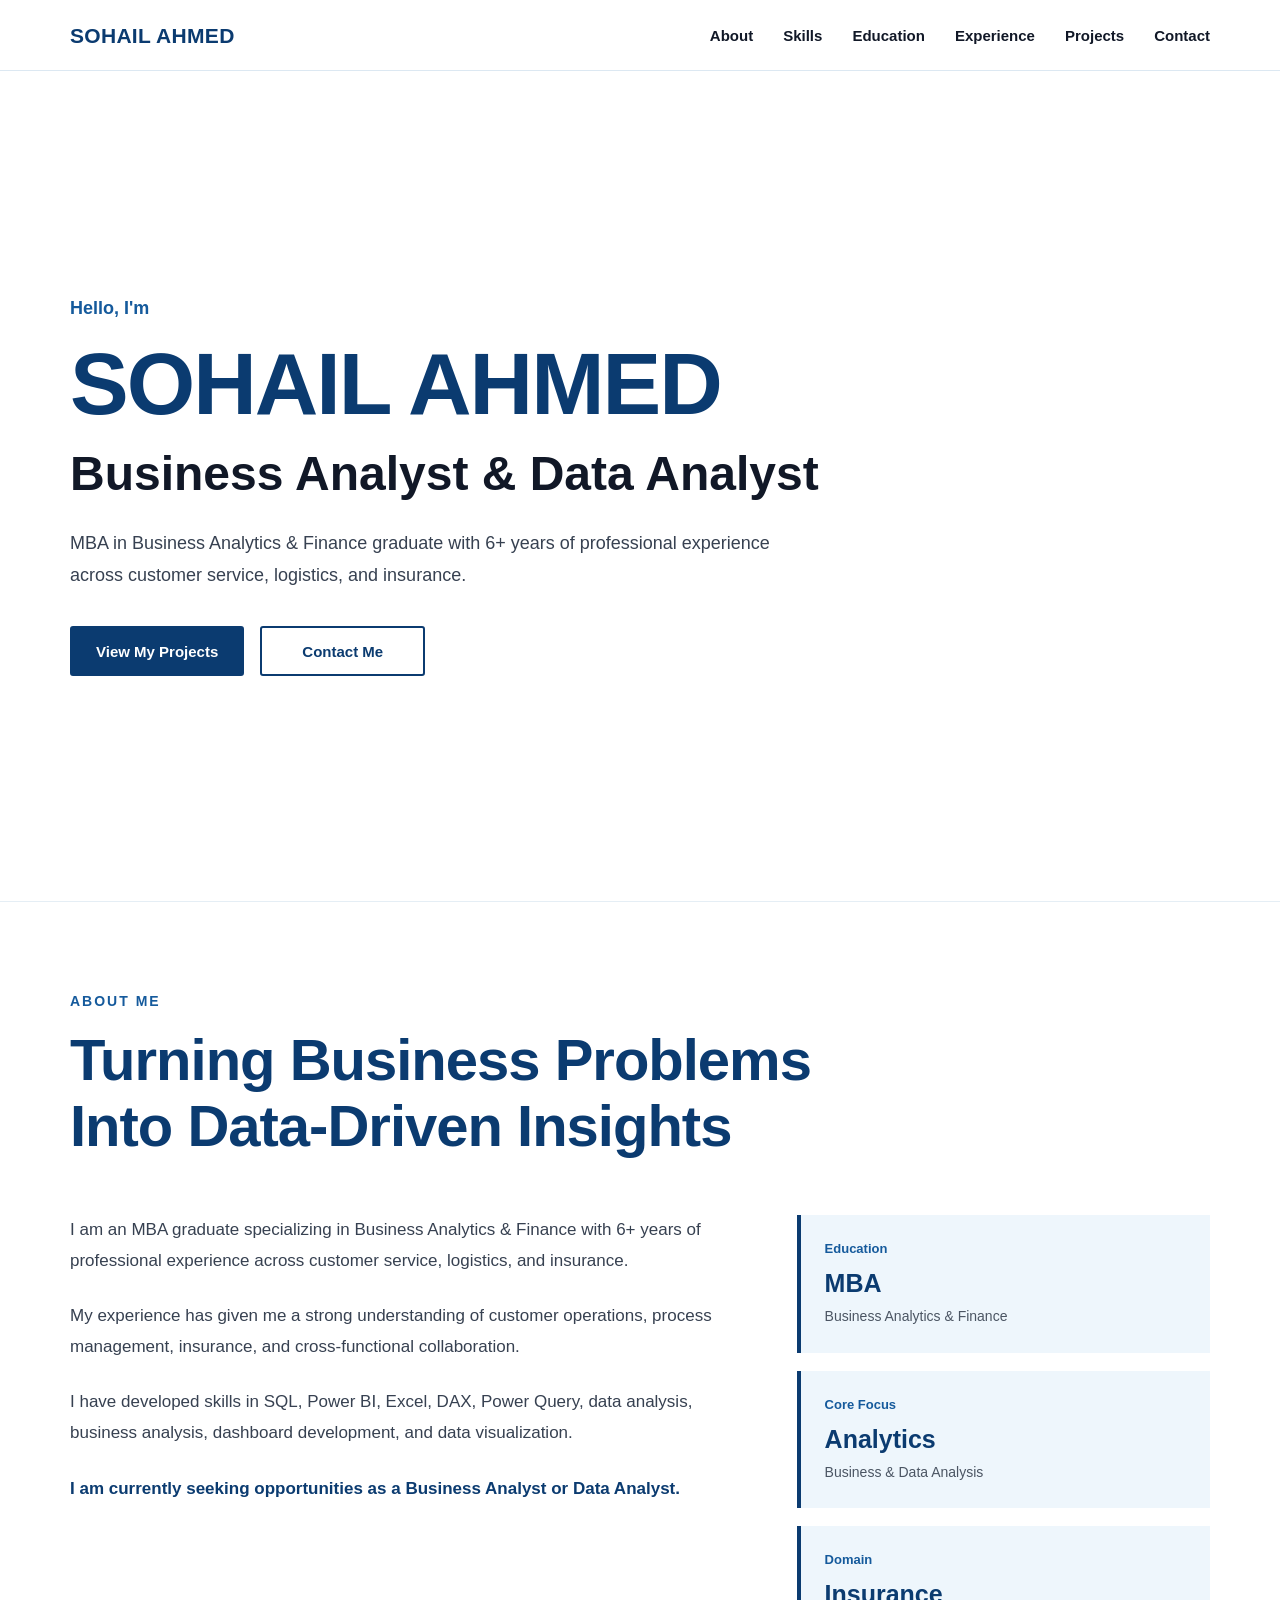
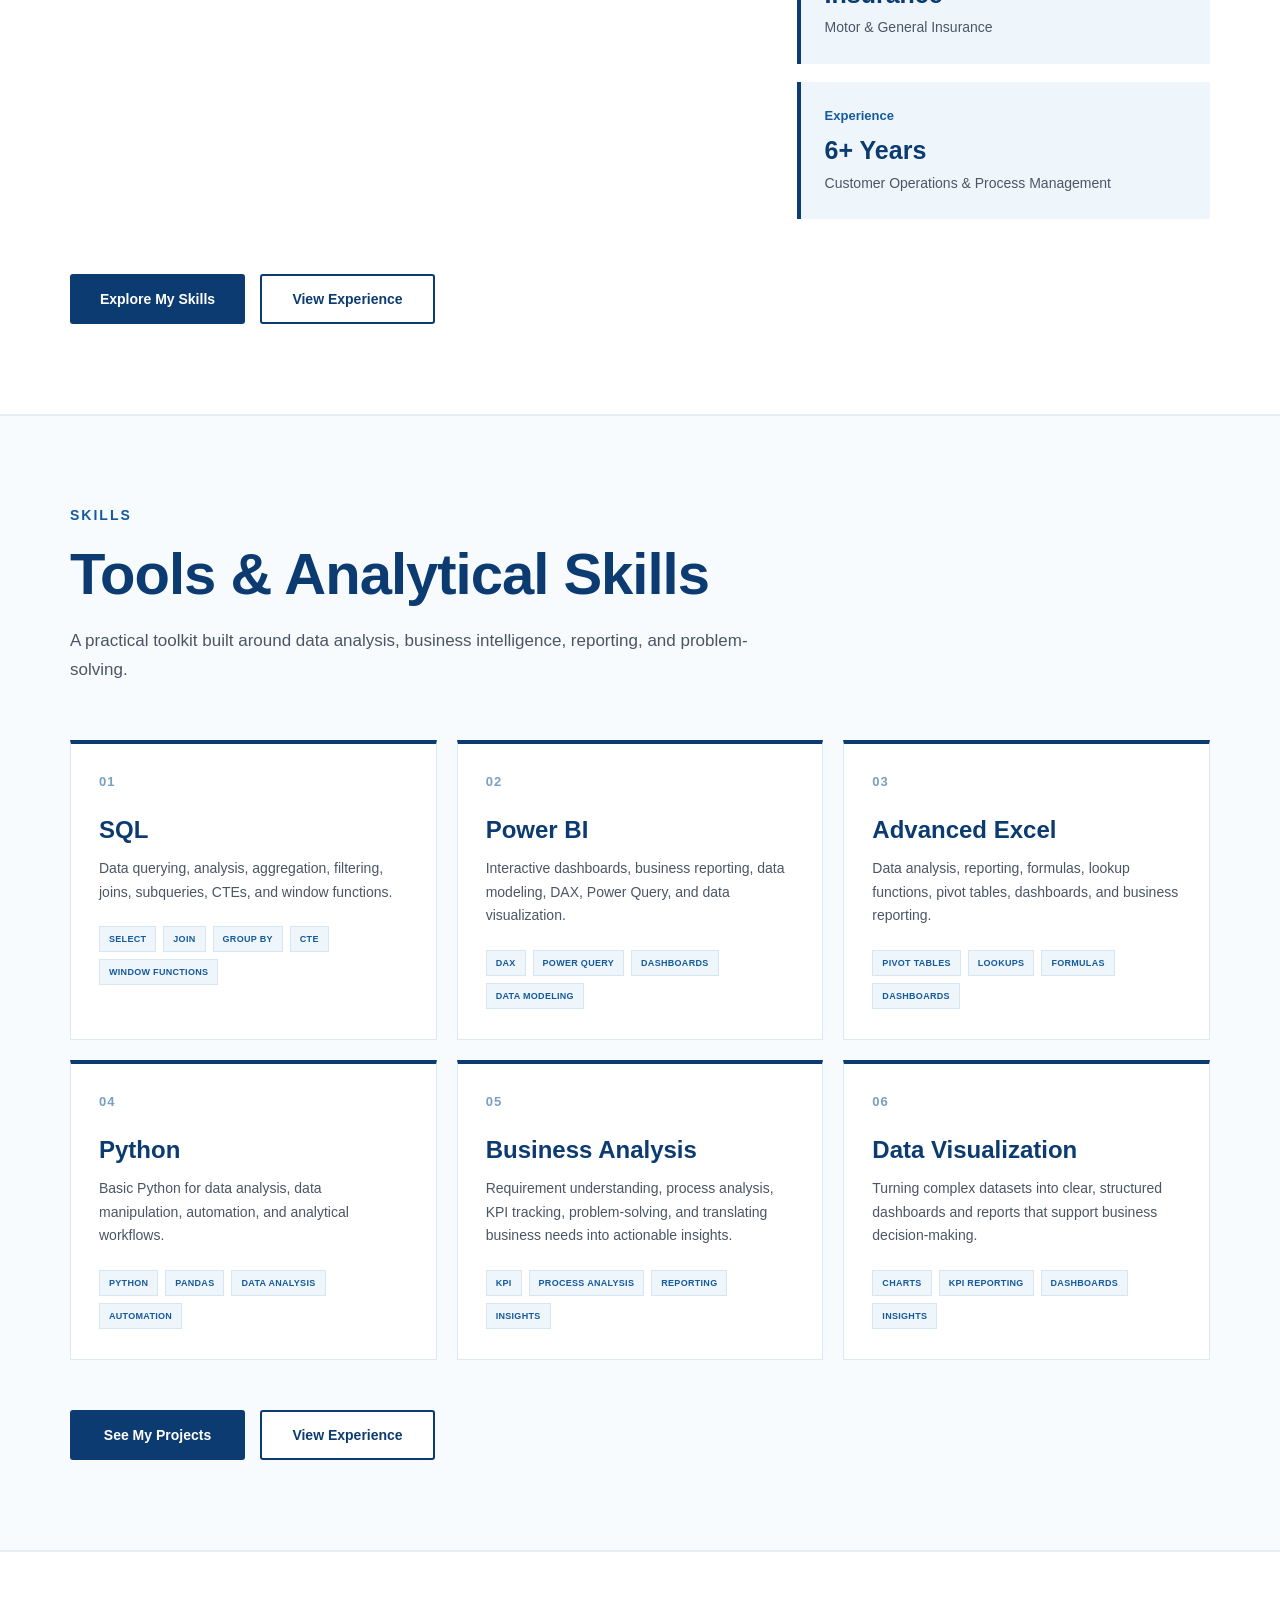
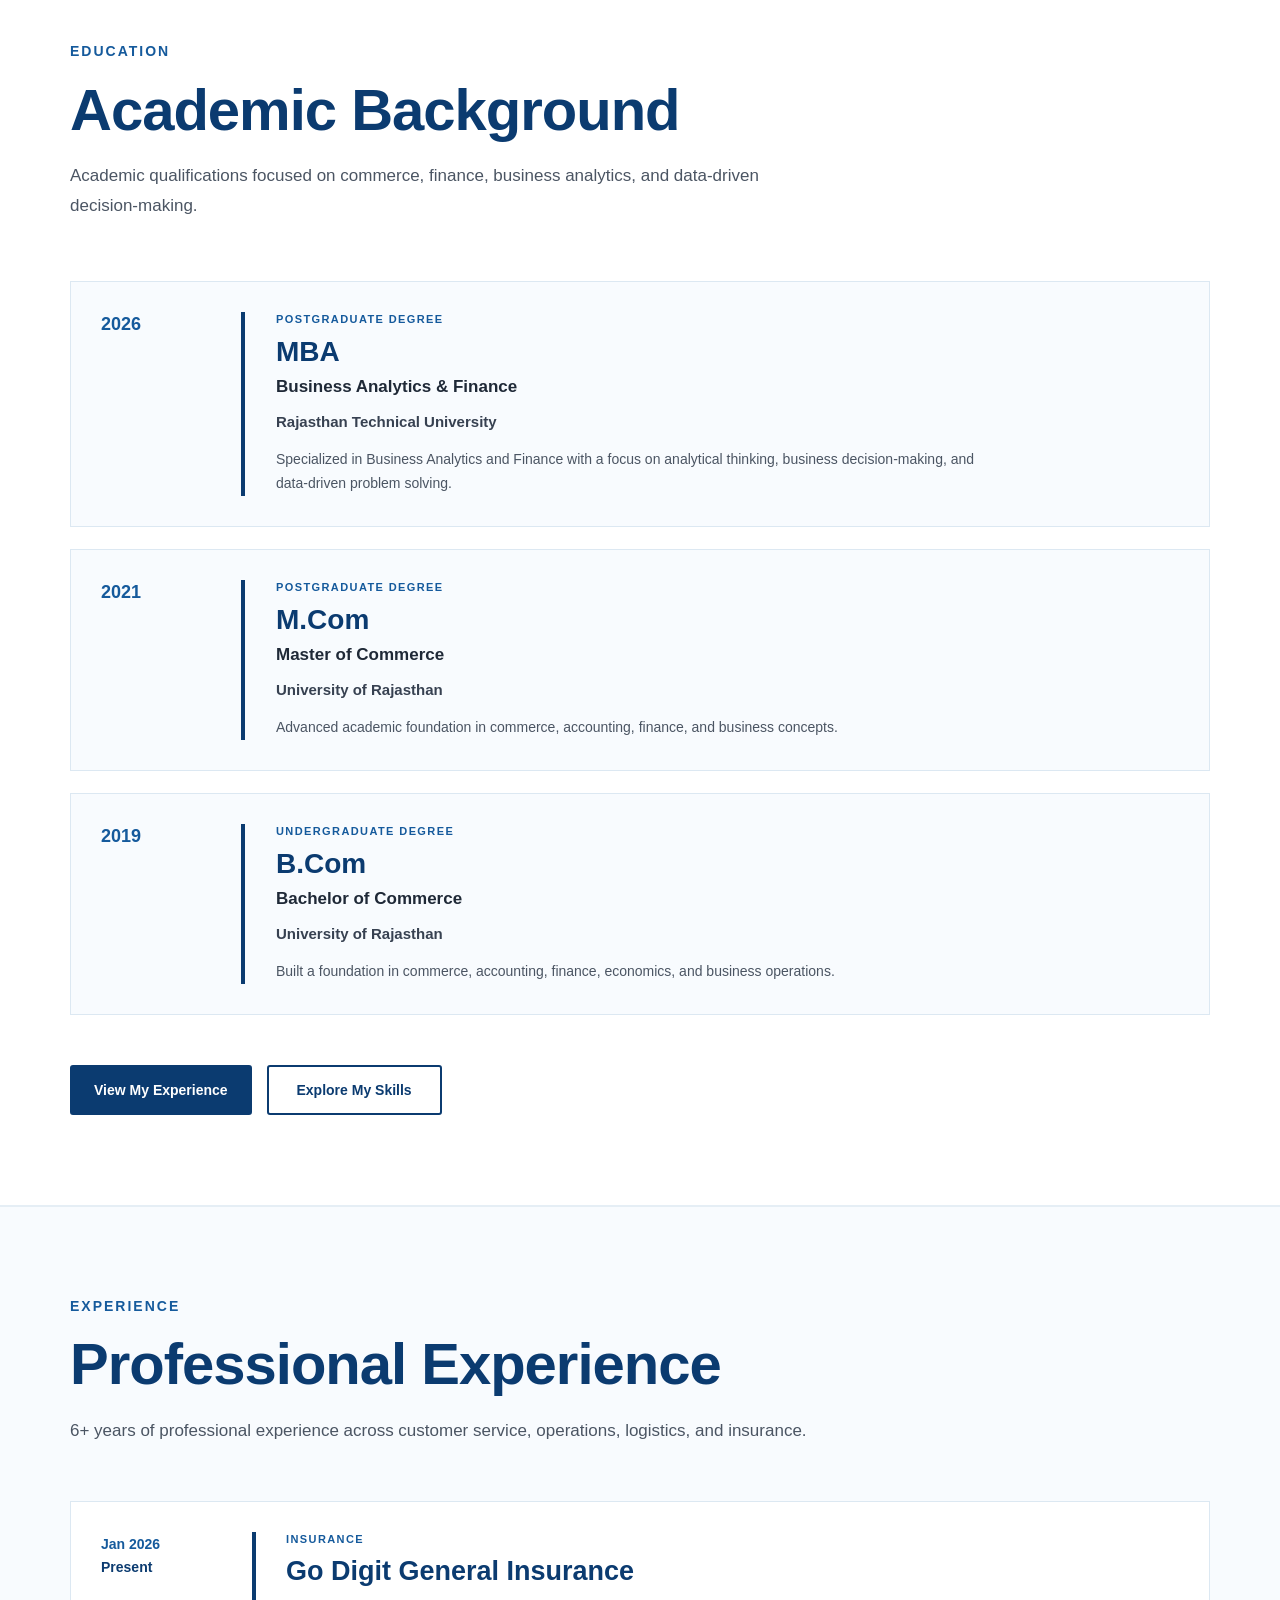
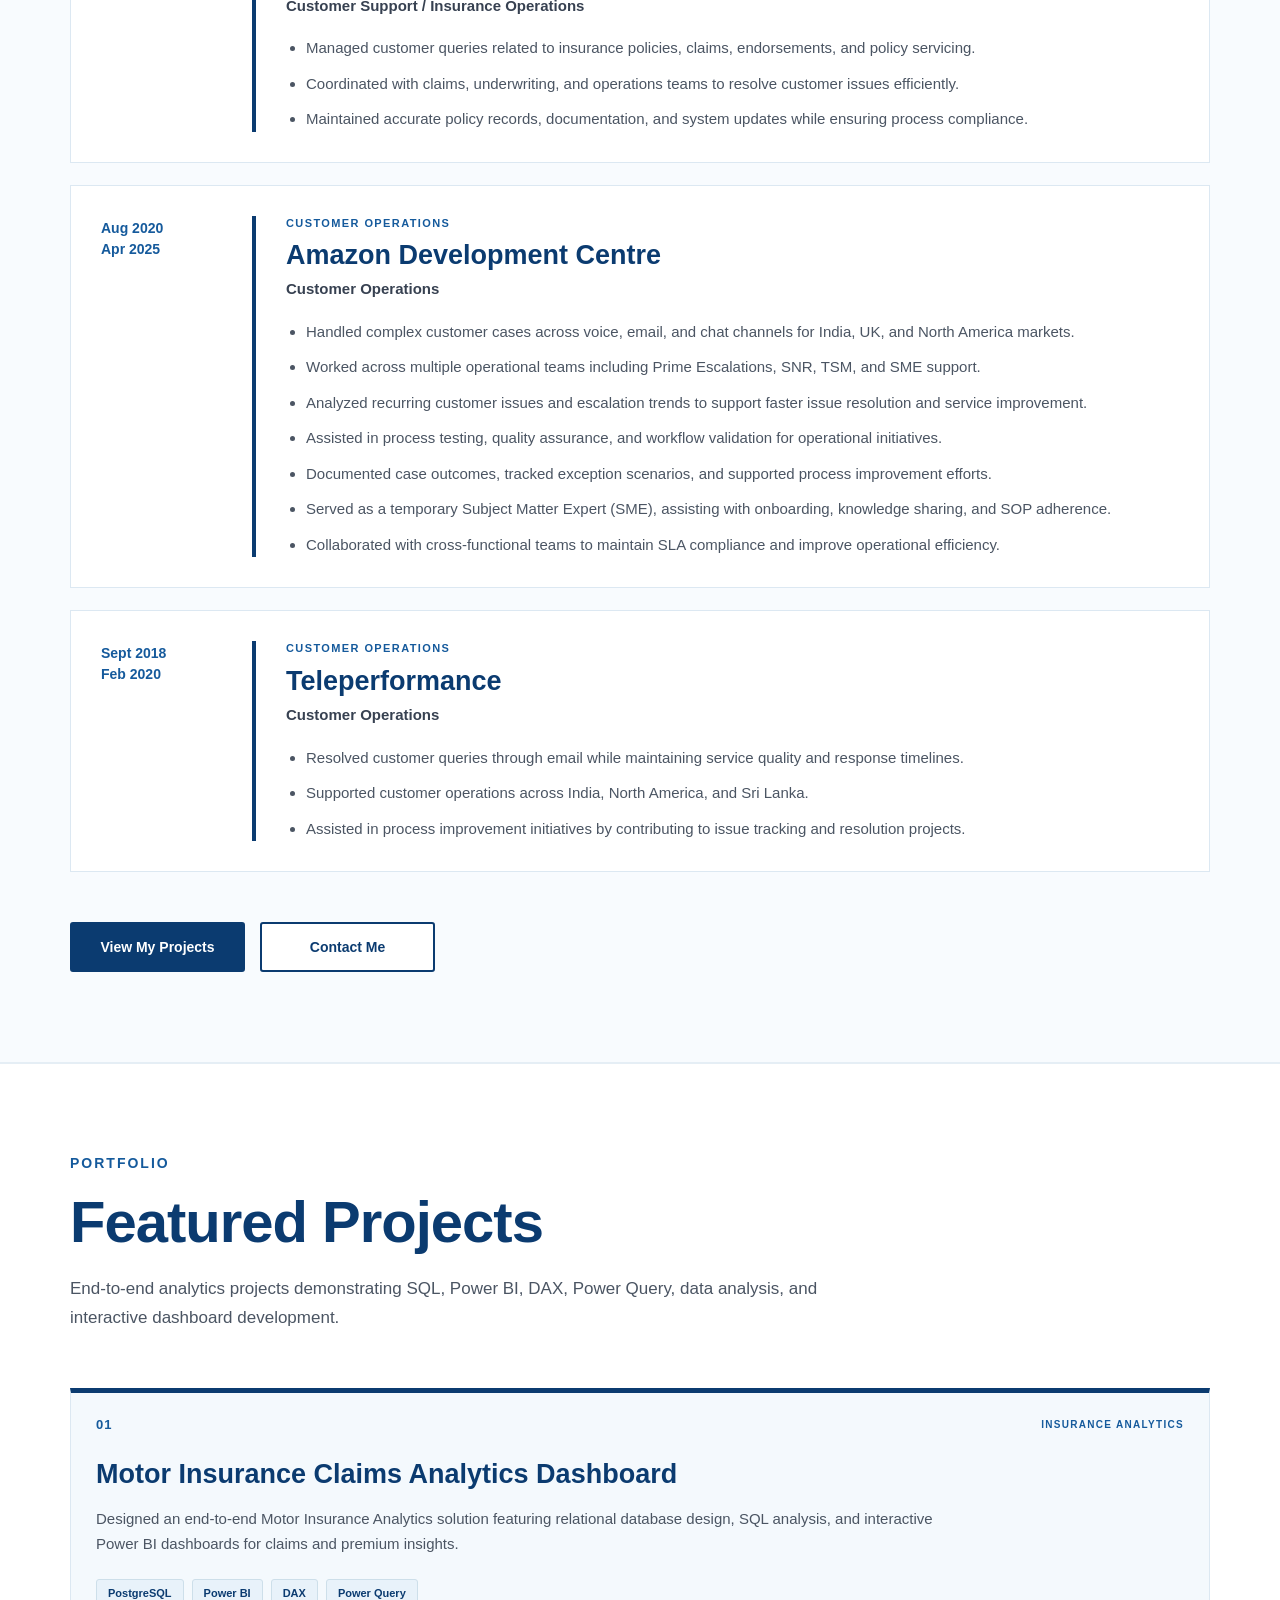
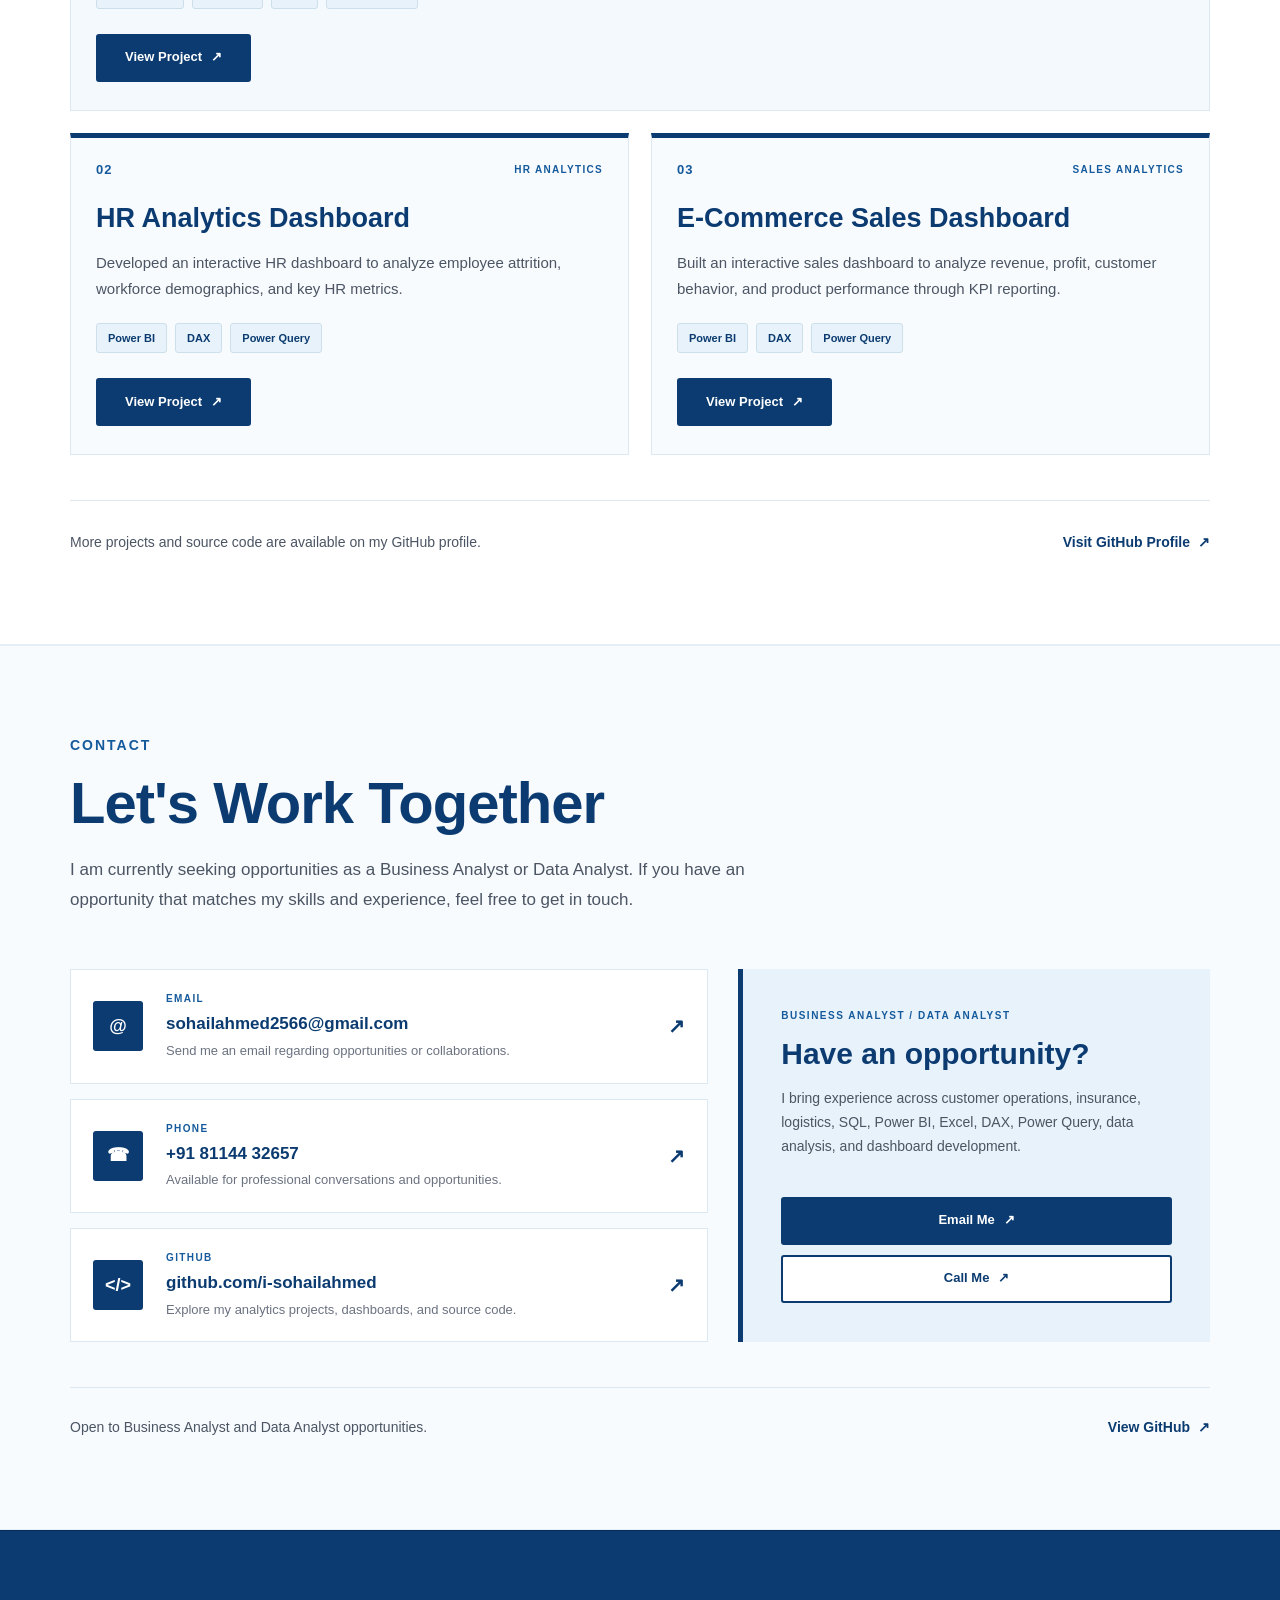
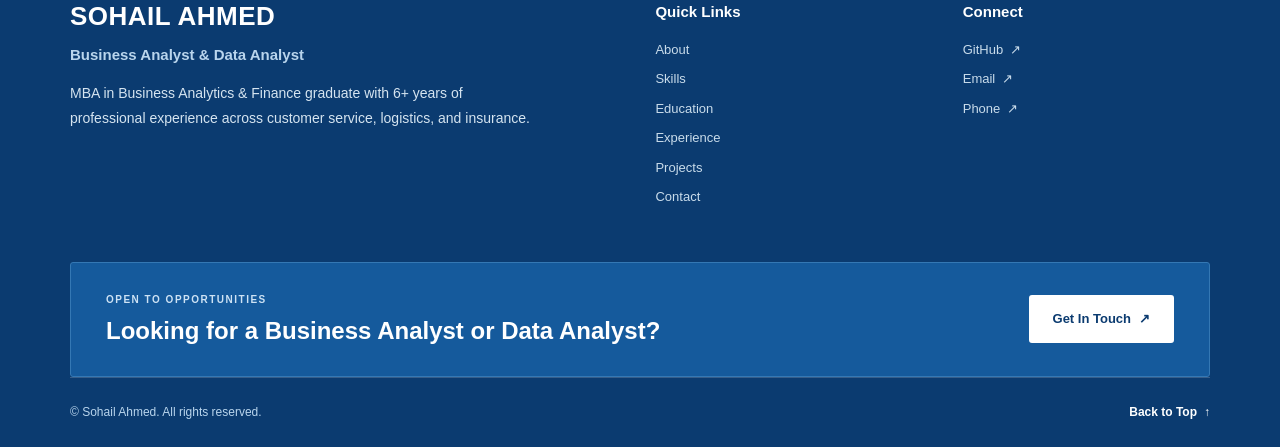
==== commit c72386bd: "update 2" ====
--- a/index.html
+++ b/index.html
@@ -2,6 +2,10 @@
 <html lang="en">
 
 <head>
+
+    <!-- =====================================================
+         BASIC PAGE SETTINGS
+         ===================================================== -->
 
     <meta charset="UTF-8">
 
@@ -10,25 +14,49 @@
         content="width=device-width, initial-scale=1.0"
     >
 
-    <title>Sohail Ahmed | Business & Data Analyst</title>
+    <meta
+        name="description"
+        content="Sohail Ahmed - Business Analyst and Data Analyst Portfolio"
+    >
 
     <meta
-        name="description"
-        content="Sohail Ahmed - Business Analyst and Data Analyst"
+        name="author"
+        content="Sohail Ahmed"
     >
 
-    <!-- Main CSS -->
+    <meta
+        name="theme-color"
+        content="#0b3b70"
+    >
+
+    <title>
+        Sohail Ahmed | Business Analyst & Data Analyst
+    </title>
+
+
+    <!-- =====================================================
+         SECTION CSS FILES
+         ===================================================== -->
+
     <link rel="stylesheet" href="css/main.css">
 
-    <!-- Section CSS -->
     <link rel="stylesheet" href="css/navbar.css">
+
     <link rel="stylesheet" href="css/hero.css">
+
     <link rel="stylesheet" href="css/about.css">
+
     <link rel="stylesheet" href="css/skills.css">
+
     <link rel="stylesheet" href="css/education.css">
+
     <link rel="stylesheet" href="css/experience.css">
+
     <link rel="stylesheet" href="css/projects.css">
+
     <link rel="stylesheet" href="css/contact.css">
+
+    <link rel="stylesheet" href="css/footer.css">
 
 </head>
 
@@ -36,17 +64,44 @@
 <body>
 
     <!-- =====================================================
-         ALL WEBSITE SECTIONS ARE LOADED HERE
+         WEBSITE ROOT
+
+         JavaScript will load:
+
+         navbar.html
+         hero.html
+         about.html
+         skills.html
+         education.html
+         experience.html
+         projects.html
+         contact.html
+         footer.html
+
+         into this element.
          ===================================================== -->
 
-    <main id="page"></main>
+    <main id="page">
+
+        <!-- Loading message shown briefly while sections load -->
+
+        <div id="loading-screen">
+
+            <p>Loading portfolio...</p>
+
+        </div>
+
+    </main>
 
 
     <!-- =====================================================
-         JAVASCRIPT
+         MAIN JAVASCRIPT
          ===================================================== -->
 
-    <script src="js/main.js"></script>
+    <script
+        src="js/main.js"
+        defer
+    ></script>
 
 </body>
 
--- a/css/main.css
+++ b/css/main.css
@@ -1,6 +1,12 @@
-/* =========================================
-   GLOBAL RESET
-   ========================================= */
+/* =========================================================
+   MAIN WEBSITE FOUNDATION
+   Sohail Ahmed Portfolio
+   ========================================================= */
+
+
+/* =========================================================
+   RESET
+   ========================================================= */
 
 * {
     margin: 0;
@@ -8,651 +14,440 @@
     box-sizing: border-box;
 }
 
+
+/* =========================================================
+   HTML
+   ========================================================= */
+
 html {
+    width: 100%;
+    min-height: 100%;
+
     scroll-behavior: smooth;
-}
+
+    scroll-padding-top: 80px;
+
+    overflow-x: hidden;
+}
+
+
+/* =========================================================
+   BODY
+   ========================================================= */
 
 body {
-    font-family: Arial, Helvetica, sans-serif;
+    width: 100%;
+    min-height: 100vh;
+
+    font-family:
+        Arial,
+        Helvetica,
+        sans-serif;
+
     background: #ffffff;
+
     color: #1f2937;
-    line-height: 1.5;
-}
+
+    line-height: 1.6;
+
+    overflow-x: hidden;
+
+    -webkit-font-smoothing: antialiased;
+
+    text-rendering: optimizeLegibility;
+}
+
+
+/* =========================================================
+   ROOT PAGE
+   ========================================================= */
+
+#page {
+    width: 100%;
+    min-height: 100vh;
+
+    margin: 0;
+    padding: 0;
+
+    overflow-x: hidden;
+}
+
+
+/* =========================================================
+   LOADING SCREEN
+   ========================================================= */
+
+#loading-screen {
+    width: 100%;
+    min-height: 100vh;
+
+    display: flex;
+
+    align-items: center;
+
+    justify-content: center;
+
+    padding: 40px;
+
+    background: #ffffff;
+
+    color: #0b3b70;
+
+    text-align: center;
+}
+
+#loading-screen p {
+    font-size: 18px;
+
+    font-weight: 600;
+}
+
+
+/* =========================================================
+   IMAGES
+   ========================================================= */
+
+img {
+    display: block;
+
+    max-width: 100%;
+
+    height: auto;
+}
+
+
+/* =========================================================
+   LINKS
+   ========================================================= */
 
 a {
-    transition: 0.2s ease;
-}
-
-
-/* =========================================
-   COMMON SECTION SETTINGS
-   ========================================= */
+    color: inherit;
+
+    text-decoration: none;
+}
+
+
+/* =========================================================
+   BUTTONS
+   ========================================================= */
+
+button,
+a {
+    -webkit-tap-highlight-color: transparent;
+}
+
+
+/* =========================================================
+   BUTTON BASE
+   ========================================================= */
+
+button {
+    font-family: inherit;
+}
+
+
+/* =========================================================
+   SECTIONS
+   ========================================================= */
 
 section {
-    scroll-margin-top: 80px;
-}
-
-
-/* =========================================
-   MOBILE
-   ========================================= */
+    width: 100%;
+
+    position: relative;
+}
+
+
+/* =========================================================
+   COMMON CONTAINER
+   ========================================================= */
+
+.container {
+    width: 100%;
+
+    max-width: 1200px;
+
+    margin-left: auto;
+    margin-right: auto;
+
+    padding-left: 30px;
+    padding-right: 30px;
+}
+
+
+/* =========================================================
+   COMMON SECTION HEADING
+   ========================================================= */
+
+.section-heading {
+    width: 100%;
+
+    margin-bottom: 50px;
+}
+
+.section-label {
+    margin-bottom: 10px;
+
+    color: #155a9c;
+
+    font-size: 13px;
+
+    font-weight: 700;
+
+    letter-spacing: 2px;
+
+    text-transform: uppercase;
+}
+
+.section-heading h2 {
+    color: #0b3b70;
+
+    font-size: 42px;
+
+    line-height: 1.2;
+
+    font-weight: 700;
+}
+
+
+/* =========================================================
+   COMMON BUTTON SYSTEM
+   ========================================================= */
+
+.btn {
+    display: inline-flex;
+
+    align-items: center;
+
+    justify-content: center;
+
+    min-height: 50px;
+
+    padding: 0 25px;
+
+    border-radius: 3px;
+
+    border: 2px solid transparent;
+
+    font-size: 15px;
+
+    font-weight: 700;
+
+    line-height: 1;
+
+    cursor: pointer;
+
+    transition:
+        background-color 0.2s ease,
+        color 0.2s ease,
+        border-color 0.2s ease,
+        transform 0.2s ease;
+}
+
+.btn:hover {
+    transform: translateY(-2px);
+}
+
+.btn:active {
+    transform: translateY(0);
+}
+
+
+/* Primary button */
+
+.btn-primary {
+    background: #0b3b70;
+
+    color: #ffffff;
+
+    border-color: #0b3b70;
+}
+
+.btn-primary:hover {
+    background: #082d55;
+
+    border-color: #082d55;
+
+    color: #ffffff;
+}
+
+
+/* Secondary button */
+
+.btn-secondary {
+    background: #ffffff;
+
+    color: #0b3b70;
+
+    border-color: #0b3b70;
+}
+
+.btn-secondary:hover {
+    background: #0b3b70;
+
+    color: #ffffff;
+}
+
+
+/* =========================================================
+   FOCUS ACCESSIBILITY
+   ========================================================= */
+
+a:focus-visible,
+button:focus-visible {
+    outline: 3px solid #7db4e6;
+
+    outline-offset: 3px;
+}
+
+
+/* =========================================================
+   PREVENT HORIZONTAL OVERFLOW
+   ========================================================= */
+
+html,
+body,
+#page {
+    max-width: 100%;
+}
+
+
+/* =========================================================
+   TABLETS
+   ========================================================= */
+
+@media (max-width: 900px) {
+
+    .container {
+        padding-left: 25px;
+
+        padding-right: 25px;
+    }
+
+    .section-heading h2 {
+        font-size: 36px;
+    }
+
+}
+
+
+/* =========================================================
+   PHONES
+   ========================================================= */
 
 @media (max-width: 768px) {
 
-    .hero h1 {
-        font-size: 42px;
-    }
-
-    .hero h2 {
-        font-size: 24px;
-    }
-
-    .hero-description {
-        font-size: 16px;
-    }
-
-    .stats-container {
-        grid-template-columns: 1fr;
-        gap: 10px;
-    }
-
-    .about-content {
-        grid-template-columns: 1fr;
-        gap: 30px;
-    }
-
-    .skills-grid {
-        grid-template-columns: repeat(2, 1fr);
-    }
-
-    .education-card {
-        grid-template-columns: 1fr;
-        gap: 10px;
-    }
-
-    .experience-card {
-        grid-template-columns: 1fr;
-        gap: 15px;
-    }
-
-    .other-projects {
-        grid-template-columns: 1fr;
-    }
-
-    .contact-cards {
-        grid-template-columns: 1fr;
-    }
-
-}
-
-
-/* =========================================
-   SMALL MOBILE
-   ========================================= */
+    html {
+        scroll-padding-top: 70px;
+    }
+
+
+    body {
+        font-size: 15px;
+    }
+
+
+    .container {
+        width: 100%;
+
+        padding-left: 20px;
+
+        padding-right: 20px;
+    }
+
+
+    .section-heading {
+        margin-bottom: 35px;
+    }
+
+
+    .section-label {
+        font-size: 11px;
+
+        letter-spacing: 1.5px;
+    }
+
+
+    .section-heading h2 {
+        font-size: 30px;
+
+        line-height: 1.25;
+    }
+
+
+    .btn {
+        min-height: 48px;
+
+        padding-left: 18px;
+
+        padding-right: 18px;
+
+        font-size: 14px;
+    }
+
+}
+
+
+/* =========================================================
+   SMALL PHONES
+   ========================================================= */
 
 @media (max-width: 480px) {
 
-    .hero h1 {
-        font-size: 36px;
-    }
-
-    .skills-grid {
-        grid-template-columns: 1fr;
-    }
-
-    .featured-project {
-        padding: 25px;
-    }
-
-    .featured-project h3 {
-        font-size: 24px;
-    }
-
-}/* =========================================================
-   MOBILE RESPONSIVE DESIGN
-   Portfolio Website
-   ========================================================= */
-
-/* Prevent horizontal scrolling */
-html,
-body {
-    max-width: 100%;
-    overflow-x: hidden;
-}
-
-/* Make all elements calculate width correctly */
-* {
-    box-sizing: border-box;
-}
-
-/* =========================================================
-   TABLETS
-   ========================================================= */
-
-@media (max-width: 768px) {
-
-    /* General section settings */
-    section {
+    .container {
+        padding-left: 16px;
+
+        padding-right: 16px;
+    }
+
+
+    .section-heading h2 {
+        font-size: 28px;
+    }
+
+
+    .btn {
         width: 100%;
-        max-width: 100%;
-        overflow: hidden;
-    }
-
-    /* Main containers */
-    .container,
-    .section-container,
-    .hero-container,
-    .about-container,
-    .skills-container,
-    .education-container,
-    .experience-container,
-    .projects-container,
-    .contact-container {
-        width: 100%;
-        max-width: 100%;
-        padding-left: 20px;
-        padding-right: 20px;
-        margin-left: auto;
-        margin-right: auto;
-    }
-
-    /* =====================================================
-       NAVBAR
-       ===================================================== */
-
-    nav,
-    .navbar {
-        width: 100%;
-        max-width: 100%;
-    }
-
-    .nav-container,
-    .navbar-container {
-        width: 100%;
-        padding-left: 15px;
-        padding-right: 15px;
-    }
-
-    .nav-links,
-    .navbar-links {
-        display: flex;
-        flex-wrap: wrap;
-        justify-content: center;
-        gap: 10px;
-    }
-
-    .nav-links a,
-    .navbar-links a {
-        font-size: 13px;
-        padding: 5px 4px;
-    }
-
-    /* =====================================================
-       HERO
-       ===================================================== */
-
-    .hero {
-        width: 100%;
-        min-height: auto;
-        padding: 55px 20px 45px;
-    }
-
-    .hero-container {
-        display: block;
-        text-align: left;
-    }
-
-    .hero h1 {
-        font-size: 40px;
-        line-height: 1.05;
-        margin-bottom: 15px;
-        word-break: normal;
-    }
-
-    .hero h2 {
-        font-size: 20px;
-        line-height: 1.3;
-    }
-
-    .hero p {
-        font-size: 14px;
-        line-height: 1.6;
-        max-width: 100%;
-    }
-
-    .hero-buttons {
-        display: flex;
-        flex-wrap: wrap;
-        gap: 10px;
-    }
-
-    .hero-buttons a,
-    .hero button {
-        max-width: 100%;
-    }
-
-    /* =====================================================
-       STATS
-       ===================================================== */
-
-    .stats {
-        width: 100%;
-        padding: 30px 15px;
-    }
-
-    .stats-container,
-    .stats-grid {
-        width: 100%;
-        display: grid;
-        grid-template-columns: repeat(3, 1fr);
-        gap: 10px;
-    }
-
-    .stat-card {
-        width: 100%;
-        min-width: 0;
-        padding: 15px 8px;
-        text-align: center;
-    }
-
-    .stat-card h3 {
-        font-size: 22px;
-    }
-
-    .stat-card p {
-        font-size: 11px;
-        line-height: 1.3;
-    }
-
-    /* =====================================================
-       ABOUT
-       ===================================================== */
-
-    .about {
-        width: 100%;
-    }
-
-    .about-container {
-        display: block;
-    }
-
-    .about-content,
-    .about-text,
-    .about-info {
-        width: 100%;
-        max-width: 100%;
-    }
-
-    .about h2 {
-        font-size: 28px;
-        line-height: 1.2;
-    }
-
-    .about p {
-        font-size: 14px;
-        line-height: 1.7;
-        width: 100%;
-    }
-
-    .about-cards,
-    .about-grid {
-        width: 100%;
-        display: grid;
-        grid-template-columns: repeat(2, minmax(0, 1fr));
-        gap: 10px;
-    }
-
-    .about-card {
-        width: 100%;
-        min-width: 0;
-    }
-
-    /* =====================================================
-       SKILLS
-       ===================================================== */
-
-    .skills {
-        width: 100%;
-    }
-
-    .skills-container {
-        width: 100%;
-    }
-
-    .skills-grid {
-        width: 100%;
-        display: grid;
-        grid-template-columns: repeat(2, minmax(0, 1fr));
-        gap: 10px;
-    }
-
-    .skill-card {
-        width: 100%;
-        min-width: 0;
-        padding: 15px 10px;
-    }
-
-    .skill-card h3 {
-        font-size: 15px;
-    }
-
-    .skill-card p {
-        font-size: 11px;
-        line-height: 1.4;
-    }
-
-    /* =====================================================
-       EDUCATION
-       ===================================================== */
-
-    .education {
-        width: 100%;
-    }
-
-    .education-container {
-        width: 100%;
-    }
-
-    .education-grid {
-        width: 100%;
-        display: grid;
-        grid-template-columns: 1fr;
-        gap: 12px;
-    }
-
-    .education-card {
-        width: 100%;
-        min-width: 0;
-    }
-
-    /* =====================================================
-       EXPERIENCE
-       ===================================================== */
-
-    .experience {
-        width: 100%;
-    }
-
-    .experience-container {
-        width: 100%;
-    }
-
-    .experience-card,
-    .experience-item {
-        width: 100%;
-        max-width: 100%;
-        min-width: 0;
-    }
-
-    /* =====================================================
-       PROJECTS
-       ===================================================== */
-
-    .projects {
-        width: 100%;
-    }
-
-    .projects-container {
-        width: 100%;
-    }
-
-    .projects-grid {
-        width: 100%;
-        display: grid;
-        grid-template-columns: 1fr;
-        gap: 15px;
-    }
-
-    .project-card {
-        width: 100%;
-        max-width: 100%;
-        min-width: 0;
-    }
-
-    .project-card img {
-        max-width: 100%;
-        height: auto;
-    }
-
-    .project-card h3 {
-        font-size: 19px;
-    }
-
-    .project-card p {
-        font-size: 13px;
-        line-height: 1.6;
-    }
-
-    .project-card a {
-        max-width: 100%;
-    }
-
-    /* =====================================================
-       CONTACT
-       ===================================================== */
-
-    .contact {
-        width: 100%;
-    }
-
-    .contact-container {
-        width: 100%;
-    }
-
-    .contact-grid {
-        width: 100%;
-        display: grid;
-        grid-template-columns: 1fr;
-        gap: 15px;
-    }
-
-    .contact-card {
-        width: 100%;
-        min-width: 0;
-    }
-
-    /* =====================================================
-       FOOTER
-       ===================================================== */
-
-    footer {
-        width: 100%;
-        max-width: 100%;
-    }
-
-    .footer-container {
-        width: 100%;
-        padding-left: 20px;
-        padding-right: 20px;
-        text-align: center;
-    }
-
-}
-
-
-/* =========================================================
-   SMALL PHONES
-   ========================================================= */
-
-@media (max-width: 480px) {
-
-    /* General */
-    body {
-        width: 100%;
-        font-size: 14px;
-    }
-
-    /* =====================================================
-       NAVBAR
-       ===================================================== */
-
-    .nav-container,
-    .navbar-container {
-        padding: 10px 12px;
-    }
-
-    .nav-links,
-    .navbar-links {
-        gap: 4px 8px;
-    }
-
-    .nav-links a,
-    .navbar-links a {
-        font-size: 11px;
-        padding: 3px;
-    }
-
-    /* =====================================================
-       HERO
-       ===================================================== */
-
-    .hero {
-        padding: 45px 18px 35px;
-    }
-
-    .hero h1 {
-        font-size: 34px;
-    }
-
-    .hero h2 {
-        font-size: 18px;
-    }
-
-    .hero p {
-        font-size: 13px;
-        line-height: 1.55;
-    }
-
-    .hero-buttons {
-        gap: 8px;
-    }
-
-    .hero-buttons a,
-    .hero button {
-        font-size: 11px;
-        padding: 9px 12px;
-    }
-
-    /* =====================================================
-       STATS
-       ===================================================== */
-
-    .stats {
-        padding: 25px 10px;
-    }
-
-    .stats-container,
-    .stats-grid {
-        grid-template-columns: repeat(3, minmax(0, 1fr));
-        gap: 5px;
-    }
-
-    .stat-card {
-        padding: 12px 4px;
-    }
-
-    .stat-card h3 {
-        font-size: 19px;
-    }
-
-    .stat-card p {
-        font-size: 9px;
-    }
-
-    /* =====================================================
-       ABOUT
-       ===================================================== */
-
-    .container,
-    .section-container,
-    .about-container,
-    .skills-container,
-    .education-container,
-    .experience-container,
-    .projects-container,
-    .contact-container {
-        padding-left: 15px;
-        padding-right: 15px;
-    }
-
-    .about h2 {
+    }
+
+}
+
+
+/* =========================================================
+   VERY SMALL PHONES
+   ========================================================= */
+
+@media (max-width: 360px) {
+
+    .container {
+        padding-left: 14px;
+
+        padding-right: 14px;
+    }
+
+
+    .section-heading h2 {
         font-size: 25px;
     }
 
-    .about p {
-        font-size: 13px;
-    }
-
-    .about-cards,
-    .about-grid {
-        grid-template-columns: repeat(2, minmax(0, 1fr));
-        gap: 7px;
-    }
-
-    /* =====================================================
-       SKILLS
-       ===================================================== */
-
-    .skills-grid {
-        grid-template-columns: repeat(2, minmax(0, 1fr));
-        gap: 7px;
-    }
-
-    .skill-card {
-        padding: 12px 7px;
-    }
-
-    .skill-card h3 {
-        font-size: 13px;
-    }
-
-    .skill-card p {
-        font-size: 9px;
-    }
-
-    /* =====================================================
-       EDUCATION
-       ===================================================== */
-
-    .education-grid {
-        grid-template-columns: 1fr;
-    }
-
-    .education-card {
-        padding: 15px;
-    }
-
-    /* =====================================================
-       EXPERIENCE
-       ===================================================== */
-
-    .experience-card,
-    .experience-item {
-        padding: 15px;
-    }
-
-    /* =====================================================
-       PROJECTS
-       ===================================================== */
-
-    .project-card {
-        padding: 15px;
-    }
-
-    .project-card h3 {
-        font-size: 17px;
-    }
-
-    .project-card p {
-        font-size: 12px;
-    }
-
-    /* =====================================================
-       CONTACT
-       ===================================================== */
-
-    .contact-grid {
-        grid-template-columns: 1fr;
+}
+
+
+/* =========================================================
+   REDUCE MOTION FOR USERS WHO REQUEST IT
+   ========================================================= */
+
+@media (prefers-reduced-motion: reduce) {
+
+    html {
+        scroll-behavior: auto;
+    }
+
+    *,
+    *::before,
+    *::after {
+        transition: none !important;
+
+        animation: none !important;
     }
 
 }
--- a/css/navbar.css
+++ b/css/navbar.css
@@ -1,124 +1,273 @@
+/* =========================================================
+   NAVBAR
+   Sohail Ahmed Portfolio
+   PC + TABLET + PHONE
+   ========================================================= */
+
+
+/* =========================================================
+   HEADER
+   ========================================================= */
+
+.site-header {
+    width: 100%;
+
+    position: relative;
+
+    z-index: 1000;
+
+    background: #ffffff;
+
+    border-bottom: 1px solid #dce8f2;
+}
+
+
 /* =========================================================
    NAVBAR
    ========================================================= */
 
 .navbar {
     width: 100%;
+
     background: #ffffff;
-    border-bottom: 1px solid #dce8f2;
-    position: relative;
-    z-index: 1000;
-}
-
+}
+
+
+/* =========================================================
+   NAVBAR CONTAINER
+   ========================================================= */
 
 .navbar-container {
     width: 100%;
-    max-width: 1250px;
+
+    max-width: 1200px;
+
+    min-height: 70px;
+
     margin: 0 auto;
 
-    padding: 0 40px;
+    padding: 0 30px;
+
+    display: flex;
+
+    align-items: center;
+
+    justify-content: space-between;
+
+    position: relative;
+}
+
+
+/* =========================================================
+   LOGO
+   ========================================================= */
+
+.navbar-logo {
+    display: inline-flex;
+
+    align-items: center;
+
+    flex-shrink: 0;
+
+    color: #0b3b70;
+
+    font-size: 21px;
+
+    font-weight: 800;
+
+    line-height: 1;
+
+    letter-spacing: 0.3px;
+
+    text-decoration: none;
+
+    white-space: nowrap;
+
+    transition:
+        color 0.2s ease,
+        opacity 0.2s ease;
+}
+
+
+.navbar-logo:hover {
+    color: #155a9c;
+
+    opacity: 0.9;
+}
+
+
+/* =========================================================
+   NAVIGATION LINKS CONTAINER
+   ========================================================= */
+
+.nav-links {
+    display: flex;
+
+    align-items: center;
+
+    justify-content: flex-end;
+
+    gap: 30px;
+
+    margin-left: auto;
+}
+
+
+/* =========================================================
+   INDIVIDUAL NAVIGATION LINK
+   ========================================================= */
+
+.nav-link {
+    position: relative;
+
+    display: inline-flex;
+
+    align-items: center;
+
+    justify-content: center;
 
     min-height: 70px;
 
-    display: flex;
-    align-items: center;
-    justify-content: space-between;
-
-    box-sizing: border-box;
-}
-
-
-/* =========================================================
-   LOGO
-   ========================================================= */
-
-.nav-logo {
-    color: #0b3b70;
+    color: #111827;
+
+    font-size: 15px;
+
+    font-weight: 700;
+
+    line-height: 1;
 
     text-decoration: none;
 
-    font-size: 22px;
-    font-weight: 800;
-
-    letter-spacing: 0.5px;
-
     white-space: nowrap;
-
-    cursor: pointer;
-}
-
-
-/* =========================================================
-   NAVIGATION MENU
-   ========================================================= */
-
-.nav-menu {
-    display: flex;
-    align-items: center;
-
-    gap: 30px;
-}
-
-
-.nav-menu a {
-    color: #111827;
-
-    text-decoration: none;
-
-    font-size: 15px;
-    font-weight: 600;
-
-    padding: 10px 0;
-
-    cursor: pointer;
 
     transition:
         color 0.2s ease;
 }
 
 
-.nav-menu a:hover {
+/* =========================================================
+   NAVIGATION HOVER UNDERLINE
+   ========================================================= */
+
+.nav-link::after {
+    content: "";
+
+    position: absolute;
+
+    left: 0;
+
+    bottom: 17px;
+
+    width: 0;
+
+    height: 2px;
+
+    background: #0b3b70;
+
+    transition:
+        width 0.2s ease;
+}
+
+
+.nav-link:hover {
     color: #0b3b70;
 }
 
 
+.nav-link:hover::after {
+    width: 100%;
+}
+
+
 /* =========================================================
    MOBILE MENU BUTTON
    ========================================================= */
 
-.nav-toggle {
+.menu-toggle {
     display: none;
 
-    width: 52px;
-    height: 52px;
+    width: 46px;
+
+    height: 46px;
 
     padding: 0;
 
+    margin: 0;
+
+    flex-shrink: 0;
+
+    align-items: center;
+
+    justify-content: center;
+
+    flex-direction: column;
+
+    gap: 5px;
+
     background: #ffffff;
 
     border: 1px solid #dce8f2;
+
     border-radius: 4px;
 
     cursor: pointer;
 
-    align-items: center;
-    justify-content: center;
-
-    flex-direction: column;
-
-    gap: 5px;
-}
-
-
-.nav-toggle span {
+    -webkit-tap-highlight-color: transparent;
+
+    transition:
+        background-color 0.2s ease,
+        border-color 0.2s ease;
+}
+
+
+.menu-toggle:hover {
+    background: #f5f9fc;
+
+    border-color: #0b3b70;
+}
+
+
+/* =========================================================
+   HAMBURGER LINES
+   ========================================================= */
+
+.menu-toggle span {
     display: block;
 
-    width: 28px;
-    height: 3px;
+    width: 24px;
+
+    height: 2px;
 
     background: #0b3b70;
 
     border-radius: 2px;
+
+    transition:
+        transform 0.2s ease,
+        opacity 0.2s ease;
+}
+
+
+/* =========================================================
+   HAMBURGER -> X
+   ========================================================= */
+
+.menu-toggle.active span:nth-child(1) {
+    transform:
+        translateY(7px)
+        rotate(45deg);
+}
+
+
+.menu-toggle.active span:nth-child(2) {
+    opacity: 0;
+}
+
+
+.menu-toggle.active span:nth-child(3) {
+    transform:
+        translateY(-7px)
+        rotate(-45deg);
 }
 
 
@@ -129,16 +278,18 @@
 @media (max-width: 900px) {
 
     .navbar-container {
-        padding: 0 25px;
-    }
-
-
-    .nav-menu {
+        padding-left: 25px;
+
+        padding-right: 25px;
+    }
+
+
+    .nav-links {
         gap: 20px;
     }
 
 
-    .nav-menu a {
+    .nav-link {
         font-size: 14px;
     }
 
@@ -146,128 +297,256 @@
 
 
 /* =========================================================
-   MOBILE
+   PHONE NAVIGATION
    ========================================================= */
 
 @media (max-width: 768px) {
 
+    .site-header {
+        position: sticky;
+
+        top: 0;
+
+        z-index: 1000;
+    }
+
+
     .navbar-container {
-
-        min-height: 72px;
-
-        padding: 0 18px;
-
-    }
-
-
-    .nav-logo {
-
-        font-size: 19px;
-
-    }
-
-
-    .nav-toggle {
-
+        min-height: 64px;
+
+        padding:
+            0 20px;
+    }
+
+
+    /* -----------------------------------------
+       Logo
+       ----------------------------------------- */
+
+    .navbar-logo {
+        font-size: 18px;
+    }
+
+
+    /* -----------------------------------------
+       Show hamburger
+       ----------------------------------------- */
+
+    .menu-toggle {
         display: flex;
-
-    }
-
-
-    .nav-menu {
-
+    }
+
+
+    /* -----------------------------------------
+       Mobile navigation panel
+       ----------------------------------------- */
+
+    .nav-links {
+        position: absolute;
+
+        top: 100%;
+
+        left: 0;
+
+        right: 0;
+
+        width: 100%;
+
+        margin: 0;
+
+        padding: 10px 20px 18px;
+
+        display: flex;
+
+        flex-direction: column;
+
+        align-items: stretch;
+
+        justify-content: flex-start;
+
+        gap: 0;
+
+        background: #ffffff;
+
+        border-top: 1px solid #dce8f2;
+
+        border-bottom: 1px solid #dce8f2;
+
+        box-shadow:
+            0 8px 20px rgba(11, 59, 112, 0.08);
+
+        /*
+        Hidden by default
+        */
+
+        opacity: 0;
+
+        visibility: hidden;
+
+        pointer-events: none;
+
+        transform: translateY(-8px);
+
+        transition:
+            opacity 0.2s ease,
+            visibility 0.2s ease,
+            transform 0.2s ease;
+    }
+
+
+    /* -----------------------------------------
+       Open mobile navigation
+       ----------------------------------------- */
+
+    .nav-links.active {
+        opacity: 1;
+
+        visibility: visible;
+
+        pointer-events: auto;
+
+        transform: translateY(0);
+    }
+
+
+    /* -----------------------------------------
+       Mobile links
+       ----------------------------------------- */
+
+    .nav-link {
+        width: 100%;
+
+        min-height: 48px;
+
+        justify-content: flex-start;
+
+        padding: 0 5px;
+
+        color: #111827;
+
+        font-size: 16px;
+
+        border-bottom: 1px solid #edf2f7;
+    }
+
+
+    .nav-link:last-child {
+        border-bottom: none;
+    }
+
+
+    .nav-link::after {
         display: none;
-
-        position: absolute;
-
-        top: 72px;
-        left: 0;
-
-        width: 100%;
-
-        background: #ffffff;
-
-        border-top: 1px solid #dce8f2;
-        border-bottom: 1px solid #dce8f2;
-
-        padding: 10px 0;
-
-        flex-direction: column;
-
-        align-items: stretch;
-
-        gap: 0;
-
-        box-sizing: border-box;
-
-    }
-
-
-    .nav-menu.active {
-
-        display: flex;
-
-    }
-
-
-    .nav-menu a {
-
-        display: block;
-
-        width: 100%;
-
-        box-sizing: border-box;
-
-        padding: 15px 25px;
-
+    }
+
+
+    .nav-link:hover {
+        color: #0b3b70;
+
+        background: #f5f9fc;
+    }
+
+}
+
+
+/* =========================================================
+   SMALL PHONES
+   ========================================================= */
+
+@media (max-width: 480px) {
+
+    .navbar-container {
+        min-height: 60px;
+
+        padding-left: 16px;
+
+        padding-right: 16px;
+    }
+
+
+    .navbar-logo {
+        font-size: 17px;
+    }
+
+
+    .menu-toggle {
+        width: 44px;
+
+        height: 44px;
+    }
+
+
+    .nav-links {
+        padding-left: 16px;
+
+        padding-right: 16px;
+
+        padding-bottom: 14px;
+    }
+
+
+    .nav-link {
+        min-height: 46px;
+
+        font-size: 15px;
+    }
+
+}
+
+
+/* =========================================================
+   VERY SMALL PHONES
+   ========================================================= */
+
+@media (max-width: 360px) {
+
+    .navbar-container {
+        padding-left: 13px;
+
+        padding-right: 13px;
+    }
+
+
+    .navbar-logo {
         font-size: 16px;
-
-        text-align: left;
-
-    }
-
-
-    .nav-menu a:hover {
-
-        background: #f3f7fb;
-
-    }
-
-}
-
-
-/* =========================================================
-   SMALL PHONES
-   ========================================================= */
-
-@media (max-width: 480px) {
-
-    .navbar-container {
-
-        padding: 0 15px;
-
-    }
-
-
-    .nav-logo {
-
-        font-size: 17px;
-
-    }
-
-
-    .nav-toggle {
-
-        width: 48px;
-        height: 48px;
-
-    }
-
-
-    .nav-menu {
-
-        top: 72px;
-
+    }
+
+
+    .menu-toggle {
+        width: 42px;
+
+        height: 42px;
+    }
+
+}
+
+
+/* =========================================================
+   ACCESSIBILITY
+   ========================================================= */
+
+.nav-link:focus-visible,
+.navbar-logo:focus-visible,
+.menu-toggle:focus-visible {
+    outline: 3px solid #7db4e6;
+
+    outline-offset: 3px;
+}
+
+
+/* =========================================================
+   REDUCE MOTION
+   ========================================================= */
+
+@media (prefers-reduced-motion: reduce) {
+
+    .nav-link,
+    .nav-link::after,
+    .navbar-logo,
+    .menu-toggle,
+    .menu-toggle span,
+    .nav-links {
+        transition: none;
     }
 
 }
--- a/css/hero.css
+++ b/css/hero.css
@@ -1,30 +1,48 @@
 /* =========================================================
    HERO SECTION
+   Sohail Ahmed Portfolio
+   PC + TABLET + PHONE
+   ========================================================= */
+
+
+/* =========================================================
+   HERO SECTION
    ========================================================= */
 
 .hero {
-
     width: 100%;
 
+    min-height: calc(100vh - 70px);
+
+    display: flex;
+
+    align-items: center;
+
     background: #ffffff;
 
-    box-sizing: border-box;
-
-}
-
+    overflow: hidden;
+}
+
+
+/* =========================================================
+   HERO CONTAINER
+   ========================================================= */
 
 .hero-container {
-
     width: 100%;
 
-    max-width: 1250px;
+    max-width: 1200px;
+
+    min-height: calc(100vh - 70px);
 
     margin: 0 auto;
 
-    padding: 100px 40px 90px;
-
-    box-sizing: border-box;
-
+    padding:
+        80px 30px;
+
+    display: flex;
+
+    align-items: center;
 }
 
 
@@ -33,21 +51,18 @@
    ========================================================= */
 
 .hero-content {
-
     width: 100%;
 
-    max-width: 950px;
-
-}
-
-
-/* =========================================================
-   GREETING
-   ========================================================= */
-
-.hero-greeting {
-
-    margin: 0 0 25px;
+    max-width: 900px;
+}
+
+
+/* =========================================================
+   INTRODUCTION
+   ========================================================= */
+
+.hero-intro {
+    margin-bottom: 20px;
 
     color: #155a9c;
 
@@ -55,23 +70,23 @@
 
     font-weight: 700;
 
-}
-
-
-/* =========================================================
-   NAME
-   ========================================================= */
-
-.hero-name {
-
-    margin: 0 0 15px;
+    line-height: 1.4;
+}
+
+
+/* =========================================================
+   MAIN NAME
+   ========================================================= */
+
+.hero h1 {
+    margin: 0 0 18px;
 
     color: #0b3b70;
 
     font-size: clamp(
-        58px,
+        56px,
         7vw,
-        92px
+        88px
     );
 
     font-weight: 800;
@@ -79,16 +94,14 @@
     line-height: 0.98;
 
     letter-spacing: -2px;
-
-}
-
-
-/* =========================================================
-   JOB TITLE
+}
+
+
+/* =========================================================
+   PROFESSIONAL TITLE
    ========================================================= */
 
 .hero-title {
-
     margin: 0 0 25px;
 
     color: #111827;
@@ -96,13 +109,12 @@
     font-size: clamp(
         30px,
         4vw,
-        46px
+        48px
     );
 
     font-weight: 700;
 
     line-height: 1.2;
-
 }
 
 
@@ -111,7 +123,6 @@
    ========================================================= */
 
 .hero-description {
-
     width: 100%;
 
     max-width: 720px;
@@ -122,8 +133,22 @@
 
     font-size: 18px;
 
-    line-height: 1.7;
-
+    line-height: 1.75;
+}
+
+
+/* =========================================================
+   HERO BUTTON CONTAINER
+   ========================================================= */
+
+.hero-actions {
+    display: flex;
+
+    align-items: center;
+
+    flex-wrap: wrap;
+
+    gap: 16px;
 }
 
 
@@ -131,97 +156,15 @@
    HERO BUTTONS
    ========================================================= */
 
-.hero-buttons {
-
-    display: flex;
-
-    align-items: center;
-
-    gap: 18px;
-
-    flex-wrap: wrap;
-
-}
-
-
-/* =========================================================
-   BUTTON BASE
-   ========================================================= */
-
 .hero-btn {
-
-    display: inline-flex;
-
-    align-items: center;
-    justify-content: center;
+    min-width: 165px;
 
     min-height: 50px;
 
-    padding: 0 25px;
-
-    box-sizing: border-box;
-
-    border-radius: 2px;
-
-    font-size: 14px;
-
-    font-weight: 700;
-
-    text-decoration: none;
-
-    cursor: pointer;
-
-    transition:
-        background 0.2s ease,
-        color 0.2s ease,
-        border-color 0.2s ease;
-
-}
-
-
-/* =========================================================
-   PRIMARY BUTTON
-   ========================================================= */
-
-.hero-btn-primary {
-
-    background: #0b3b70;
-
-    color: #ffffff;
-
-    border: 2px solid #0b3b70;
-
-}
-
-
-.hero-btn-primary:hover {
-
-    background: #155a9c;
-
-    border-color: #155a9c;
-
-}
-
-
-/* =========================================================
-   SECONDARY BUTTON
-   ========================================================= */
-
-.hero-btn-secondary {
-
-    background: #ffffff;
-
-    color: #0b3b70;
-
-    border: 2px solid #0b3b70;
-
-}
-
-
-.hero-btn-secondary:hover {
-
-    background: #f3f7fb;
-
+    padding:
+        0 24px;
+
+    text-align: center;
 }
 
 
@@ -231,182 +174,320 @@
 
 @media (max-width: 900px) {
 
+    .hero {
+        min-height: auto;
+    }
+
+
     .hero-container {
-
-        padding:
-            80px 25px
-            70px;
-
-    }
-
-
-    .hero-name {
-
-        font-size: 64px;
-
+        min-height: auto;
+
+        padding:
+            90px 25px;
+    }
+
+
+    .hero-content {
+        max-width: 800px;
+    }
+
+
+    .hero-intro {
+        font-size: 17px;
+
+        margin-bottom: 16px;
+    }
+
+
+    .hero h1 {
+        font-size: clamp(
+            48px,
+            8vw,
+            70px
+        );
+
+        letter-spacing: -1.5px;
     }
 
 
     .hero-title {
-
         font-size: 34px;
-
-    }
-
-}
-
-
-/* =========================================================
-   MOBILE
+    }
+
+
+    .hero-description {
+        max-width: 650px;
+
+        font-size: 17px;
+    }
+
+}
+
+
+/* =========================================================
+   PHONE
    ========================================================= */
 
 @media (max-width: 768px) {
 
+    .hero {
+        width: 100%;
+
+        min-height: auto;
+
+        display: block;
+    }
+
+
     .hero-container {
-
-        padding:
-            70px 20px
-            60px;
-
+        width: 100%;
+
+        min-height: auto;
+
+        padding:
+            70px 20px 75px;
+
+        display: block;
     }
 
 
     .hero-content {
+        width: 100%;
 
         max-width: 100%;
-
-    }
-
-
-    .hero-greeting {
+    }
+
+
+    /* -----------------------------------------
+       Introduction
+       ----------------------------------------- */
+
+    .hero-intro {
+        margin-bottom: 15px;
 
         font-size: 16px;
 
-        margin-bottom: 20px;
-
-    }
-
-
-    .hero-name {
+        line-height: 1.4;
+    }
+
+
+    /* -----------------------------------------
+       Name
+       ----------------------------------------- */
+
+    .hero h1 {
+        width: 100%;
+
+        margin-bottom: 18px;
 
         font-size: clamp(
             42px,
             12vw,
-            58px
+            60px
         );
 
-        line-height: 1.05;
+        line-height: 1;
 
         letter-spacing: -1px;
 
-        margin-bottom: 15px;
-
-    }
-
+        overflow-wrap: break-word;
+    }
+
+
+    /* -----------------------------------------
+       Professional title
+       ----------------------------------------- */
 
     .hero-title {
-
+        width: 100%;
+
+        margin-bottom: 22px;
+
+        font-size: clamp(
+            25px,
+            7vw,
+            34px
+        );
+
+        line-height: 1.25;
+    }
+
+
+    /* -----------------------------------------
+       Description
+       ----------------------------------------- */
+
+    .hero-description {
+        width: 100%;
+
+        max-width: 100%;
+
+        margin-bottom: 30px;
+
+        font-size: 16px;
+
+        line-height: 1.7;
+    }
+
+
+    /* -----------------------------------------
+       Buttons
+       ----------------------------------------- */
+
+    .hero-actions {
+        width: 100%;
+
+        display: flex;
+
+        flex-direction: row;
+
+        align-items: stretch;
+
+        gap: 12px;
+    }
+
+
+    .hero-btn {
+        flex: 1;
+
+        min-width: 0;
+
+        min-height: 50px;
+
+        padding:
+            0 14px;
+
+        font-size: 14px;
+    }
+
+}
+
+
+/* =========================================================
+   SMALL PHONES
+   ========================================================= */
+
+@media (max-width: 480px) {
+
+    .hero-container {
+        padding:
+            60px 16px 65px;
+    }
+
+
+    .hero-intro {
+        font-size: 15px;
+
+        margin-bottom: 14px;
+    }
+
+
+    .hero h1 {
+        font-size: 44px;
+
+        line-height: 1;
+
+        letter-spacing: -1px;
+    }
+
+
+    .hero-title {
         font-size: 25px;
 
-        line-height: 1.3;
+        line-height: 1.25;
 
         margin-bottom: 20px;
-
     }
 
 
     .hero-description {
-
-        max-width: 100%;
-
-        font-size: 16px;
+        font-size: 15px;
 
         line-height: 1.65;
 
-        margin-bottom: 30px;
-
-    }
-
-
-    .hero-buttons {
-
-        width: 100%;
-
-        gap: 12px;
-
+        margin-bottom: 28px;
+    }
+
+
+    .hero-actions {
+        gap: 10px;
     }
 
 
     .hero-btn {
-
-        min-height: 50px;
-
-        padding: 0 20px;
-
+        min-height: 48px;
+
+        padding:
+            0 10px;
+
+        font-size: 13px;
+    }
+
+}
+
+
+/* =========================================================
+   VERY SMALL PHONES
+   ========================================================= */
+
+@media (max-width: 360px) {
+
+    .hero-container {
+        padding:
+            50px 14px 60px;
+    }
+
+
+    .hero h1 {
+        font-size: 39px;
+    }
+
+
+    .hero-title {
+        font-size: 22px;
+    }
+
+
+    .hero-description {
         font-size: 14px;
-
-    }
-
-}
-
-
-/* =========================================================
-   SMALL PHONES
-   ========================================================= */
-
-@media (max-width: 480px) {
-
-    .hero-container {
-
-        padding:
-            55px 18px
-            50px;
-
-    }
-
-
-    .hero-name {
-
-        font-size: 43px;
-
-        line-height: 1.05;
-
-    }
-
-
-    .hero-title {
-
-        font-size: 23px;
-
-    }
-
-
-    .hero-description {
-
-        font-size: 15px;
-
-        line-height: 1.65;
-
-    }
-
-
-    .hero-buttons {
-
+    }
+
+
+    .hero-actions {
         flex-direction: column;
 
-        align-items: stretch;
-
-        width: 100%;
-
+        width: 100%;
     }
 
 
     .hero-btn {
-
-        width: 100%;
-
-        min-height: 52px;
-
+        width: 100%;
+
+        flex: none;
+    }
+
+}
+
+
+/* =========================================================
+   ACCESSIBILITY
+   ========================================================= */
+
+.hero-btn:focus-visible {
+    outline: 3px solid #7db4e6;
+
+    outline-offset: 3px;
+}
+
+
+/* =========================================================
+   REDUCE MOTION
+   ========================================================= */
+
+@media (prefers-reduced-motion: reduce) {
+
+    .hero-btn {
+        transition: none;
     }
 
 }
--- a/css/about.css
+++ b/css/about.css
@@ -1,12 +1,12 @@
 /* =========================================================
    ABOUT SECTION
-   MOBILE FIRST
+   Sohail Ahmed Portfolio
    PC + TABLET + PHONE FRIENDLY
    ========================================================= */
 
 
 /* =========================================================
-   MAIN SECTION
+   ABOUT SECTION
    ========================================================= */
 
 .about {
@@ -14,25 +14,27 @@
 
     background: #ffffff;
 
-    box-sizing: border-box;
+    border-top: 1px solid #e5eef5;
+
+    border-bottom: 1px solid #e5eef5;
 
     overflow: hidden;
 }
 
 
 /* =========================================================
-   CONTAINER
+   ABOUT CONTAINER
    ========================================================= */
 
 .about-container {
     width: 100%;
-    max-width: 1100px;
+
+    max-width: 1200px;
 
     margin: 0 auto;
 
-    padding: 50px 15px;
-
-    box-sizing: border-box;
+    padding:
+        90px 30px;
 }
 
 
@@ -43,69 +45,70 @@
 .about-heading {
     width: 100%;
 
-    margin: 0 0 35px 0;
-    padding: 0;
-
-    box-sizing: border-box;
-}
-
-
-/* ABOUT ME LABEL */
+    max-width: 850px;
+
+    margin-bottom: 55px;
+}
+
+
+/* =========================================================
+   SECTION LABEL
+   ========================================================= */
 
 .about .section-label {
-    width: 100%;
-
-    margin: 0 0 10px 0;
-    padding: 0;
+    margin: 0 0 15px;
 
     color: #155a9c;
 
-    font-size: 11px;
+    font-size: 14px;
+
     font-weight: 800;
 
-    letter-spacing: 1.6px;
+    letter-spacing: 2px;
 
     line-height: 1.4;
 }
 
 
-/* MAIN TITLE */
+/* =========================================================
+   ABOUT HEADING
+   ========================================================= */
 
 .about-heading h2 {
-    width: 100%;
-    max-width: 850px;
-
     margin: 0;
-    padding: 0;
 
     color: #0b3b70;
 
-    font-size: 34px;
+    font-size: clamp(
+        38px,
+        5vw,
+        58px
+    );
+
     font-weight: 800;
 
-    line-height: 1.2;
-
-    box-sizing: border-box;
-
-    overflow-wrap: break-word;
-}
-
-
-/* =========================================================
-   MAIN CONTENT
-   MOBILE = ONE COLUMN
+    line-height: 1.15;
+
+    letter-spacing: -1px;
+}
+
+
+/* =========================================================
+   ABOUT CONTENT
    ========================================================= */
 
 .about-content {
     width: 100%;
 
-    display: flex;
-
-    flex-direction: column;
-
-    gap: 30px;
-
-    box-sizing: border-box;
+    display: grid;
+
+    grid-template-columns:
+        minmax(0, 1.35fr)
+        minmax(300px, 0.85fr);
+
+    gap: 70px;
+
+    align-items: start;
 }
 
 
@@ -115,33 +118,28 @@
 
 .about-text {
     width: 100%;
-    max-width: 100%;
-
-    box-sizing: border-box;
+
+    max-width: 700px;
 }
 
 
 .about-text p {
-    width: 100%;
-    max-width: 100%;
-
-    margin: 0 0 20px 0;
-    padding: 0;
-
-    color: #4b5563;
-
-    font-size: 15px;
-
-    line-height: 1.75;
-
-    box-sizing: border-box;
-
-    overflow-wrap: break-word;
+    margin: 0 0 25px;
+
+    color: #374151;
+
+    font-size: 17px;
+
+    line-height: 1.8;
 }
 
 
 .about-text p:last-child {
     margin-bottom: 0;
+
+    color: #0b3b70;
+
+    font-weight: 700;
 }
 
 
@@ -152,31 +150,45 @@
 .about-highlights {
     width: 100%;
 
-    display: flex;
-
-    flex-direction: column;
-
-    gap: 15px;
-
-    box-sizing: border-box;
-}
-
-
-/* =========================================================
-   INDIVIDUAL CARD
+    display: grid;
+
+    grid-template-columns: 1fr;
+
+    gap: 18px;
+}
+
+
+/* =========================================================
+   ABOUT CARD
    ========================================================= */
 
 .about-card {
     width: 100%;
-    max-width: 100%;
-
-    padding: 22px 20px;
 
     box-sizing: border-box;
 
-    background: #f1f6fa;
+    padding: 25px 24px;
+
+    background: #eef6fc;
 
     border-left: 4px solid #0b3b70;
+
+    transition:
+        transform 0.2s ease,
+        box-shadow 0.2s ease;
+}
+
+
+.about-card:hover {
+    transform: translateY(-3px);
+
+    box-shadow:
+        0 8px 20px rgba(
+            11,
+            59,
+            112,
+            0.08
+        );
 }
 
 
@@ -185,12 +197,12 @@
    ========================================================= */
 
 .about-card-label {
-    margin: 0 0 9px 0;
-    padding: 0;
+    margin: 0 0 10px;
 
     color: #155a9c;
 
-    font-size: 11px;
+    font-size: 13px;
+
     font-weight: 700;
 
     line-height: 1.4;
@@ -202,15 +214,15 @@
    ========================================================= */
 
 .about-card h3 {
-    margin: 0 0 8px 0;
-    padding: 0;
+    margin: 0 0 7px;
 
     color: #0b3b70;
 
-    font-size: 22px;
+    font-size: 25px;
+
     font-weight: 800;
 
-    line-height: 1.25;
+    line-height: 1.2;
 }
 
 
@@ -220,15 +232,104 @@
 
 .about-card > p:last-child {
     margin: 0;
-    padding: 0;
 
     color: #4b5563;
 
-    font-size: 13px;
-
-    line-height: 1.55;
-
-    overflow-wrap: break-word;
+    font-size: 14px;
+
+    line-height: 1.6;
+}
+
+
+/* =========================================================
+   ABOUT BUTTONS
+   ========================================================= */
+
+.about-actions {
+    margin-top: 55px;
+
+    display: flex;
+
+    align-items: center;
+
+    flex-wrap: wrap;
+
+    gap: 15px;
+}
+
+
+.about-btn {
+    min-width: 175px;
+
+    min-height: 50px;
+
+    box-sizing: border-box;
+
+    padding:
+        0 22px;
+
+    display: inline-flex;
+
+    align-items: center;
+
+    justify-content: center;
+
+    text-decoration: none;
+
+    font-size: 14px;
+
+    font-weight: 700;
+
+    border-radius: 3px;
+
+    transition:
+        background-color 0.2s ease,
+        color 0.2s ease,
+        transform 0.2s ease;
+}
+
+
+/* =========================================================
+   PRIMARY BUTTON
+   ========================================================= */
+
+.about-btn-primary {
+    color: #ffffff;
+
+    background: #0b3b70;
+
+    border: 2px solid #0b3b70;
+}
+
+
+.about-btn-primary:hover {
+    background: #155a9c;
+
+    border-color: #155a9c;
+
+    transform: translateY(-2px);
+}
+
+
+/* =========================================================
+   SECONDARY BUTTON
+   ========================================================= */
+
+.about-btn-secondary {
+    color: #0b3b70;
+
+    background: #ffffff;
+
+    border: 2px solid #0b3b70;
+}
+
+
+.about-btn-secondary:hover {
+    color: #ffffff;
+
+    background: #0b3b70;
+
+    transform: translateY(-2px);
 }
 
 
@@ -236,274 +337,323 @@
    TABLET
    ========================================================= */
 
-@media screen and (min-width: 600px) and (max-width: 900px) {
+@media (max-width: 900px) {
 
     .about-container {
-        padding: 65px 25px;
+        padding:
+            75px 25px;
     }
 
 
     .about-heading {
-        margin-bottom: 40px;
+        margin-bottom: 45px;
     }
 
 
     .about-heading h2 {
-        font-size: 38px;
+        font-size: 44px;
     }
 
 
     .about-content {
+        grid-template-columns: 1fr;
+
+        gap: 45px;
+    }
+
+
+    .about-text {
+        max-width: 800px;
+    }
+
+
+    .about-highlights {
+        grid-template-columns:
+            repeat(2, minmax(0, 1fr));
+
+        gap: 16px;
+    }
+
+}
+
+
+/* =========================================================
+   PHONE
+   ========================================================= */
+
+@media (max-width: 768px) {
+
+    .about {
+        width: 100%;
+
+        overflow: hidden;
+    }
+
+
+    .about-container {
+        width: 100%;
+
+        max-width: 100%;
+
+        box-sizing: border-box;
+
+        padding:
+            65px 20px 70px;
+    }
+
+
+    /* -----------------------------------------
+       Heading
+       ----------------------------------------- */
+
+    .about-heading {
+        width: 100%;
+
+        max-width: 100%;
+
+        margin-bottom: 35px;
+    }
+
+
+    .about .section-label {
+        margin-bottom: 12px;
+
+        font-size: 13px;
+
+        letter-spacing: 1.7px;
+    }
+
+
+    .about-heading h2 {
+        width: 100%;
+
+        font-size: clamp(
+            32px,
+            9vw,
+            44px
+        );
+
+        line-height: 1.18;
+
+        letter-spacing: -0.5px;
+
+        overflow-wrap: break-word;
+    }
+
+
+    /* -----------------------------------------
+       Content
+       ----------------------------------------- */
+
+    .about-content {
+        width: 100%;
+
+        display: flex;
+
+        flex-direction: column;
+
+        gap: 35px;
+    }
+
+
+    /* -----------------------------------------
+       Text
+       ----------------------------------------- */
+
+    .about-text {
+        width: 100%;
+
+        max-width: 100%;
+    }
+
+
+    .about-text p {
+        width: 100%;
+
+        margin-bottom: 22px;
+
+        font-size: 16px;
+
+        line-height: 1.75;
+
+        overflow-wrap: break-word;
+    }
+
+
+    /* -----------------------------------------
+       Cards
+       ----------------------------------------- */
+
+    .about-highlights {
+        width: 100%;
+
         display: grid;
 
-        grid-template-columns: minmax(0, 1.2fr) minmax(220px, 0.8fr);
-
-        gap: 30px;
-
-        align-items: start;
+        grid-template-columns:
+            repeat(2, minmax(0, 1fr));
+
+        gap: 14px;
+    }
+
+
+    .about-card {
+        width: 100%;
+
+        min-width: 0;
+
+        padding: 20px 16px;
+    }
+
+
+    .about-card-label {
+        font-size: 12px;
+
+        margin-bottom: 8px;
+    }
+
+
+    .about-card h3 {
+        font-size: 21px;
+
+        line-height: 1.2;
+
+        overflow-wrap: break-word;
+    }
+
+
+    .about-card > p:last-child {
+        font-size: 13px;
+
+        line-height: 1.5;
+
+        overflow-wrap: break-word;
+    }
+
+
+    /* -----------------------------------------
+       Buttons
+       ----------------------------------------- */
+
+    .about-actions {
+        width: 100%;
+
+        margin-top: 35px;
+
+        display: flex;
+
+        gap: 12px;
+    }
+
+
+    .about-btn {
+        flex: 1;
+
+        min-width: 0;
+
+        min-height: 48px;
+
+        padding:
+            0 12px;
+
+        font-size: 13px;
+
+        text-align: center;
+    }
+
+}
+
+
+/* =========================================================
+   SMALL PHONES
+   ========================================================= */
+
+@media (max-width: 480px) {
+
+    .about-container {
+        padding:
+            55px 16px 60px;
+    }
+
+
+    .about-heading {
+        margin-bottom: 30px;
+    }
+
+
+    .about-heading h2 {
+        font-size: 32px;
+
+        line-height: 1.2;
     }
 
 
     .about-text p {
         font-size: 15px;
+
         line-height: 1.7;
     }
 
 
     .about-highlights {
-        gap: 15px;
-    }
-
-}
-
-
-/* =========================================================
-   DESKTOP
-   ========================================================= */
-
-@media screen and (min-width: 901px) {
+        grid-template-columns: 1fr;
+
+        gap: 12px;
+    }
+
+
+    .about-card {
+        padding:
+            19px 16px;
+    }
+
+
+    .about-card h3 {
+        font-size: 20px;
+    }
+
+
+    .about-card > p:last-child {
+        font-size: 13px;
+    }
+
+
+    .about-actions {
+        flex-direction: column;
+
+        width: 100%;
+
+        gap: 10px;
+    }
+
+
+    .about-btn {
+        width: 100%;
+
+        flex: none;
+    }
+
+}
+
+
+/* =========================================================
+   VERY SMALL PHONES
+   ========================================================= */
+
+@media (max-width: 360px) {
 
     .about-container {
-        padding: 80px 30px;
-    }
-
-
-    /* Heading */
-
-    .about-heading {
-        margin-bottom: 50px;
-    }
-
-
-    .about .section-label {
-        font-size: 13px;
-
-        letter-spacing: 2px;
-    }
-
-
-    .about-heading h2 {
-        max-width: 800px;
-
-        font-size: 42px;
-
-        line-height: 1.15;
-    }
-
-
-    /* Main two-column layout */
-
-    .about-content {
-        display: grid;
-
-        grid-template-columns:
-            minmax(0, 1.35fr)
-            minmax(280px, 0.65fr);
-
-        gap: 60px;
-
-        align-items: start;
-    }
-
-
-    /* Text */
-
-    .about-text {
-        max-width: 650px;
-    }
-
-
-    .about-text p {
-        font-size: 16px;
-
-        line-height: 1.8;
-
-        margin-bottom: 22px;
-    }
-
-
-    /* Cards */
-
-    .about-highlights {
-        gap: 18px;
-    }
-
-
-    .about-card {
-        padding: 25px 22px;
-    }
-
-
-    .about-card-label {
-        font-size: 12px;
-    }
-
-
-    .about-card h3 {
-        font-size: 24px;
-    }
-
-
-    .about-card > p:last-child {
-        font-size: 14px;
-    }
-
-}
-
-
-/* =========================================================
-   SMALL PHONES
-   ========================================================= */
-
-@media screen and (max-width: 480px) {
-
-    .about-container {
-        padding: 45px 16px;
-    }
-
-
-    /* Heading */
-
-    .about-heading {
-        margin-bottom: 30px;
-    }
-
-
-    .about .section-label {
-        font-size: 10px;
-
-        letter-spacing: 1.4px;
-
-        margin-bottom: 8px;
+        padding:
+            50px 14px 55px;
     }
 
 
     .about-heading h2 {
         font-size: 29px;
-
-        line-height: 1.2;
-    }
-
-
-    /* Content */
-
-    .about-content {
-        display: flex;
-
-        flex-direction: column;
-
-        gap: 25px;
-    }
-
-
-    /* Text */
-
-    .about-text {
-        width: 100%;
     }
 
 
     .about-text p {
-        width: 100%;
-
         font-size: 14px;
-
-        line-height: 1.7;
-
-        margin-bottom: 18px;
-    }
-
-
-    /* Cards */
-
-    .about-highlights {
-        width: 100%;
-
-        display: flex;
-
-        flex-direction: column;
-
-        gap: 14px;
-    }
-
-
-    .about-card {
-        width: 100%;
-
-        padding: 20px 17px;
-
-        border-left-width: 4px;
-    }
-
-
-    .about-card-label {
-        font-size: 10px;
-
-        margin-bottom: 7px;
-    }
-
-
-    .about-card h3 {
-        font-size: 20px;
-
-        margin-bottom: 6px;
-    }
-
-
-    .about-card > p:last-child {
-        font-size: 12px;
-
-        line-height: 1.5;
-    }
-
-}
-
-
-/* =========================================================
-   VERY SMALL PHONES
-   ========================================================= */
-
-@media screen and (max-width: 380px) {
-
-    .about-container {
-        padding: 40px 13px;
-    }
-
-
-    .about-heading h2 {
-        font-size: 27px;
-    }
-
-
-    .about-text p {
-        font-size: 13px;
-
-        line-height: 1.65;
-    }
-
-
-    .about-card {
-        padding: 18px 15px;
     }
 
 
@@ -511,9 +661,29 @@
         font-size: 19px;
     }
 
-
-    .about-card > p:last-child {
-        font-size: 11px;
+}
+
+
+/* =========================================================
+   ACCESSIBILITY
+   ========================================================= */
+
+.about-btn:focus-visible {
+    outline: 3px solid #7db4e6;
+
+    outline-offset: 3px;
+}
+
+
+/* =========================================================
+   REDUCE MOTION
+   ========================================================= */
+
+@media (prefers-reduced-motion: reduce) {
+
+    .about-card,
+    .about-btn {
+        transition: none;
     }
 
 }
--- a/css/skills.css
+++ b/css/skills.css
@@ -1,158 +1,665 @@
+/* =========================================================
+   SKILLS SECTION
+   Sohail Ahmed Portfolio
+   PC + TABLET + PHONE FRIENDLY
+   ========================================================= */
+
+
+/* =========================================================
+   SECTION
+   ========================================================= */
+
 .skills {
+    width: 100%;
+
     background: #f8fbfe;
+
     border-top: 1px solid #e5eef5;
+
     border-bottom: 1px solid #e5eef5;
-}
+
+    overflow: hidden;
+}
+
+
+/* =========================================================
+   CONTAINER
+   ========================================================= */
 
 .skills-container {
-    max-width: 1100px;
+    width: 100%;
+
+    max-width: 1200px;
+
     margin: 0 auto;
-    padding: 80px 30px;
-}
+
+    padding:
+        90px 30px;
+}
+
+
+/* =========================================================
+   HEADING
+   ========================================================= */
+
+.skills-heading {
+    width: 100%;
+
+    max-width: 800px;
+
+    margin-bottom: 55px;
+}
+
+
+/* =========================================================
+   LABEL
+   ========================================================= */
+
+.skills .section-label {
+    margin: 0 0 15px;
+
+    color: #155a9c;
+
+    font-size: 14px;
+
+    font-weight: 800;
+
+    letter-spacing: 2px;
+
+    line-height: 1.4;
+}
+
+
+/* =========================================================
+   TITLE
+   ========================================================= */
+
+.skills-heading h2 {
+    margin: 0 0 18px;
+
+    color: #0b3b70;
+
+    font-size: clamp(
+        38px,
+        5vw,
+        58px
+    );
+
+    font-weight: 800;
+
+    line-height: 1.15;
+
+    letter-spacing: -1px;
+}
+
+
+/* =========================================================
+   INTRO
+   ========================================================= */
+
+.skills-intro {
+    max-width: 700px;
+
+    margin: 0;
+
+    color: #4b5563;
+
+    font-size: 17px;
+
+    line-height: 1.75;
+}
+
+
+/* =========================================================
+   SKILLS GRID
+   ========================================================= */
 
 .skills-grid {
+    width: 100%;
+
     display: grid;
-    grid-template-columns: repeat(4, 1fr);
-    gap: 18px;
-}
+
+    grid-template-columns:
+        repeat(3, minmax(0, 1fr));
+
+    gap: 20px;
+}
+
+
+/* =========================================================
+   SKILL CARD
+   ========================================================= */
 
 .skill-card {
+    width: 100%;
+
+    min-width: 0;
+
+    min-height: 300px;
+
+    padding: 28px;
+
+    box-sizing: border-box;
+
+    display: flex;
+
+    flex-direction: column;
+
     background: #ffffff;
+
     border: 1px solid #dce8f2;
+
     border-top: 4px solid #0b3b70;
-    padding: 22px;
-    min-height: 125px;
-    transition: 0.2s ease;
-}
+
+    transition:
+        transform 0.2s ease,
+        box-shadow 0.2s ease,
+        border-color 0.2s ease;
+}
+
 
 .skill-card:hover {
+    transform: translateY(-4px);
+
+    box-shadow:
+        0 10px 25px rgba(
+            11,
+            59,
+            112,
+            0.08
+        );
+}
+
+
+/* =========================================================
+   CARD NUMBER
+   ========================================================= */
+
+.skill-card-number {
+    margin-bottom: 22px;
+
+    color: #7b9fc1;
+
+    font-size: 13px;
+
+    font-weight: 800;
+
+    letter-spacing: 1px;
+}
+
+
+/* =========================================================
+   CARD CONTENT
+   ========================================================= */
+
+.skill-card-content {
+    width: 100%;
+
+    min-width: 0;
+}
+
+
+/* =========================================================
+   CARD TITLE
+   ========================================================= */
+
+.skill-card h3 {
+    margin: 0 0 12px;
+
+    color: #0b3b70;
+
+    font-size: 24px;
+
+    font-weight: 800;
+
+    line-height: 1.25;
+}
+
+
+/* =========================================================
+   CARD DESCRIPTION
+   ========================================================= */
+
+.skill-card p {
+    margin: 0 0 22px;
+
+    color: #4b5563;
+
+    font-size: 14px;
+
+    line-height: 1.7;
+}
+
+
+/* =========================================================
+   SKILL TAGS
+   ========================================================= */
+
+.skill-tags {
+    margin-top: auto;
+
+    display: flex;
+
+    flex-wrap: wrap;
+
+    gap: 7px;
+}
+
+
+.skill-tags span {
+    display: inline-flex;
+
+    align-items: center;
+
+    justify-content: center;
+
+    min-height: 26px;
+
+    max-width: 100%;
+
+    padding:
+        0 9px;
+
+    box-sizing: border-box;
+
+    color: #155a9c;
+
+    background: #eef6fc;
+
+    border: 1px solid #d5e7f5;
+
+    font-size: 9px;
+
+    font-weight: 800;
+
+    letter-spacing: 0.3px;
+
+    line-height: 1.2;
+
+    text-align: center;
+}
+
+
+/* =========================================================
+   ACTIONS
+   ========================================================= */
+
+.skills-actions {
+    width: 100%;
+
+    margin-top: 50px;
+
+    display: flex;
+
+    align-items: center;
+
+    flex-wrap: wrap;
+
+    gap: 15px;
+}
+
+
+/* =========================================================
+   BUTTONS
+   ========================================================= */
+
+.skills-btn {
+    min-width: 175px;
+
+    min-height: 50px;
+
+    padding:
+        0 22px;
+
+    box-sizing: border-box;
+
+    display: inline-flex;
+
+    align-items: center;
+
+    justify-content: center;
+
+    border-radius: 3px;
+
+    font-size: 14px;
+
+    font-weight: 700;
+
+    text-decoration: none;
+
+    transition:
+        background-color 0.2s ease,
+        color 0.2s ease,
+        border-color 0.2s ease,
+        transform 0.2s ease;
+}
+
+
+/* =========================================================
+   PRIMARY BUTTON
+   ========================================================= */
+
+.skills-btn-primary {
+    color: #ffffff;
+
+    background: #0b3b70;
+
+    border: 2px solid #0b3b70;
+}
+
+
+.skills-btn-primary:hover {
+    color: #ffffff;
+
+    background: #155a9c;
+
     border-color: #155a9c;
-    transform: translateY(-3px);
-}
-
-.skill-card h3 {
+
+    transform: translateY(-2px);
+}
+
+
+/* =========================================================
+   SECONDARY BUTTON
+   ========================================================= */
+
+.skills-btn-secondary {
     color: #0b3b70;
-    font-size: 17px;
-    margin-bottom: 10px;
-}
-
-.skill-card p {
-    color: #6b7280;
-    font-size: 14px;
-    line-height: 1.5;
-}/* =========================================================
-   MOBILE FIX — SKILLS SECTION
+
+    background: #ffffff;
+
+    border: 2px solid #0b3b70;
+}
+
+
+.skills-btn-secondary:hover {
+    color: #ffffff;
+
+    background: #0b3b70;
+
+    transform: translateY(-2px);
+}
+
+
+/* =========================================================
+   TABLET
+   ========================================================= */
+
+@media (max-width: 1000px) {
+
+    .skills-grid {
+        grid-template-columns:
+            repeat(2, minmax(0, 1fr));
+
+        gap: 18px;
+    }
+
+
+    .skill-card {
+        min-height: 290px;
+
+        padding: 25px;
+    }
+
+}
+
+
+/* =========================================================
+   SMALL TABLET
    ========================================================= */
 
 @media (max-width: 768px) {
 
-    /* Skills section */
-    .skills {
+    .skills-container {
+        padding:
+            70px 20px;
+    }
+
+
+    .skills-heading {
+        margin-bottom: 40px;
+    }
+
+
+    .skills-heading h2 {
+        font-size: clamp(
+            32px,
+            9vw,
+            44px
+        );
+    }
+
+
+    .skills-intro {
+        font-size: 16px;
+
+        line-height: 1.7;
+    }
+
+
+    .skills-grid {
+        grid-template-columns: 1fr;
+
+        gap: 15px;
+    }
+
+
+    .skill-card {
+        min-height: auto;
+
+        padding: 23px 20px;
+    }
+
+
+    .skill-card-number {
+        margin-bottom: 16px;
+    }
+
+
+    .skill-card h3 {
+        font-size: 22px;
+    }
+
+
+    .skill-card p {
+        font-size: 15px;
+
+        line-height: 1.65;
+    }
+
+
+    .skill-tags {
+        margin-top: 5px;
+    }
+
+
+    .skills-actions {
+        margin-top: 35px;
+
+        gap: 12px;
+    }
+
+
+    .skills-btn {
+        flex: 1;
+
+        min-width: 0;
+    }
+
+}
+
+
+/* =========================================================
+   PHONE
+   ========================================================= */
+
+@media (max-width: 480px) {
+
+    .skills-container {
+        padding:
+            60px 16px 65px;
+    }
+
+
+    .skills-heading {
+        margin-bottom: 32px;
+    }
+
+
+    .skills .section-label {
+        font-size: 12px;
+
+        letter-spacing: 1.6px;
+    }
+
+
+    .skills-heading h2 {
+        font-size: 32px;
+
+        line-height: 1.2;
+    }
+
+
+    .skills-intro {
+        font-size: 15px;
+
+        line-height: 1.65;
+    }
+
+
+    .skill-card {
+        padding:
+            21px 17px;
+
+        border-top-width: 3px;
+    }
+
+
+    .skill-card-number {
+        font-size: 11px;
+
+        margin-bottom: 14px;
+    }
+
+
+    .skill-card h3 {
+        font-size: 20px;
+
+        margin-bottom: 10px;
+    }
+
+
+    .skill-card p {
+        font-size: 14px;
+
+        line-height: 1.65;
+
+        margin-bottom: 18px;
+    }
+
+
+    .skill-tags {
+        gap: 6px;
+    }
+
+
+    .skill-tags span {
+        min-height: 25px;
+
+        padding:
+            0 8px;
+
+        font-size: 8px;
+    }
+
+
+    .skills-actions {
         width: 100%;
-        max-width: 100%;
-        overflow: hidden;
-    }
-
-    /* Skills heading */
-    .skills h2 {
-        font-size: 34px;
-        line-height: 1.2;
-        margin-bottom: 30px;
-        max-width: 100%;
-    }
-
-    /* Skills grid — 2 columns on phone */
-    .skills-grid {
-        width: 100% !important;
-        max-width: 100% !important;
-
-        display: grid !important;
-
-        grid-template-columns: repeat(2, minmax(0, 1fr)) !important;
-
-        gap: 12px !important;
-
-        margin: 0 !important;
-        padding: 0 !important;
-    }
-
-    /* Individual skill cards */
+
+        margin-top: 30px;
+
+        flex-direction: column;
+
+        gap: 10px;
+    }
+
+
+    .skills-btn {
+        width: 100%;
+
+        flex: none;
+
+        min-height: 48px;
+    }
+
+}
+
+
+/* =========================================================
+   VERY SMALL PHONES
+   ========================================================= */
+
+@media (max-width: 360px) {
+
+    .skills-container {
+        padding:
+            50px 14px 55px;
+    }
+
+
+    .skills-heading h2 {
+        font-size: 29px;
+    }
+
+
+    .skills-intro {
+        font-size: 14px;
+    }
+
+
     .skill-card {
-        width: 100% !important;
-        min-width: 0 !important;
-        max-width: 100% !important;
-
-        padding: 18px 14px !important;
-
-        overflow: hidden;
-        word-wrap: break-word;
-        overflow-wrap: break-word;
-    }
-
-    /* Skill title */
+        padding:
+            19px 15px;
+    }
+
+
     .skill-card h3 {
-        width: 100%;
-        max-width: 100%;
-
-        font-size: 17px !important;
-        line-height: 1.35 !important;
-
-        margin-bottom: 12px;
-
-        word-break: normal;
-        overflow-wrap: anywhere;
-    }
-
-    /* Skill description */
+        font-size: 19px;
+    }
+
+
     .skill-card p {
-        width: 100%;
-        max-width: 100%;
-
-        font-size: 13px !important;
-        line-height: 1.5 !important;
-
-        margin: 0;
-
-        overflow-wrap: anywhere;
-        word-break: normal;
-    }
-}
-
-
-/* =========================================================
-   SMALL PHONES
-   ========================================================= */
-
-@media (max-width: 480px) {
-
-    .skills {
-        padding-left: 15px !important;
-        padding-right: 15px !important;
-    }
-
-    .skills h2 {
-        font-size: 30px !important;
-        line-height: 1.15 !important;
-        margin-bottom: 25px !important;
-    }
-
-    .skills-grid {
-        grid-template-columns: repeat(2, minmax(0, 1fr)) !important;
-        gap: 10px !important;
-    }
-
-    .skill-card {
-        padding: 16px 11px !important;
-    }
-
-    .skill-card h3 {
-        font-size: 15px !important;
-        line-height: 1.3 !important;
-        margin-bottom: 10px !important;
-    }
-
-    .skill-card p {
-        font-size: 11px !important;
-        line-height: 1.45 !important;
-    }
+        font-size: 13px;
+    }
+
+
+    .skill-tags span {
+        font-size: 7.5px;
+    }
+
+}
+
+
+/* =========================================================
+   ACCESSIBILITY
+   ========================================================= */
+
+.skills-btn:focus-visible {
+    outline: 3px solid #7db4e6;
+
+    outline-offset: 3px;
+}
+
+
+/* =========================================================
+   REDUCE MOTION
+   ========================================================= */
+
+@media (prefers-reduced-motion: reduce) {
+
+    .skill-card,
+    .skills-btn {
+        transition: none;
+    }
+
 }
--- a/css/education.css
+++ b/css/education.css
@@ -1,51 +1,850 @@
+/* =========================================================
+   EDUCATION SECTION
+   Sohail Ahmed Portfolio
+   PC + TABLET + PHONE FRIENDLY
+   ========================================================= */
+
+
+/* =========================================================
+   SECTION
+   ========================================================= */
+
 .education {
+    width: 100%;
+
     background: #ffffff;
-}
+
+    border-top: 1px solid #e5eef5;
+
+    border-bottom: 1px solid #e5eef5;
+
+    overflow: hidden;
+}
+
+
+/* =========================================================
+   CONTAINER
+   ========================================================= */
 
 .education-container {
-    max-width: 1000px;
+    width: 100%;
+
+    max-width: 1200px;
+
     margin: 0 auto;
-    padding: 80px 30px;
-}
+
+    padding:
+        90px 30px;
+}
+
+
+/* =========================================================
+   HEADING
+   ========================================================= */
+
+.education-heading {
+    width: 100%;
+
+    max-width: 800px;
+
+    margin-bottom: 60px;
+}
+
+
+/* =========================================================
+   SECTION LABEL
+   ========================================================= */
+
+.education .section-label {
+    margin: 0 0 15px;
+
+    color: #155a9c;
+
+    font-size: 14px;
+
+    font-weight: 800;
+
+    letter-spacing: 2px;
+
+    line-height: 1.4;
+}
+
+
+/* =========================================================
+   TITLE
+   ========================================================= */
+
+.education-heading h2 {
+    margin: 0 0 18px;
+
+    color: #0b3b70;
+
+    font-size: clamp(
+        38px,
+        5vw,
+        58px
+    );
+
+    font-weight: 800;
+
+    line-height: 1.15;
+
+    letter-spacing: -1px;
+}
+
+
+/* =========================================================
+   INTRO
+   ========================================================= */
+
+.education-intro {
+    max-width: 700px;
+
+    margin: 0;
+
+    color: #4b5563;
+
+    font-size: 17px;
+
+    line-height: 1.75;
+}
+
+
+/* =========================================================
+   EDUCATION LIST
+   ========================================================= */
 
 .education-list {
+    width: 100%;
+
     display: flex;
+
     flex-direction: column;
-    gap: 20px;
-}
+
+    gap: 22px;
+}
+
+
+/* =========================================================
+   EDUCATION CARD
+   ========================================================= */
 
 .education-card {
+    width: 100%;
+
+    min-width: 0;
+
+    box-sizing: border-box;
+
     display: grid;
-    grid-template-columns: 120px 1fr;
+
+    grid-template-columns:
+        110px
+        5px
+        minmax(0, 1fr);
+
+    column-gap: 30px;
+
+    padding: 30px;
+
+    background: #f8fbfe;
+
+    border: 1px solid #dce8f2;
+
+    transition:
+        transform 0.2s ease,
+        box-shadow 0.2s ease;
+}
+
+
+.education-card:hover {
+    transform: translateY(-3px);
+
+    box-shadow:
+        0 10px 25px rgba(
+            11,
+            59,
+            112,
+            0.08
+        );
+}
+
+
+/* =========================================================
+   YEAR
+   ========================================================= */
+
+.education-year {
+    display: flex;
+
+    align-items: flex-start;
+
+    justify-content: flex-start;
+}
+
+
+.education-year span {
+    color: #155a9c;
+
+    font-size: 18px;
+
+    font-weight: 800;
+
+    line-height: 1.4;
+}
+
+
+/* =========================================================
+   TIMELINE LINE
+   ========================================================= */
+
+.education-line {
+    width: 4px;
+
+    min-height: 100%;
+
+    background: #0b3b70;
+}
+
+
+/* =========================================================
+   EDUCATION CONTENT
+   ========================================================= */
+
+.education-content {
+    width: 100%;
+
+    min-width: 0;
+}
+
+
+/* =========================================================
+   DEGREE TYPE
+   ========================================================= */
+
+.education-degree-type {
+    margin: 0 0 8px;
+
+    color: #155a9c;
+
+    font-size: 11px;
+
+    font-weight: 800;
+
+    letter-spacing: 1.4px;
+
+    line-height: 1.4;
+}
+
+
+/* =========================================================
+   DEGREE
+   ========================================================= */
+
+.education-content h3 {
+    margin: 0 0 6px;
+
+    color: #0b3b70;
+
+    font-size: 28px;
+
+    font-weight: 800;
+
+    line-height: 1.2;
+}
+
+
+/* =========================================================
+   SPECIALIZATION
+   ========================================================= */
+
+.education-content h4 {
+    margin: 0 0 12px;
+
+    color: #1f2937;
+
+    font-size: 17px;
+
+    font-weight: 700;
+
+    line-height: 1.4;
+}
+
+
+/* =========================================================
+   INSTITUTION
+   ========================================================= */
+
+.education-institution {
+    margin: 0 0 15px;
+
+    color: #374151;
+
+    font-size: 15px;
+
+    font-weight: 700;
+
+    line-height: 1.5;
+}
+
+
+/* =========================================================
+   DESCRIPTION
+   ========================================================= */
+
+.education-description {
+    max-width: 700px;
+
+    margin: 0;
+
+    color: #4b5563;
+
+    font-size: 14px;
+
+    line-height: 1.7;
+}
+
+
+/* =========================================================
+   ACTIONS
+   ========================================================= */
+
+.education-actions {
+    width: 100%;
+
+    margin-top: 50px;
+
+    display: flex;
+
     align-items: center;
 
-    background: #f8fbfe;
-    border: 1px solid #dce8f2;
-    border-left: 5px solid #0b3b70;
-
-    padding: 25px 30px;
-}
-
-.education-year {
-    color: #155a9c;
-    font-size: 20px;
+    flex-wrap: wrap;
+
+    gap: 15px;
+}
+
+
+/* =========================================================
+   BUTTON
+   ========================================================= */
+
+.education-btn {
+    min-width: 175px;
+
+    min-height: 50px;
+
+    box-sizing: border-box;
+
+    padding:
+        0 22px;
+
+    display: inline-flex;
+
+    align-items: center;
+
+    justify-content: center;
+
+    border-radius: 3px;
+
+    font-size: 14px;
+
     font-weight: 700;
-}
-
-.education-details h3 {
+
+    text-decoration: none;
+
+    transition:
+        background-color 0.2s ease,
+        color 0.2s ease,
+        border-color 0.2s ease,
+        transform 0.2s ease;
+}
+
+
+/* =========================================================
+   PRIMARY BUTTON
+   ========================================================= */
+
+.education-btn-primary {
+    color: #ffffff;
+
+    background: #0b3b70;
+
+    border: 2px solid #0b3b70;
+}
+
+
+.education-btn-primary:hover {
+    color: #ffffff;
+
+    background: #155a9c;
+
+    border-color: #155a9c;
+
+    transform: translateY(-2px);
+}
+
+
+/* =========================================================
+   SECONDARY BUTTON
+   ========================================================= */
+
+.education-btn-secondary {
     color: #0b3b70;
-    font-size: 22px;
-    margin-bottom: 6px;
-}
-
-.education-details h4 {
-    color: #1f2937;
-    font-size: 16px;
-    font-weight: 600;
-    margin-bottom: 6px;
-}
-
-.education-details p {
-    color: #6b7280;
-    font-size: 15px;
+
+    background: #ffffff;
+
+    border: 2px solid #0b3b70;
+}
+
+
+.education-btn-secondary:hover {
+    color: #ffffff;
+
+    background: #0b3b70;
+
+    transform: translateY(-2px);
+}
+
+
+/* =========================================================
+   TABLET
+   ========================================================= */
+
+@media (max-width: 900px) {
+
+    .education-container {
+        padding:
+            75px 25px;
+    }
+
+
+    .education-heading {
+        margin-bottom: 45px;
+    }
+
+
+    .education-heading h2 {
+        font-size: 44px;
+    }
+
+
+    .education-card {
+        grid-template-columns:
+            90px
+            4px
+            minmax(0, 1fr);
+
+        column-gap: 22px;
+
+        padding: 25px;
+    }
+
+
+    .education-content h3 {
+        font-size: 25px;
+    }
+
+}
+
+
+/* =========================================================
+   PHONE
+   ========================================================= */
+
+@media (max-width: 768px) {
+
+    .education {
+        width: 100%;
+
+        overflow: hidden;
+    }
+
+
+    .education-container {
+        width: 100%;
+
+        max-width: 100%;
+
+        box-sizing: border-box;
+
+        padding:
+            65px 20px 70px;
+    }
+
+
+    /* -----------------------------------------
+       Heading
+       ----------------------------------------- */
+
+    .education-heading {
+        width: 100%;
+
+        max-width: 100%;
+
+        margin-bottom: 38px;
+    }
+
+
+    .education .section-label {
+        font-size: 13px;
+
+        letter-spacing: 1.7px;
+    }
+
+
+    .education-heading h2 {
+        width: 100%;
+
+        font-size: clamp(
+            32px,
+            9vw,
+            44px
+        );
+
+        line-height: 1.18;
+
+        letter-spacing: -0.5px;
+
+        overflow-wrap: break-word;
+    }
+
+
+    .education-intro {
+        width: 100%;
+
+        font-size: 16px;
+
+        line-height: 1.7;
+    }
+
+
+    /* -----------------------------------------
+       Education list
+       ----------------------------------------- */
+
+    .education-list {
+        width: 100%;
+
+        gap: 15px;
+    }
+
+
+    /* -----------------------------------------
+       Education card
+       ----------------------------------------- */
+
+    .education-card {
+        width: 100%;
+
+        max-width: 100%;
+
+        min-width: 0;
+
+        box-sizing: border-box;
+
+        display: grid;
+
+        grid-template-columns:
+            65px
+            3px
+            minmax(0, 1fr);
+
+        column-gap: 15px;
+
+        padding:
+            22px 17px;
+    }
+
+
+    /* -----------------------------------------
+       Year
+       ----------------------------------------- */
+
+    .education-year {
+        width: 100%;
+
+        min-width: 0;
+    }
+
+
+    .education-year span {
+        font-size: 15px;
+
+        line-height: 1.4;
+
+        overflow-wrap: break-word;
+    }
+
+
+    /* -----------------------------------------
+       Timeline
+       ----------------------------------------- */
+
+    .education-line {
+        width: 3px;
+
+        min-height: 100%;
+    }
+
+
+    /* -----------------------------------------
+       Content
+       ----------------------------------------- */
+
+    .education-content {
+        width: 100%;
+
+        min-width: 0;
+    }
+
+
+    .education-degree-type {
+        font-size: 9px;
+
+        letter-spacing: 1px;
+
+        margin-bottom: 7px;
+    }
+
+
+    .education-content h3 {
+        font-size: 22px;
+
+        line-height: 1.2;
+
+        margin-bottom: 5px;
+
+        overflow-wrap: break-word;
+    }
+
+
+    .education-content h4 {
+        font-size: 14px;
+
+        line-height: 1.4;
+
+        margin-bottom: 10px;
+
+        overflow-wrap: break-word;
+    }
+
+
+    .education-institution {
+        font-size: 13px;
+
+        line-height: 1.5;
+
+        margin-bottom: 11px;
+
+        overflow-wrap: break-word;
+    }
+
+
+    .education-description {
+        width: 100%;
+
+        max-width: 100%;
+
+        font-size: 13px;
+
+        line-height: 1.6;
+
+        overflow-wrap: break-word;
+    }
+
+
+    /* -----------------------------------------
+       Buttons
+       ----------------------------------------- */
+
+    .education-actions {
+        width: 100%;
+
+        margin-top: 35px;
+
+        display: flex;
+
+        flex-direction: column;
+
+        gap: 10px;
+    }
+
+
+    .education-btn {
+        width: 100%;
+
+        min-width: 0;
+
+        min-height: 48px;
+    }
+
+}
+
+
+/* =========================================================
+   SMALL PHONES
+   ========================================================= */
+
+@media (max-width: 480px) {
+
+    .education-container {
+        padding:
+            55px 16px 60px;
+    }
+
+
+    .education-heading {
+        margin-bottom: 32px;
+    }
+
+
+    .education-heading h2 {
+        font-size: 32px;
+
+        line-height: 1.2;
+    }
+
+
+    .education-intro {
+        font-size: 15px;
+
+        line-height: 1.65;
+    }
+
+
+    .education-card {
+        grid-template-columns:
+            58px
+            3px
+            minmax(0, 1fr);
+
+        column-gap: 12px;
+
+        padding:
+            19px 14px;
+    }
+
+
+    .education-year span {
+        font-size: 13px;
+    }
+
+
+    .education-degree-type {
+        font-size: 8px;
+
+        letter-spacing: 0.8px;
+    }
+
+
+    .education-content h3 {
+        font-size: 20px;
+    }
+
+
+    .education-content h4 {
+        font-size: 13px;
+    }
+
+
+    .education-institution {
+        font-size: 12px;
+    }
+
+
+    .education-description {
+        font-size: 12px;
+
+        line-height: 1.55;
+    }
+
+
+    .education-btn {
+        font-size: 13px;
+
+        min-height: 47px;
+    }
+
+}
+
+
+/* =========================================================
+   VERY SMALL PHONES
+   ========================================================= */
+
+@media (max-width: 360px) {
+
+    .education-container {
+        padding:
+            50px 14px 55px;
+    }
+
+
+    .education-heading h2 {
+        font-size: 29px;
+    }
+
+
+    .education-card {
+        grid-template-columns:
+            52px
+            3px
+            minmax(0, 1fr);
+
+        column-gap: 10px;
+
+        padding:
+            17px 12px;
+    }
+
+
+    .education-year span {
+        font-size: 12px;
+    }
+
+
+    .education-content h3 {
+        font-size: 19px;
+    }
+
+
+    .education-content h4 {
+        font-size: 12px;
+    }
+
+
+    .education-institution {
+        font-size: 11px;
+    }
+
+
+    .education-description {
+        font-size: 11px;
+    }
+
+}
+
+
+/* =========================================================
+   ACCESSIBILITY
+   ========================================================= */
+
+.education-btn:focus-visible {
+    outline: 3px solid #7db4e6;
+
+    outline-offset: 3px;
+}
+
+
+/* =========================================================
+   REDUCE MOTION
+   ========================================================= */
+
+@media (prefers-reduced-motion: reduce) {
+
+    .education-card,
+    .education-btn {
+        transition: none;
+    }
+
 }
--- a/css/experience.css
+++ b/css/experience.css
@@ -1,436 +1,953 @@
 /* =========================================================
    EXPERIENCE SECTION
-   MOBILE FIRST
+   Sohail Ahmed Portfolio
+   PC + TABLET + PHONE FRIENDLY
+   ========================================================= */
+
+
+/* =========================================================
+   SECTION
    ========================================================= */
 
 .experience {
     width: 100%;
+
     background: #f8fbfe;
+
     border-top: 1px solid #e5eef5;
+
     border-bottom: 1px solid #e5eef5;
+
+    overflow: hidden;
+}
+
+
+/* =========================================================
+   CONTAINER
+   ========================================================= */
+
+.experience-container {
+    width: 100%;
+
+    max-width: 1200px;
+
+    margin: 0 auto;
+
+    padding:
+        90px 30px;
+
     box-sizing: border-box;
 }
 
 
 /* =========================================================
-   CONTAINER
-   ========================================================= */
-
-.experience-container {
-    width: 100%;
-    max-width: 1100px;
-    margin: 0 auto;
-    padding: 45px 15px;
+   HEADING
+   ========================================================= */
+
+.experience-heading {
+    width: 100%;
+
+    max-width: 850px;
+
+    margin-bottom: 55px;
+}
+
+
+/* =========================================================
+   SECTION LABEL
+   ========================================================= */
+
+.experience .section-label {
+    margin: 0 0 15px;
+
+    color: #155a9c;
+
+    font-size: 14px;
+
+    font-weight: 800;
+
+    letter-spacing: 2px;
+
+    line-height: 1.4;
+}
+
+
+/* =========================================================
+   TITLE
+   ========================================================= */
+
+.experience-heading h2 {
+    margin: 0 0 18px;
+
+    color: #0b3b70;
+
+    font-size: clamp(
+        38px,
+        5vw,
+        58px
+    );
+
+    font-weight: 800;
+
+    line-height: 1.15;
+
+    letter-spacing: -1px;
+}
+
+
+/* =========================================================
+   INTRODUCTION
+   ========================================================= */
+
+.experience-intro {
+    max-width: 750px;
+
+    margin: 0;
+
+    color: #4b5563;
+
+    font-size: 17px;
+
+    line-height: 1.75;
+}
+
+
+/* =========================================================
+   EXPERIENCE LIST
+   ========================================================= */
+
+.experience-list {
+    width: 100%;
+
+    display: flex;
+
+    flex-direction: column;
+
+    gap: 22px;
+}
+
+
+/* =========================================================
+   EXPERIENCE CARD
+   ========================================================= */
+
+.experience-card {
+    width: 100%;
+
+    min-width: 0;
+
     box-sizing: border-box;
-}
-
-
-/* =========================================================
-   SECTION HEADING
-   ========================================================= */
-
-.experience .section-heading {
-    width: 100%;
-    margin: 0 0 30px 0;
-    padding: 0;
+
+    display: grid;
+
+    grid-template-columns:
+        120px
+        5px
+        minmax(0, 1fr);
+
+    column-gap: 30px;
+
+    padding: 30px;
+
+    background: #ffffff;
+
+    border: 1px solid #dce8f2;
+
+    border-left: 1px solid #dce8f2;
+
+    transition:
+        transform 0.2s ease,
+        box-shadow 0.2s ease;
+}
+
+
+.experience-card:hover {
+    transform: translateY(-3px);
+
+    box-shadow:
+        0 10px 25px rgba(
+            11,
+            59,
+            112,
+            0.08
+        );
+}
+
+
+/* =========================================================
+   DATE
+   ========================================================= */
+
+.experience-date {
+    width: 100%;
+
+    min-width: 0;
+
+    display: flex;
+
+    flex-direction: column;
+
+    align-items: flex-start;
+
+    justify-content: flex-start;
+
+    padding-top: 2px;
+}
+
+
+.experience-date span {
+    display: block;
+
+    color: #155a9c;
+
+    font-size: 14px;
+
+    font-weight: 800;
+
+    line-height: 1.5;
+}
+
+
+/* =========================================================
+   PRESENT DATE
+   ========================================================= */
+
+.experience-present {
+    color: #0b3b70 !important;
+
+    margin-top: 2px;
+}
+
+
+/* =========================================================
+   TIMELINE
+   ========================================================= */
+
+.experience-timeline {
+    width: 5px;
+
+    min-height: 100%;
+
+    display: flex;
+
+    justify-content: center;
+}
+
+
+.experience-timeline span {
+    display: block;
+
+    width: 4px;
+
+    min-height: 100%;
+
+    background: #0b3b70;
+}
+
+
+/* =========================================================
+   CONTENT
+   ========================================================= */
+
+.experience-content {
+    width: 100%;
+
+    min-width: 0;
+
     box-sizing: border-box;
 }
 
-.experience .section-label {
-    margin: 0 0 8px 0;
-    padding: 0;
+
+/* =========================================================
+   COMPANY TYPE
+   ========================================================= */
+
+.experience-company-type {
+    margin: 0 0 8px;
 
     color: #155a9c;
 
     font-size: 11px;
+
     font-weight: 800;
 
-    letter-spacing: 1.5px;
+    letter-spacing: 1.4px;
 
     line-height: 1.4;
 }
 
-.experience .section-heading h2 {
-    width: 100%;
+
+/* =========================================================
+   COMPANY NAME
+   ========================================================= */
+
+.experience-content h3 {
+    width: 100%;
+
+    margin: 0 0 7px;
+
+    color: #0b3b70;
+
+    font-size: 27px;
+
+    font-weight: 800;
+
+    line-height: 1.2;
+
+    overflow-wrap: break-word;
+}
+
+
+/* =========================================================
+   ROLE
+   ========================================================= */
+
+.experience-content h4 {
+    width: 100%;
+
+    margin: 0 0 18px;
+
+    color: #374151;
+
+    font-size: 15px;
+
+    font-weight: 700;
+
+    line-height: 1.5;
+
+    overflow-wrap: break-word;
+}
+
+
+/* =========================================================
+   BULLET LIST
+   ========================================================= */
+
+.experience-content ul {
+    width: 100%;
+
+    max-width: 850px;
+
     margin: 0;
-    padding: 0;
-
+
+    padding-left: 20px;
+
+    box-sizing: border-box;
+}
+
+
+/* =========================================================
+   BULLET
+   ========================================================= */
+
+.experience-content li {
+    width: 100%;
+
+    margin: 0 0 10px;
+
+    color: #4b5563;
+
+    font-size: 15px;
+
+    line-height: 1.7;
+
+    overflow-wrap: break-word;
+}
+
+
+.experience-content li:last-child {
+    margin-bottom: 0;
+}
+
+
+/* =========================================================
+   ACTION BUTTONS
+   ========================================================= */
+
+.experience-actions {
+    width: 100%;
+
+    margin-top: 50px;
+
+    display: flex;
+
+    flex-wrap: wrap;
+
+    align-items: center;
+
+    gap: 15px;
+}
+
+
+/* =========================================================
+   BUTTON BASE
+   ========================================================= */
+
+.experience-btn {
+    min-width: 175px;
+
+    min-height: 50px;
+
+    padding:
+        0 22px;
+
+    box-sizing: border-box;
+
+    display: inline-flex;
+
+    align-items: center;
+
+    justify-content: center;
+
+    border-radius: 3px;
+
+    font-size: 14px;
+
+    font-weight: 700;
+
+    text-decoration: none;
+
+    transition:
+        background-color 0.2s ease,
+        color 0.2s ease,
+        border-color 0.2s ease,
+        transform 0.2s ease;
+}
+
+
+/* =========================================================
+   PRIMARY BUTTON
+   ========================================================= */
+
+.experience-btn-primary {
+    color: #ffffff;
+
+    background: #0b3b70;
+
+    border: 2px solid #0b3b70;
+}
+
+
+.experience-btn-primary:hover {
+    color: #ffffff;
+
+    background: #155a9c;
+
+    border-color: #155a9c;
+
+    transform: translateY(-2px);
+}
+
+
+/* =========================================================
+   SECONDARY BUTTON
+   ========================================================= */
+
+.experience-btn-secondary {
     color: #0b3b70;
 
-    font-size: 29px;
-    font-weight: 800;
-
-    line-height: 1.2;
-
-    box-sizing: border-box;
-
-    overflow-wrap: break-word;
-}
-
-
-/* =========================================================
-   EXPERIENCE LIST
-   ========================================================= */
-
-.experience-list {
-    width: 100%;
-
-    display: flex;
-    flex-direction: column;
-
-    gap: 18px;
-
-    margin: 0;
-    padding: 0;
-
-    box-sizing: border-box;
-}
-
-
-/* =========================================================
-   EXPERIENCE CARD
-   MOBILE = ONE COLUMN
-   ========================================================= */
-
-.experience-card {
-    width: 100%;
-    max-width: 100%;
-    min-width: 0;
-
-    display: block;
-
-    margin: 0;
-    padding: 20px 16px;
-
-    box-sizing: border-box;
-
     background: #ffffff;
 
-    border: 1px solid #dce8f2;
-    border-left: 4px solid #0b3b70;
-
-    border-radius: 0;
-
-    overflow: visible;
-}
-
-
-/* =========================================================
-   DATE
-   ========================================================= */
-
-.experience-date {
-    width: 100%;
-    max-width: 100%;
-
-    display: flex;
-    flex-direction: row;
-    flex-wrap: wrap;
-
-    gap: 5px;
-
-    margin: 0 0 14px 0;
-    padding: 0;
-
-    box-sizing: border-box;
-
-    color: #155a9c;
-
-    font-size: 11px;
-    font-weight: 700;
-
-    line-height: 1.5;
-}
-
-.experience-date span {
-    display: inline-block;
-}
-
-
-/* Add separator between dates */
-
-.experience-date span:first-child::after {
-    content: " - ";
-    margin-left: 5px;
-}
-
-
-/* =========================================================
-   DETAILS
-   ========================================================= */
-
-.experience-details {
-    width: 100%;
-    max-width: 100%;
-    min-width: 0;
-
-    display: block;
-
-    margin: 0;
-    padding: 0;
-
-    box-sizing: border-box;
-}
-
-
-/* =========================================================
-   COMPANY NAME
-   ========================================================= */
-
-.experience-details h3 {
-    width: 100%;
-    max-width: 100%;
-
-    margin: 0 0 6px 0;
-    padding: 0;
-
-    color: #0b3b70;
-
-    font-size: 19px;
-    font-weight: 800;
-
-    line-height: 1.3;
-
-    box-sizing: border-box;
-
-    overflow-wrap: break-word;
-    word-break: normal;
-}
-
-
-/* =========================================================
-   JOB ROLE
-   ========================================================= */
-
-.experience-details h4 {
-    width: 100%;
-    max-width: 100%;
-
-    margin: 0 0 14px 0;
-    padding: 0;
-
-    color: #4b5563;
-
-    font-size: 12px;
-    font-weight: 600;
-
-    line-height: 1.45;
-
-    box-sizing: border-box;
-
-    overflow-wrap: break-word;
-    word-break: normal;
-}
-
-
-/* =========================================================
-   BULLET LIST
-   ========================================================= */
-
-.experience-details ul {
-    width: 100%;
-    max-width: 100%;
-
-    display: block;
-
-    margin: 0;
-    padding: 0 0 0 17px;
-
-    box-sizing: border-box;
-}
-
-
-/* =========================================================
-   BULLET POINTS
-   ========================================================= */
-
-.experience-details li {
-    width: auto;
-    max-width: 100%;
-
-    margin: 0 0 9px 0;
-    padding: 0;
-
-    color: #4b5563;
-
-    font-size: 12px;
-    font-weight: 400;
-
-    line-height: 1.55;
-
-    box-sizing: border-box;
-
-    overflow-wrap: break-word;
-    word-break: normal;
-}
-
-.experience-details li:last-child {
-    margin-bottom: 0;
-}
-
-
-/* =========================================================
-   VERY SMALL PHONES
-   ========================================================= */
-
-@media screen and (max-width: 380px) {
+    border: 2px solid #0b3b70;
+}
+
+
+.experience-btn-secondary:hover {
+    color: #ffffff;
+
+    background: #0b3b70;
+
+    transform: translateY(-2px);
+}
+
+
+/* =========================================================
+   TABLET
+   ========================================================= */
+
+@media (max-width: 900px) {
 
     .experience-container {
-        padding: 40px 12px;
-    }
-
-    .experience .section-heading {
-        margin-bottom: 25px;
-    }
-
-    .experience .section-heading h2 {
-        font-size: 27px;
-    }
+        padding:
+            75px 25px;
+    }
+
+
+    .experience-heading {
+        margin-bottom: 45px;
+    }
+
+
+    .experience-heading h2 {
+        font-size: 44px;
+    }
+
 
     .experience-card {
-        padding: 18px 14px;
-    }
-
-    .experience-date {
-        font-size: 10px;
-    }
-
-    .experience-details h3 {
-        font-size: 17px;
-    }
-
-    .experience-details h4 {
-        font-size: 11px;
-    }
-
-    .experience-details li {
-        font-size: 11px;
-        line-height: 1.5;
-    }
-}
-
-
-/* =========================================================
-   DESKTOP
-   769px AND ABOVE
-   ========================================================= */
-
-@media screen and (min-width: 769px) {
+        grid-template-columns:
+            90px
+            4px
+            minmax(0, 1fr);
+
+        column-gap: 22px;
+
+        padding: 25px;
+    }
+
+
+    .experience-timeline {
+        width: 4px;
+    }
+
+
+    .experience-timeline span {
+        width: 3px;
+    }
+
+
+    .experience-content h3 {
+        font-size: 25px;
+    }
+
+}
+
+
+/* =========================================================
+   PHONE
+   ========================================================= */
+
+@media (max-width: 768px) {
+
+    .experience {
+        width: 100%;
+
+        overflow: hidden;
+    }
+
 
     .experience-container {
-        padding: 80px 30px;
-    }
-
-
-    /* Heading */
-
-    .experience .section-heading {
-        margin-bottom: 45px;
-    }
+        width: 100%;
+
+        max-width: 100%;
+
+        padding:
+            65px 20px 70px;
+
+        box-sizing: border-box;
+    }
+
+
+    /* -----------------------------------------
+       Heading
+       ----------------------------------------- */
+
+    .experience-heading {
+        width: 100%;
+
+        max-width: 100%;
+
+        margin-bottom: 38px;
+    }
+
 
     .experience .section-label {
         font-size: 13px;
-        letter-spacing: 2px;
-    }
-
-    .experience .section-heading h2 {
-        font-size: 42px;
-    }
-
-
-    /* List */
+
+        letter-spacing: 1.7px;
+    }
+
+
+    .experience-heading h2 {
+        width: 100%;
+
+        font-size: clamp(
+            32px,
+            9vw,
+            44px
+        );
+
+        line-height: 1.18;
+
+        letter-spacing: -0.5px;
+
+        overflow-wrap: break-word;
+    }
+
+
+    .experience-intro {
+        width: 100%;
+
+        max-width: 100%;
+
+        font-size: 15px;
+
+        line-height: 1.65;
+    }
+
+
+    /* -----------------------------------------
+       Experience list
+       ----------------------------------------- */
 
     .experience-list {
-        gap: 25px;
-    }
-
-
-    /* Card becomes two columns */
+        width: 100%;
+
+        gap: 16px;
+    }
+
+
+    /* -----------------------------------------
+       Experience card
+       ----------------------------------------- */
 
     .experience-card {
+        width: 100%;
+
+        max-width: 100%;
+
+        min-width: 0;
+
+        box-sizing: border-box;
+
         display: grid;
 
-        grid-template-columns: 150px minmax(0, 1fr);
-
-        column-gap: 35px;
-
-        padding: 30px;
-
-        border-left: 5px solid #0b3b70;
-    }
-
-
-    /* Date */
+        grid-template-columns:
+            62px
+            3px
+            minmax(0, 1fr);
+
+        column-gap: 13px;
+
+        padding:
+            21px 15px;
+
+        margin: 0;
+    }
+
+
+    /* -----------------------------------------
+       Date
+       ----------------------------------------- */
 
     .experience-date {
+        width: 100%;
+
+        min-width: 0;
+
+        padding-top: 1px;
+    }
+
+
+    .experience-date span {
+        font-size: 12px;
+
+        line-height: 1.5;
+
+        overflow-wrap: break-word;
+    }
+
+
+    /* -----------------------------------------
+       Timeline
+       ----------------------------------------- */
+
+    .experience-timeline {
+        width: 3px;
+
+        min-height: 100%;
+    }
+
+
+    .experience-timeline span {
+        width: 3px;
+
+        min-height: 100%;
+    }
+
+
+    /* -----------------------------------------
+       Content
+       ----------------------------------------- */
+
+    .experience-content {
+        width: 100%;
+
+        min-width: 0;
+    }
+
+
+    .experience-company-type {
+        font-size: 8px;
+
+        letter-spacing: 0.9px;
+
+        margin-bottom: 7px;
+    }
+
+
+    .experience-content h3 {
+        width: 100%;
+
+        max-width: 100%;
+
+        font-size: 21px;
+
+        line-height: 1.25;
+
+        margin-bottom: 6px;
+
+        overflow-wrap: break-word;
+
+        word-break: normal;
+    }
+
+
+    .experience-content h4 {
+        width: 100%;
+
+        max-width: 100%;
+
+        font-size: 13px;
+
+        line-height: 1.4;
+
+        margin-bottom: 14px;
+
+        overflow-wrap: break-word;
+    }
+
+
+    /* -----------------------------------------
+       Bullet list
+       ----------------------------------------- */
+
+    .experience-content ul {
+        width: 100%;
+
+        max-width: 100%;
+
+        margin: 0;
+
+        padding-left: 17px;
+
+        box-sizing: border-box;
+    }
+
+
+    .experience-content li {
+        width: auto;
+
+        max-width: 100%;
+
+        margin-bottom: 8px;
+
+        font-size: 12px;
+
+        line-height: 1.55;
+
+        overflow-wrap: break-word;
+
+        word-break: normal;
+    }
+
+
+    /* -----------------------------------------
+       Buttons
+       ----------------------------------------- */
+
+    .experience-actions {
+        width: 100%;
+
+        margin-top: 35px;
+
         display: flex;
 
         flex-direction: column;
 
-        flex-wrap: nowrap;
-
-        gap: 0;
-
-        margin: 0;
-
-        font-size: 15px;
+        gap: 10px;
+    }
+
+
+    .experience-btn {
+        width: 100%;
+
+        min-width: 0;
+
+        min-height: 48px;
+
+        font-size: 13px;
+    }
+
+}
+
+
+/* =========================================================
+   SMALL PHONES
+   ========================================================= */
+
+@media (max-width: 480px) {
+
+    .experience-container {
+        padding:
+            55px 16px 60px;
+    }
+
+
+    .experience-heading {
+        margin-bottom: 32px;
+    }
+
+
+    .experience-heading h2 {
+        font-size: 32px;
+
+        line-height: 1.2;
+    }
+
+
+    .experience-intro {
+        font-size: 14px;
 
         line-height: 1.6;
     }
 
 
-    /* Remove mobile separator */
-
-    .experience-date span:first-child::after {
-        content: none;
-    }
-
-
-    /* Details */
-
-    .experience-details h3 {
-        font-size: 23px;
-
-        line-height: 1.3;
+    .experience-card {
+        grid-template-columns:
+            55px
+            3px
+            minmax(0, 1fr);
+
+        column-gap: 11px;
+
+        padding:
+            18px 13px;
+    }
+
+
+    .experience-date span {
+        font-size: 11px;
+    }
+
+
+    .experience-company-type {
+        font-size: 8px;
+
+        letter-spacing: 0.7px;
+    }
+
+
+    .experience-content h3 {
+        font-size: 19px;
+
+        line-height: 1.25;
+    }
+
+
+    .experience-content h4 {
+        font-size: 12px;
+
+        line-height: 1.4;
+    }
+
+
+    .experience-content ul {
+        padding-left: 16px;
+    }
+
+
+    .experience-content li {
+        font-size: 11px;
+
+        line-height: 1.55;
 
         margin-bottom: 7px;
     }
 
-    .experience-details h4 {
-        font-size: 15px;
-
-        line-height: 1.4;
-
-        margin-bottom: 18px;
-    }
-
-
-    /* Bullets */
-
-    .experience-details ul {
-        padding-left: 20px;
-    }
-
-    .experience-details li {
-        font-size: 15px;
-
-        line-height: 1.7;
-
-        margin-bottom: 10px;
-    }
-
-}
-
-
-/* =========================================================
-   LARGE DESKTOP
-   ========================================================= */
-
-@media screen and (min-width: 1100px) {
+
+    .experience-btn {
+        min-height: 46px;
+
+        font-size: 12px;
+    }
+
+}
+
+
+/* =========================================================
+   VERY SMALL PHONES
+   ========================================================= */
+
+@media (max-width: 360px) {
 
     .experience-container {
-        padding-left: 30px;
-        padding-right: 30px;
-    }
-
-} +        padding:
+            50px 13px 55px;
+    }
+
+
+    .experience-heading h2 {
+        font-size: 29px;
+    }
+
+
+    .experience-card {
+        grid-template-columns:
+            49px
+            3px
+            minmax(0, 1fr);
+
+        column-gap: 9px;
+
+        padding:
+            16px 11px;
+    }
+
+
+    .experience-date span {
+        font-size: 10px;
+    }
+
+
+    .experience-content h3 {
+        font-size: 18px;
+    }
+
+
+    .experience-content h4 {
+        font-size: 11px;
+    }
+
+
+    .experience-content li {
+        font-size: 10.5px;
+
+        line-height: 1.5;
+    }
+
+}
+
+
+/* =========================================================
+   ACCESSIBILITY
+   ========================================================= */
+
+.experience-btn:focus-visible {
+    outline: 3px solid #7db4e6;
+
+    outline-offset: 3px;
+}
+
+
+/* =========================================================
+   REDUCE MOTION
+   ========================================================= */
+
+@media (prefers-reduced-motion: reduce) {
+
+    .experience-card,
+    .experience-btn {
+        transition: none;
+    }
+
+}
--- a/css/projects.css
+++ b/css/projects.css
@@ -1,231 +1,909 @@
+/* =========================================================
+   PROJECTS SECTION
+   Sohail Ahmed Portfolio
+   PC + TABLET + PHONE FRIENDLY
+   ========================================================= */
+
+
+/* =========================================================
+   SECTION
+   ========================================================= */
+
 .projects {
+    width: 100%;
+
     background: #ffffff;
-}
+
+    border-top: 1px solid #e5eef5;
+
+    border-bottom: 1px solid #e5eef5;
+
+    overflow: hidden;
+}
+
+
+/* =========================================================
+   CONTAINER
+   ========================================================= */
 
 .projects-container {
-    max-width: 1100px;
+    width: 100%;
+
+    max-width: 1200px;
+
     margin: 0 auto;
-    padding: 80px 30px;
-}
-
-
-/* Section Heading */
-
-.projects .section-heading {
-    margin-bottom: 40px;
-}
+
+    padding:
+        90px 30px;
+
+    box-sizing: border-box;
+}
+
+
+/* =========================================================
+   HEADING
+   ========================================================= */
+
+.projects-heading {
+    width: 100%;
+
+    max-width: 850px;
+
+    margin-bottom: 55px;
+}
+
+
+/* =========================================================
+   SECTION LABEL
+   ========================================================= */
 
 .projects .section-label {
+    margin: 0 0 15px;
+
     color: #155a9c;
+
     font-size: 14px;
-    font-weight: 700;
-    letter-spacing: 1.5px;
-    margin-bottom: 10px;
-}
-
-.projects .section-heading h2 {
+
+    font-weight: 800;
+
+    letter-spacing: 2px;
+
+    line-height: 1.4;
+}
+
+
+/* =========================================================
+   TITLE
+   ========================================================= */
+
+.projects-heading h2 {
+    margin: 0 0 18px;
+
     color: #0b3b70;
-    font-size: 34px;
-}
-
-
-/* Featured Project */
-
-.featured-project {
-    background: #0b3b70;
-    padding: 50px;
-    margin-bottom: 30px;
-    border-radius: 4px;
-}
-
-.featured-project-content {
-    max-width: 800px;
-}
-
-
-/* Featured Badge */
-
-.project-badge {
-    display: inline-block;
-    color: #0b3b70;
-    background: #eaf3fa;
-    padding: 7px 12px;
-    font-size: 12px;
-    font-weight: 700;
-    letter-spacing: 1px;
-    margin-bottom: 20px;
-}
-
-
-/* Featured Project Title */
-
-.featured-project h3 {
-    color: #ffffff;
-    font-size: 32px;
-    line-height: 1.3;
-    margin-bottom: 20px;
-}
-
-
-/* Featured Description */
-
-.featured-project p {
-    color: #dbeafe;
-    font-size: 16px;
-    line-height: 1.8;
-    margin-bottom: 25px;
-}
-
-
-/* Technology Tags */
-
-.project-technologies {
+
+    font-size: clamp(
+        38px,
+        5vw,
+        58px
+    );
+
+    font-weight: 800;
+
+    line-height: 1.15;
+
+    letter-spacing: -1px;
+}
+
+
+/* =========================================================
+   INTRO
+   ========================================================= */
+
+.projects-intro {
+    max-width: 760px;
+
+    margin: 0;
+
+    color: #4b5563;
+
+    font-size: 17px;
+
+    line-height: 1.75;
+}
+
+
+/* =========================================================
+   PROJECT GRID
+   ========================================================= */
+
+.projects-grid {
+    width: 100%;
+
+    display: grid;
+
+    grid-template-columns:
+        repeat(2, minmax(0, 1fr));
+
+    gap: 22px;
+
+    align-items: stretch;
+}
+
+
+/* =========================================================
+   PROJECT CARD
+   ========================================================= */
+
+.project-card {
+    width: 100%;
+
+    min-width: 0;
+
+    box-sizing: border-box;
+
     display: flex;
-    flex-wrap: wrap;
-    gap: 10px;
-    margin-bottom: 25px;
-}
-
-.project-technologies span {
-    background: #eaf3fa;
-    color: #0b3b70;
-    padding: 8px 13px;
-    font-size: 13px;
-    font-weight: 600;
-}
-
-
-/* View Project Button */
-
-.project-button {
-    display: inline-block;
-    background: #ffffff;
-    color: #0b3b70;
-
-    padding: 12px 24px;
-
-    border: 2px solid #ffffff;
-    border-radius: 4px;
-
-    text-decoration: none;
-
-    font-size: 14px;
-    font-weight: 700;
-
-    transition: all 0.2s ease;
-}
-
-
-/* Featured Project Button Hover */
-
-.featured-project .project-button:hover {
-    background: #eaf3fa;
-    border-color: #eaf3fa;
-    color: #0b3b70;
-}
-
-
-/* Other Projects */
-
-.other-projects {
-    display: grid;
-    grid-template-columns: repeat(2, 1fr);
-    gap: 25px;
-}
-
-
-/* Project Card */
-
-.project-card {
+
+    flex-direction: column;
+
     background: #f8fbfe;
 
     border: 1px solid #dce8f2;
-    border-top: 4px solid #0b3b70;
-
-    padding: 30px;
-
-    border-radius: 4px;
-
-    transition: all 0.2s ease;
-}
-
-
-/* Card Hover */
+
+    border-top: 5px solid #0b3b70;
+
+    transition:
+        transform 0.2s ease,
+        box-shadow 0.2s ease;
+}
+
 
 .project-card:hover {
-    border-color: #155a9c;
-    transform: translateY(-3px);
-}
-
-
-/* Project Number */
+    transform: translateY(-5px);
+
+    box-shadow:
+        0 12px 30px rgba(
+            11,
+            59,
+            112,
+            0.10
+        );
+}
+
+
+/* =========================================================
+   FEATURED PROJECT
+   ========================================================= */
+
+.project-card-featured {
+    grid-column: span 2;
+
+    background: #f4f9fd;
+}
+
+
+/* =========================================================
+   CARD TOP
+   ========================================================= */
+
+.project-card-top {
+    width: 100%;
+
+    box-sizing: border-box;
+
+    display: flex;
+
+    align-items: center;
+
+    justify-content: space-between;
+
+    gap: 15px;
+
+    padding:
+        22px 25px 0;
+}
+
+
+/* =========================================================
+   PROJECT NUMBER
+   ========================================================= */
 
 .project-number {
     color: #155a9c;
+
+    font-size: 13px;
+
+    font-weight: 800;
+
+    letter-spacing: 1px;
+}
+
+
+/* =========================================================
+   PROJECT CATEGORY
+   ========================================================= */
+
+.project-category {
+    color: #155a9c;
+
+    font-size: 10px;
+
+    font-weight: 800;
+
+    letter-spacing: 1.3px;
+
+    text-align: right;
+}
+
+
+/* =========================================================
+   PROJECT CONTENT
+   ========================================================= */
+
+.project-content {
+    width: 100%;
+
+    min-width: 0;
+
+    box-sizing: border-box;
+
+    display: flex;
+
+    flex-direction: column;
+
+    flex: 1;
+
+    padding:
+        22px 25px 28px;
+}
+
+
+/* =========================================================
+   PROJECT TITLE
+   ========================================================= */
+
+.project-content h3 {
+    width: 100%;
+
+    margin: 0 0 14px;
+
+    color: #0b3b70;
+
+    font-size: 27px;
+
+    font-weight: 800;
+
+    line-height: 1.25;
+
+    overflow-wrap: break-word;
+}
+
+
+/* =========================================================
+   DESCRIPTION
+   ========================================================= */
+
+.project-description {
+    width: 100%;
+
+    max-width: 850px;
+
+    margin: 0 0 22px;
+
+    color: #4b5563;
+
+    font-size: 15px;
+
+    line-height: 1.7;
+
+    overflow-wrap: break-word;
+}
+
+
+/* =========================================================
+   TECHNOLOGIES
+   ========================================================= */
+
+.project-technologies {
+    width: 100%;
+
+    display: flex;
+
+    flex-wrap: wrap;
+
+    gap: 8px;
+
+    margin-top: auto;
+
+    margin-bottom: 25px;
+}
+
+
+/* =========================================================
+   TECHNOLOGY TAG
+   ========================================================= */
+
+.project-technologies span {
+    display: inline-flex;
+
+    align-items: center;
+
+    min-height: 30px;
+
+    padding:
+        5px 11px;
+
+    box-sizing: border-box;
+
+    color: #0b3b70;
+
+    background: #e8f2fa;
+
+    border: 1px solid #cddfea;
+
+    border-radius: 3px;
+
+    font-size: 11px;
+
+    font-weight: 700;
+
+    line-height: 1.3;
+}
+
+
+/* =========================================================
+   ACTIONS
+   ========================================================= */
+
+.project-actions {
+    width: 100%;
+
+    display: flex;
+
+    align-items: center;
+}
+
+
+/* =========================================================
+   PROJECT BUTTON
+   ========================================================= */
+
+.project-btn {
+    min-width: 155px;
+
+    min-height: 48px;
+
+    padding:
+        0 18px;
+
+    box-sizing: border-box;
+
+    display: inline-flex;
+
+    align-items: center;
+
+    justify-content: center;
+
+    gap: 9px;
+
+    border-radius: 3px;
+
+    font-size: 13px;
+
+    font-weight: 700;
+
+    text-decoration: none;
+
+    transition:
+        background-color 0.2s ease,
+        color 0.2s ease,
+        border-color 0.2s ease,
+        transform 0.2s ease;
+}
+
+
+/* =========================================================
+   PRIMARY BUTTON
+   ========================================================= */
+
+.project-btn-primary {
+    color: #ffffff;
+
+    background: #0b3b70;
+
+    border: 2px solid #0b3b70;
+}
+
+
+.project-btn-primary:hover {
+    color: #ffffff;
+
+    background: #155a9c;
+
+    border-color: #155a9c;
+
+    transform: translateY(-2px);
+}
+
+
+/* =========================================================
+   GITHUB FOOTER
+   ========================================================= */
+
+.projects-footer {
+    width: 100%;
+
+    margin-top: 45px;
+
+    padding-top: 30px;
+
+    border-top: 1px solid #dce8f2;
+
+    display: flex;
+
+    align-items: center;
+
+    justify-content: space-between;
+
+    gap: 20px;
+}
+
+
+.projects-footer p {
+    margin: 0;
+
+    color: #4b5563;
+
     font-size: 14px;
+
+    line-height: 1.6;
+}
+
+
+.github-projects-link {
+    display: inline-flex;
+
+    align-items: center;
+
+    gap: 8px;
+
+    color: #0b3b70;
+
+    font-size: 14px;
+
     font-weight: 700;
-    margin-bottom: 15px;
-}
-
-
-/* Project Title */
-
-.project-card h3 {
-    color: #0b3b70;
-    font-size: 22px;
-    line-height: 1.3;
-    margin-bottom: 15px;
-}
-
-
-/* Project Description */
-
-.project-card p {
-    color: #4b5563;
-    font-size: 15px;
-    line-height: 1.7;
-    margin-bottom: 20px;
-}
-
-
-/* Other Project Button */
-
-.project-card .project-button {
-    background: #0b3b70;
-    color: #ffffff;
-    border-color: #0b3b70;
-
-    margin-top: 5px;
-}
-
-
-/* Other Project Button Hover */
-
-.project-card .project-button:hover {
-    background: #155a9c;
-    border-color: #155a9c;
-    color: #ffffff;
-}
-
-
-/* Mobile */
+
+    text-decoration: none;
+
+    white-space: nowrap;
+}
+
+
+.github-projects-link:hover {
+    color: #155a9c;
+
+    text-decoration: underline;
+}
+
+
+/* =========================================================
+   TABLET
+   ========================================================= */
+
+@media (max-width: 900px) {
+
+    .projects-container {
+        padding:
+            75px 25px;
+    }
+
+
+    .projects-heading {
+        margin-bottom: 45px;
+    }
+
+
+    .projects-heading h2 {
+        font-size: 44px;
+    }
+
+
+    .project-card-featured {
+        grid-column: span 2;
+    }
+
+
+    .project-content h3 {
+        font-size: 25px;
+    }
+
+
+    .projects-footer {
+        flex-direction: column;
+
+        align-items: flex-start;
+    }
+
+}
+
+
+/* =========================================================
+   PHONE
+   ========================================================= */
 
 @media (max-width: 768px) {
 
+    .projects {
+        width: 100%;
+
+        overflow: hidden;
+    }
+
+
     .projects-container {
-        padding: 60px 20px;
-    }
-
-    .featured-project {
-        padding: 30px;
-    }
-
-    .featured-project h3 {
-        font-size: 26px;
-    }
-
-    .other-projects {
-        grid-template-columns: 1fr;
+        width: 100%;
+
+        max-width: 100%;
+
+        padding:
+            65px 20px 70px;
+
+        box-sizing: border-box;
+    }
+
+
+    /* -----------------------------------------
+       Heading
+       ----------------------------------------- */
+
+    .projects-heading {
+        width: 100%;
+
+        max-width: 100%;
+
+        margin-bottom: 38px;
+    }
+
+
+    .projects .section-label {
+        font-size: 13px;
+
+        letter-spacing: 1.7px;
+    }
+
+
+    .projects-heading h2 {
+        width: 100%;
+
+        font-size: clamp(
+            32px,
+            9vw,
+            44px
+        );
+
+        line-height: 1.18;
+
+        letter-spacing: -0.5px;
+
+        overflow-wrap: break-word;
+    }
+
+
+    .projects-intro {
+        width: 100%;
+
+        max-width: 100%;
+
+        font-size: 15px;
+
+        line-height: 1.65;
+    }
+
+
+    /* -----------------------------------------
+       Grid
+       ----------------------------------------- */
+
+    .projects-grid {
+        width: 100%;
+
+        display: grid;
+
+        grid-template-columns: minmax(0, 1fr);
+
+        gap: 16px;
+    }
+
+
+    /* -----------------------------------------
+       Cards
+       ----------------------------------------- */
+
+    .project-card,
+    .project-card-featured {
+        width: 100%;
+
+        max-width: 100%;
+
+        min-width: 0;
+
+        grid-column: auto;
+
+        box-sizing: border-box;
+    }
+
+
+    .project-card-top {
+        padding:
+            18px 16px 0;
+    }
+
+
+    .project-number {
+        font-size: 12px;
+    }
+
+
+    .project-category {
+        max-width: 55%;
+
+        font-size: 8px;
+
+        letter-spacing: 0.8px;
+    }
+
+
+    .project-content {
+        padding:
+            18px 16px 21px;
+    }
+
+
+    .project-content h3 {
+        width: 100%;
+
+        max-width: 100%;
+
+        font-size: 21px;
+
+        line-height: 1.25;
+
+        margin-bottom: 11px;
+
+        overflow-wrap: break-word;
+    }
+
+
+    .project-description {
+        width: 100%;
+
+        max-width: 100%;
+
+        font-size: 12px;
+
+        line-height: 1.6;
+
+        margin-bottom: 18px;
+    }
+
+
+    /* -----------------------------------------
+       Technologies
+       ----------------------------------------- */
+
+    .project-technologies {
+        gap: 6px;
+
+        margin-bottom: 20px;
+    }
+
+
+    .project-technologies span {
+        min-height: 27px;
+
+        padding:
+            4px 8px;
+
+        font-size: 9px;
+    }
+
+
+    /* -----------------------------------------
+       Button
+       ----------------------------------------- */
+
+    .project-actions {
+        width: 100%;
+    }
+
+
+    .project-btn {
+        width: 100%;
+
+        min-width: 0;
+
+        min-height: 47px;
+
+        font-size: 12px;
+    }
+
+
+    /* -----------------------------------------
+       Footer
+       ----------------------------------------- */
+
+    .projects-footer {
+        width: 100%;
+
+        margin-top: 32px;
+
+        padding-top: 25px;
+
+        display: flex;
+
+        flex-direction: column;
+
+        align-items: flex-start;
+
+        gap: 12px;
+    }
+
+
+    .projects-footer p {
+        font-size: 13px;
+    }
+
+
+    .github-projects-link {
+        font-size: 13px;
+    }
+
+}
+
+
+/* =========================================================
+   SMALL PHONES
+   ========================================================= */
+
+@media (max-width: 480px) {
+
+    .projects-container {
+        padding:
+            55px 16px 60px;
+    }
+
+
+    .projects-heading {
+        margin-bottom: 32px;
+    }
+
+
+    .projects-heading h2 {
+        font-size: 32px;
+
+        line-height: 1.2;
+    }
+
+
+    .projects-intro {
+        font-size: 14px;
+
+        line-height: 1.6;
+    }
+
+
+    .project-card {
+        border-top-width: 4px;
+    }
+
+
+    .project-card-top {
+        padding:
+            16px 13px 0;
+    }
+
+
+    .project-content {
+        padding:
+            16px 13px 18px;
+    }
+
+
+    .project-content h3 {
+        font-size: 19px;
+
+        line-height: 1.25;
+    }
+
+
+    .project-description {
+        font-size: 11px;
+
+        line-height: 1.55;
+    }
+
+
+    .project-technologies span {
+        font-size: 8.5px;
+
+        padding:
+            4px 7px;
+    }
+
+
+    .project-btn {
+        min-height: 45px;
+
+        font-size: 11px;
+    }
+
+
+    .projects-footer p {
+        font-size: 12px;
+    }
+
+
+    .github-projects-link {
+        font-size: 12px;
+    }
+
+}
+
+
+/* =========================================================
+   VERY SMALL PHONES
+   ========================================================= */
+
+@media (max-width: 360px) {
+
+    .projects-container {
+        padding:
+            50px 13px 55px;
+    }
+
+
+    .projects-heading h2 {
+        font-size: 29px;
+    }
+
+
+    .project-content h3 {
+        font-size: 18px;
+    }
+
+
+    .project-description {
+        font-size: 10.5px;
+    }
+
+
+    .project-technologies span {
+        font-size: 8px;
+    }
+
+}
+
+
+/* =========================================================
+   ACCESSIBILITY
+   ========================================================= */
+
+.project-btn:focus-visible,
+.github-projects-link:focus-visible {
+    outline: 3px solid #7db4e6;
+
+    outline-offset: 3px;
+}
+
+
+/* =========================================================
+   REDUCE MOTION
+   ========================================================= */
+
+@media (prefers-reduced-motion: reduce) {
+
+    .project-card,
+    .project-btn {
+        transition: none;
     }
 
 }
--- a/css/contact.css
+++ b/css/contact.css
@@ -1,88 +1,989 @@
+/* =========================================================
+   CONTACT SECTION
+   Sohail Ahmed Portfolio
+   PC + TABLET + PHONE FRIENDLY
+   ========================================================= */
+
+
+/* =========================================================
+   SECTION
+   ========================================================= */
+
 .contact {
+    width: 100%;
+
+    background: #f8fbfe;
+
+    border-top: 1px solid #e5eef5;
+
+    border-bottom: 1px solid #e5eef5;
+
+    overflow: hidden;
+}
+
+
+/* =========================================================
+   CONTAINER
+   ========================================================= */
+
+.contact-container {
+    width: 100%;
+
+    max-width: 1200px;
+
+    margin: 0 auto;
+
+    padding:
+        90px 30px;
+
+    box-sizing: border-box;
+}
+
+
+/* =========================================================
+   HEADING
+   ========================================================= */
+
+.contact-heading {
+    width: 100%;
+
+    max-width: 800px;
+
+    margin-bottom: 55px;
+}
+
+
+/* =========================================================
+   SECTION LABEL
+   ========================================================= */
+
+.contact .section-label {
+    margin: 0 0 15px;
+
+    color: #155a9c;
+
+    font-size: 14px;
+
+    font-weight: 800;
+
+    letter-spacing: 2px;
+
+    line-height: 1.4;
+}
+
+
+/* =========================================================
+   TITLE
+   ========================================================= */
+
+.contact-heading h2 {
+    margin: 0 0 18px;
+
+    color: #0b3b70;
+
+    font-size: clamp(
+        38px,
+        5vw,
+        58px
+    );
+
+    font-weight: 800;
+
+    line-height: 1.15;
+
+    letter-spacing: -1px;
+}
+
+
+/* =========================================================
+   INTRODUCTION
+   ========================================================= */
+
+.contact-intro {
+    max-width: 750px;
+
+    margin: 0;
+
+    color: #4b5563;
+
+    font-size: 17px;
+
+    line-height: 1.75;
+}
+
+
+/* =========================================================
+   MAIN CONTACT LAYOUT
+   ========================================================= */
+
+.contact-layout {
+    width: 100%;
+
+    display: grid;
+
+    grid-template-columns:
+        minmax(0, 1.15fr)
+        minmax(300px, 0.85fr);
+
+    gap: 30px;
+
+    align-items: stretch;
+}
+
+
+/* =========================================================
+   CONTACT INFORMATION
+   ========================================================= */
+
+.contact-information {
+    width: 100%;
+
+    min-width: 0;
+
+    display: flex;
+
+    flex-direction: column;
+
+    gap: 15px;
+}
+
+
+/* =========================================================
+   CONTACT CARD
+   ========================================================= */
+
+.contact-card {
+    width: 100%;
+
+    min-width: 0;
+
+    box-sizing: border-box;
+
+    display: grid;
+
+    grid-template-columns:
+        55px
+        minmax(0, 1fr)
+        30px;
+
+    column-gap: 18px;
+
+    align-items: center;
+
+    padding: 22px;
+
+    color: inherit;
+
     background: #ffffff;
-}
-
-.contact-container {
-    max-width: 1000px;
-    margin: 0 auto;
-    padding: 80px 30px;
-}
-
-.contact-intro {
-    max-width: 700px;
+
+    border: 1px solid #dce8f2;
+
+    text-decoration: none;
+
+    transition:
+        transform 0.2s ease,
+        box-shadow 0.2s ease,
+        border-color 0.2s ease;
+}
+
+
+.contact-card:hover {
+    transform: translateY(-3px);
+
+    border-color: #9fc3df;
+
+    box-shadow:
+        0 10px 25px rgba(
+            11,
+            59,
+            112,
+            0.08
+        );
+}
+
+
+/* =========================================================
+   CONTACT ICON
+   ========================================================= */
+
+.contact-icon {
+    width: 50px;
+
+    height: 50px;
+
+    display: flex;
+
+    align-items: center;
+
+    justify-content: center;
+
+    color: #ffffff;
+
+    background: #0b3b70;
+
+    border-radius: 3px;
+
+    font-size: 18px;
+
+    font-weight: 800;
+
+    box-sizing: border-box;
+}
+
+
+/* =========================================================
+   CARD CONTENT
+   ========================================================= */
+
+.contact-card-content {
+    width: 100%;
+
+    min-width: 0;
+}
+
+
+/* =========================================================
+   CARD LABEL
+   ========================================================= */
+
+.contact-card-label {
+    display: block;
+
+    margin-bottom: 6px;
+
+    color: #155a9c;
+
+    font-size: 10px;
+
+    font-weight: 800;
+
+    letter-spacing: 1.4px;
+
+    line-height: 1.4;
+}
+
+
+/* =========================================================
+   CARD TITLE
+   ========================================================= */
+
+.contact-card-content h3 {
+    width: 100%;
+
+    margin: 0 0 5px;
+
+    color: #0b3b70;
+
+    font-size: 17px;
+
+    font-weight: 800;
+
+    line-height: 1.4;
+
+    overflow-wrap: anywhere;
+}
+
+
+/* =========================================================
+   CARD DESCRIPTION
+   ========================================================= */
+
+.contact-card-content p {
+    width: 100%;
+
+    margin: 0;
+
+    color: #6b7280;
+
+    font-size: 13px;
+
+    line-height: 1.5;
+}
+
+
+/* =========================================================
+   ARROW
+   ========================================================= */
+
+.contact-arrow {
+    color: #0b3b70;
+
+    font-size: 20px;
+
+    font-weight: 700;
+
+    text-align: right;
+}
+
+
+/* =========================================================
+   CTA PANEL
+   ========================================================= */
+
+.contact-cta {
+    width: 100%;
+
+    min-width: 0;
+
+    box-sizing: border-box;
+
+    display: flex;
+
+    flex-direction: column;
+
+    justify-content: center;
+
+    padding: 38px;
+
+    background: #e8f2fa;
+
+    border-left: 5px solid #0b3b70;
+}
+
+
+/* =========================================================
+   CTA LABEL
+   ========================================================= */
+
+.contact-cta-label {
+    display: block;
+
+    margin-bottom: 12px;
+
+    color: #155a9c;
+
+    font-size: 10px;
+
+    font-weight: 800;
+
+    letter-spacing: 1.5px;
+
+    line-height: 1.4;
+}
+
+
+/* =========================================================
+   CTA TITLE
+   ========================================================= */
+
+.contact-cta h3 {
+    margin: 0 0 15px;
+
+    color: #0b3b70;
+
+    font-size: 30px;
+
+    font-weight: 800;
+
+    line-height: 1.25;
+}
+
+
+/* =========================================================
+   CTA DESCRIPTION
+   ========================================================= */
+
+.contact-cta p {
+    margin: 0 0 28px;
+
     color: #4b5563;
-    font-size: 17px;
+
+    font-size: 14px;
+
     line-height: 1.7;
-    margin-bottom: 40px;
-}
-
-.contact-cards {
-    display: grid;
-    grid-template-columns: repeat(3, 1fr);
+}
+
+
+/* =========================================================
+   CTA BUTTONS
+   ========================================================= */
+
+.contact-btn {
+    width: 100%;
+
+    min-height: 48px;
+
+    margin-top: 10px;
+
+    padding:
+        0 18px;
+
+    box-sizing: border-box;
+
+    display: inline-flex;
+
+    align-items: center;
+
+    justify-content: center;
+
+    gap: 9px;
+
+    border-radius: 3px;
+
+    font-size: 13px;
+
+    font-weight: 700;
+
+    text-decoration: none;
+
+    transition:
+        background-color 0.2s ease,
+        color 0.2s ease,
+        border-color 0.2s ease,
+        transform 0.2s ease;
+}
+
+
+/* =========================================================
+   PRIMARY CTA
+   ========================================================= */
+
+.contact-btn-primary {
+    color: #ffffff;
+
+    background: #0b3b70;
+
+    border: 2px solid #0b3b70;
+}
+
+
+.contact-btn-primary:hover {
+    color: #ffffff;
+
+    background: #155a9c;
+
+    border-color: #155a9c;
+
+    transform: translateY(-2px);
+}
+
+
+/* =========================================================
+   SECONDARY CTA
+   ========================================================= */
+
+.contact-btn-secondary {
+    color: #0b3b70;
+
+    background: #ffffff;
+
+    border: 2px solid #0b3b70;
+}
+
+
+.contact-btn-secondary:hover {
+    color: #ffffff;
+
+    background: #0b3b70;
+
+    transform: translateY(-2px);
+}
+
+
+/* =========================================================
+   BOTTOM
+   ========================================================= */
+
+.contact-bottom {
+    width: 100%;
+
+    margin-top: 45px;
+
+    padding-top: 28px;
+
+    border-top: 1px solid #dce8f2;
+
+    display: flex;
+
+    align-items: center;
+
+    justify-content: space-between;
+
     gap: 20px;
 }
 
-.contact-card {
-    display: flex;
+
+.contact-bottom p {
+    margin: 0;
+
+    color: #4b5563;
+
+    font-size: 14px;
+
+    line-height: 1.6;
+}
+
+
+.contact-bottom a {
+    display: inline-flex;
+
     align-items: center;
-    gap: 15px;
-
-    background: #f8fbfe;
-    border: 1px solid #dce8f2;
-    border-top: 4px solid #0b3b70;
-
-    padding: 25px;
+
+    gap: 8px;
+
+    color: #0b3b70;
+
+    font-size: 14px;
+
+    font-weight: 700;
 
     text-decoration: none;
 
-    transition: all 0.2s ease;
-}
-
-.contact-card:hover {
-    border-color: #155a9c;
-    transform: translateY(-3px);
-}
-
-.contact-icon {
-    min-width: 45px;
-    height: 45px;
-
-    display: flex;
-    align-items: center;
-    justify-content: center;
-
-    background: #0b3b70;
-    color: #ffffff;
-
-    font-size: 16px;
-    font-weight: 700;
-
-    border-radius: 4px;
-}
-
-.contact-card h3 {
-    color: #0b3b70;
-    font-size: 17px;
-    margin-bottom: 5px;
-}
-
-.contact-card p {
-    color: #6b7280;
-    font-size: 13px;
-    line-height: 1.4;
-}
-
-
-/* Mobile */
+    white-space: nowrap;
+}
+
+
+.contact-bottom a:hover {
+    color: #155a9c;
+
+    text-decoration: underline;
+}
+
+
+/* =========================================================
+   TABLET
+   ========================================================= */
+
+@media (max-width: 900px) {
+
+    .contact-container {
+        padding:
+            75px 25px;
+    }
+
+
+    .contact-heading {
+        margin-bottom: 45px;
+    }
+
+
+    .contact-heading h2 {
+        font-size: 44px;
+    }
+
+
+    .contact-layout {
+        grid-template-columns:
+            minmax(0, 1fr);
+    }
+
+
+    .contact-cta {
+        padding: 32px;
+    }
+
+}
+
+
+/* =========================================================
+   PHONE
+   ========================================================= */
 
 @media (max-width: 768px) {
 
+    .contact {
+        width: 100%;
+
+        overflow: hidden;
+    }
+
+
     .contact-container {
-        padding: 60px 20px;
-    }
-
-    .contact-cards {
-        grid-template-columns: 1fr;
+        width: 100%;
+
+        max-width: 100%;
+
+        padding:
+            65px 20px 70px;
+
+        box-sizing: border-box;
+    }
+
+
+    /* -----------------------------------------
+       Heading
+       ----------------------------------------- */
+
+    .contact-heading {
+        width: 100%;
+
+        max-width: 100%;
+
+        margin-bottom: 38px;
+    }
+
+
+    .contact .section-label {
+        font-size: 13px;
+
+        letter-spacing: 1.7px;
+    }
+
+
+    .contact-heading h2 {
+        width: 100%;
+
+        font-size: clamp(
+            32px,
+            9vw,
+            44px
+        );
+
+        line-height: 1.18;
+
+        letter-spacing: -0.5px;
+
+        overflow-wrap: break-word;
+    }
+
+
+    .contact-intro {
+        width: 100%;
+
+        max-width: 100%;
+
+        font-size: 15px;
+
+        line-height: 1.65;
+    }
+
+
+    /* -----------------------------------------
+       Layout
+       ----------------------------------------- */
+
+    .contact-layout {
+        width: 100%;
+
+        display: flex;
+
+        flex-direction: column;
+
+        gap: 18px;
+    }
+
+
+    /* -----------------------------------------
+       Information
+       ----------------------------------------- */
+
+    .contact-information {
+        width: 100%;
+
+        gap: 12px;
+    }
+
+
+    /* -----------------------------------------
+       Contact cards
+       ----------------------------------------- */
+
+    .contact-card {
+        width: 100%;
+
+        max-width: 100%;
+
+        grid-template-columns:
+            45px
+            minmax(0, 1fr)
+            20px;
+
+        column-gap: 12px;
+
+        padding: 16px 14px;
+    }
+
+
+    .contact-icon {
+        width: 42px;
+
+        height: 42px;
+
+        font-size: 15px;
+    }
+
+
+    .contact-card-label {
+        font-size: 8px;
+
+        letter-spacing: 1px;
+    }
+
+
+    .contact-card-content h3 {
+        font-size: 13px;
+
+        line-height: 1.4;
+    }
+
+
+    .contact-card-content p {
+        font-size: 11px;
+
+        line-height: 1.5;
+    }
+
+
+    .contact-arrow {
+        font-size: 17px;
+    }
+
+
+    /* -----------------------------------------
+       CTA
+       ----------------------------------------- */
+
+    .contact-cta {
+        width: 100%;
+
+        padding: 25px 20px;
+
+        border-left-width: 4px;
+    }
+
+
+    .contact-cta-label {
+        font-size: 8px;
+
+        letter-spacing: 1px;
+    }
+
+
+    .contact-cta h3 {
+        font-size: 24px;
+
+        line-height: 1.25;
+    }
+
+
+    .contact-cta p {
+        font-size: 12px;
+
+        line-height: 1.6;
+
+        margin-bottom: 20px;
+    }
+
+
+    /* -----------------------------------------
+       Buttons
+       ----------------------------------------- */
+
+    .contact-btn {
+        width: 100%;
+
+        min-height: 46px;
+
+        margin-top: 8px;
+
+        font-size: 12px;
+    }
+
+
+    /* -----------------------------------------
+       Bottom
+       ----------------------------------------- */
+
+    .contact-bottom {
+        width: 100%;
+
+        margin-top: 30px;
+
+        padding-top: 22px;
+
+        display: flex;
+
+        flex-direction: column;
+
+        align-items: flex-start;
+
+        gap: 10px;
+    }
+
+
+    .contact-bottom p {
+        font-size: 12px;
+    }
+
+
+    .contact-bottom a {
+        font-size: 12px;
+    }
+
+}
+
+
+/* =========================================================
+   SMALL PHONES
+   ========================================================= */
+
+@media (max-width: 480px) {
+
+    .contact-container {
+        padding:
+            55px 16px 60px;
+    }
+
+
+    .contact-heading {
+        margin-bottom: 32px;
+    }
+
+
+    .contact-heading h2 {
+        font-size: 32px;
+
+        line-height: 1.2;
+    }
+
+
+    .contact-intro {
+        font-size: 14px;
+
+        line-height: 1.6;
+    }
+
+
+    .contact-card {
+        grid-template-columns:
+            40px
+            minmax(0, 1fr)
+            18px;
+
+        column-gap: 10px;
+
+        padding:
+            14px 12px;
+    }
+
+
+    .contact-icon {
+        width: 38px;
+
+        height: 38px;
+
+        font-size: 13px;
+    }
+
+
+    .contact-card-content h3 {
+        font-size: 12px;
+    }
+
+
+    .contact-card-content p {
+        font-size: 10px;
+    }
+
+
+    .contact-cta {
+        padding:
+            22px 17px;
+    }
+
+
+    .contact-cta h3 {
+        font-size: 22px;
+    }
+
+
+    .contact-cta p {
+        font-size: 11px;
+    }
+
+
+    .contact-btn {
+        min-height: 44px;
+
+        font-size: 11px;
+    }
+
+}
+
+
+/* =========================================================
+   VERY SMALL PHONES
+   ========================================================= */
+
+@media (max-width: 360px) {
+
+    .contact-container {
+        padding:
+            50px 13px 55px;
+    }
+
+
+    .contact-heading h2 {
+        font-size: 29px;
+    }
+
+
+    .contact-card {
+        grid-template-columns:
+            36px
+            minmax(0, 1fr)
+            16px;
+
+        column-gap: 8px;
+
+        padding:
+            13px 10px;
+    }
+
+
+    .contact-icon {
+        width: 34px;
+
+        height: 34px;
+
+        font-size: 12px;
+    }
+
+
+    .contact-card-content h3 {
+        font-size: 11px;
+    }
+
+
+    .contact-card-content p {
+        font-size: 9.5px;
+    }
+
+
+    .contact-cta h3 {
+        font-size: 20px;
+    }
+
+
+    .contact-cta p {
+        font-size: 10px;
+    }
+
+}
+
+
+/* =========================================================
+   ACCESSIBILITY
+   ========================================================= */
+
+.contact-card:focus-visible,
+.contact-btn:focus-visible,
+.contact-bottom a:focus-visible {
+    outline: 3px solid #7db4e6;
+
+    outline-offset: 3px;
+}
+
+
+/* =========================================================
+   REDUCE MOTION
+   ========================================================= */
+
+@media (prefers-reduced-motion: reduce) {
+
+    .contact-card,
+    .contact-btn {
+        transition: none;
     }
 
 }
--- a/css/footer.css
+++ b/css/footer.css
@@ -0,0 +1,882 @@
+/* =========================================================
+   SOHAIL AHMED PORTFOLIO
+   FOOTER
+   PC + TABLET + PHONE FRIENDLY
+   ========================================================= */
+
+
+/* =========================================================
+   FOOTER
+   ========================================================= */
+
+.site-footer {
+
+    width: 100%;
+
+    background: #0b3b70;
+
+    color: #ffffff;
+
+    border-top: 1px solid #082f59;
+
+    overflow: hidden;
+}
+
+
+/* =========================================================
+   FOOTER CONTAINER
+   ========================================================= */
+
+.footer-container {
+
+    width: 100%;
+
+    max-width: 1200px;
+
+    margin: 0 auto;
+
+    padding:
+        70px 30px 25px;
+
+    box-sizing: border-box;
+}
+
+
+/* =========================================================
+   FOOTER MAIN
+   ========================================================= */
+
+.footer-main {
+
+    width: 100%;
+
+    display: grid;
+
+    grid-template-columns:
+        minmax(0, 1.7fr)
+        minmax(150px, 0.8fr)
+        minmax(150px, 0.8fr);
+
+    gap: 60px;
+
+    padding-bottom: 55px;
+}
+
+
+/* =========================================================
+   FOOTER BRAND
+   ========================================================= */
+
+.footer-brand {
+
+    min-width: 0;
+}
+
+
+/* =========================================================
+   LOGO
+   ========================================================= */
+
+.footer-logo {
+
+    display: inline-block;
+
+    margin-bottom: 12px;
+
+    color: #ffffff;
+
+    font-size: 26px;
+
+    font-weight: 800;
+
+    line-height: 1.2;
+
+    letter-spacing: 0.5px;
+
+    text-decoration: none;
+
+    transition:
+        opacity 0.2s ease;
+}
+
+
+.footer-logo:hover {
+
+    opacity: 0.8;
+}
+
+
+/* =========================================================
+   ROLE
+   ========================================================= */
+
+.footer-role {
+
+    margin: 0 0 15px;
+
+    color: #b9d5ed;
+
+    font-size: 15px;
+
+    font-weight: 700;
+
+    line-height: 1.5;
+}
+
+
+/* =========================================================
+   DESCRIPTION
+   ========================================================= */
+
+.footer-description {
+
+    max-width: 470px;
+
+    margin: 0;
+
+    color: #d5e4f0;
+
+    font-size: 14px;
+
+    line-height: 1.75;
+}
+
+
+/* =========================================================
+   FOOTER COLUMNS
+   ========================================================= */
+
+.footer-column {
+
+    min-width: 0;
+}
+
+
+/* =========================================================
+   COLUMN HEADINGS
+   ========================================================= */
+
+.footer-column h3 {
+
+    margin: 0 0 18px;
+
+    color: #ffffff;
+
+    font-size: 15px;
+
+    font-weight: 800;
+
+    line-height: 1.4;
+}
+
+
+/* =========================================================
+   FOOTER NAV
+   ========================================================= */
+
+.footer-nav {
+
+    display: flex;
+
+    flex-direction: column;
+
+    gap: 10px;
+}
+
+
+/* =========================================================
+   FOOTER LINKS
+   ========================================================= */
+
+.footer-nav a,
+.footer-links a {
+
+    width: fit-content;
+
+    max-width: 100%;
+
+    display: inline-flex;
+
+    align-items: center;
+
+    gap: 7px;
+
+    color: #c9dceb;
+
+    font-size: 13px;
+
+    line-height: 1.5;
+
+    text-decoration: none;
+
+    transition:
+        color 0.2s ease,
+        transform 0.2s ease;
+}
+
+
+.footer-nav a:hover,
+.footer-links a:hover {
+
+    color: #ffffff;
+
+    transform: translateX(3px);
+}
+
+
+/* =========================================================
+   CONNECT LINKS
+   ========================================================= */
+
+.footer-links {
+
+    display: flex;
+
+    flex-direction: column;
+
+    gap: 10px;
+}
+
+
+/* =========================================================
+   CTA
+   ========================================================= */
+
+.footer-cta {
+
+    width: 100%;
+
+    box-sizing: border-box;
+
+    display: flex;
+
+    align-items: center;
+
+    justify-content: space-between;
+
+    gap: 30px;
+
+    padding:
+        30px 35px;
+
+    background: #155a9c;
+
+    border: 1px solid #3478b4;
+
+    border-radius: 3px;
+}
+
+
+/* =========================================================
+   CTA LABEL
+   ========================================================= */
+
+.footer-cta-label {
+
+    margin: 0 0 8px;
+
+    color: #cde2f4;
+
+    font-size: 10px;
+
+    font-weight: 800;
+
+    letter-spacing: 1.5px;
+
+    line-height: 1.4;
+}
+
+
+/* =========================================================
+   CTA TITLE
+   ========================================================= */
+
+.footer-cta h3 {
+
+    max-width: 650px;
+
+    margin: 0;
+
+    color: #ffffff;
+
+    font-size: 24px;
+
+    font-weight: 800;
+
+    line-height: 1.3;
+}
+
+
+/* =========================================================
+   CTA BUTTON
+   ========================================================= */
+
+.footer-cta-button {
+
+    flex-shrink: 0;
+
+    min-height: 48px;
+
+    padding:
+        0 22px;
+
+    box-sizing: border-box;
+
+    display: inline-flex;
+
+    align-items: center;
+
+    justify-content: center;
+
+    gap: 8px;
+
+    color: #0b3b70;
+
+    background: #ffffff;
+
+    border: 2px solid #ffffff;
+
+    border-radius: 3px;
+
+    font-size: 13px;
+
+    font-weight: 800;
+
+    text-decoration: none;
+
+    transition:
+        background-color 0.2s ease,
+        color 0.2s ease,
+        transform 0.2s ease;
+}
+
+
+.footer-cta-button:hover {
+
+    color: #ffffff;
+
+    background: transparent;
+
+    transform: translateY(-2px);
+}
+
+
+/* =========================================================
+   FOOTER BOTTOM
+   ========================================================= */
+
+.footer-bottom {
+
+    width: 100%;
+
+    padding-top: 25px;
+
+    border-top: 1px solid rgba(
+        255,
+        255,
+        255,
+        0.18
+    );
+
+    display: flex;
+
+    align-items: center;
+
+    justify-content: space-between;
+
+    gap: 20px;
+}
+
+
+/* =========================================================
+   COPYRIGHT
+   ========================================================= */
+
+.footer-bottom p {
+
+    margin: 0;
+
+    color: #b9d5ed;
+
+    font-size: 12px;
+
+    line-height: 1.5;
+}
+
+
+/* =========================================================
+   BACK TO TOP
+   ========================================================= */
+
+.back-to-top {
+
+    display: inline-flex;
+
+    align-items: center;
+
+    gap: 7px;
+
+    color: #ffffff;
+
+    font-size: 12px;
+
+    font-weight: 700;
+
+    text-decoration: none;
+
+    white-space: nowrap;
+
+    transition:
+        opacity 0.2s ease,
+        transform 0.2s ease;
+}
+
+
+.back-to-top:hover {
+
+    opacity: 0.8;
+
+    transform: translateY(-2px);
+}
+
+
+/* =========================================================
+   TABLET
+   ========================================================= */
+
+@media (max-width: 900px) {
+
+    .footer-container {
+
+        padding:
+            60px 25px 22px;
+    }
+
+
+    .footer-main {
+
+        grid-template-columns:
+            minmax(0, 1.5fr)
+            minmax(140px, 0.8fr)
+            minmax(140px, 0.8fr);
+
+        gap: 35px;
+    }
+
+
+    .footer-cta {
+
+        padding:
+            25px 28px;
+    }
+
+
+    .footer-cta h3 {
+
+        font-size: 21px;
+    }
+
+}
+
+
+/* =========================================================
+   PHONE
+   ========================================================= */
+
+@media (max-width: 768px) {
+
+    .site-footer {
+
+        width: 100%;
+
+        overflow: hidden;
+    }
+
+
+    .footer-container {
+
+        width: 100%;
+
+        max-width: 100%;
+
+        padding:
+            55px 20px 22px;
+
+        box-sizing: border-box;
+    }
+
+
+    /* -----------------------------------------
+       Main footer
+       ----------------------------------------- */
+
+    .footer-main {
+
+        width: 100%;
+
+        display: grid;
+
+        grid-template-columns:
+            minmax(0, 1fr)
+            minmax(0, 1fr);
+
+        gap:
+            38px 25px;
+
+        padding-bottom: 40px;
+    }
+
+
+    /* -----------------------------------------
+       Brand spans entire row
+       ----------------------------------------- */
+
+    .footer-brand {
+
+        grid-column:
+            1 / -1;
+    }
+
+
+    .footer-logo {
+
+        font-size: 22px;
+    }
+
+
+    .footer-role {
+
+        font-size: 13px;
+
+        margin-bottom: 12px;
+    }
+
+
+    .footer-description {
+
+        width: 100%;
+
+        max-width: 100%;
+
+        font-size: 12px;
+
+        line-height: 1.65;
+    }
+
+
+    /* -----------------------------------------
+       Columns
+       ----------------------------------------- */
+
+    .footer-column {
+
+        width: 100%;
+
+        min-width: 0;
+    }
+
+
+    .footer-column h3 {
+
+        font-size: 13px;
+
+        margin-bottom: 14px;
+    }
+
+
+    .footer-nav,
+    .footer-links {
+
+        gap: 9px;
+    }
+
+
+    .footer-nav a,
+    .footer-links a {
+
+        font-size: 11px;
+
+        line-height: 1.5;
+    }
+
+
+    /* -----------------------------------------
+       CTA
+       ----------------------------------------- */
+
+    .footer-cta {
+
+        width: 100%;
+
+        display: flex;
+
+        flex-direction: column;
+
+        align-items: stretch;
+
+        gap: 20px;
+
+        padding:
+            22px 18px;
+
+        box-sizing: border-box;
+    }
+
+
+    .footer-cta-label {
+
+        font-size: 8px;
+
+        letter-spacing: 1.1px;
+    }
+
+
+    .footer-cta h3 {
+
+        width: 100%;
+
+        max-width: 100%;
+
+        font-size: 20px;
+
+        line-height: 1.3;
+    }
+
+
+    .footer-cta-button {
+
+        width: 100%;
+
+        min-height: 45px;
+
+        font-size: 11px;
+    }
+
+
+    /* -----------------------------------------
+       Bottom
+       ----------------------------------------- */
+
+    .footer-bottom {
+
+        width: 100%;
+
+        display: flex;
+
+        flex-direction: column;
+
+        align-items: flex-start;
+
+        gap: 12px;
+
+        padding-top: 20px;
+    }
+
+
+    .footer-bottom p {
+
+        font-size: 10px;
+
+        line-height: 1.5;
+    }
+
+
+    .back-to-top {
+
+        font-size: 11px;
+    }
+
+}
+
+
+/* =========================================================
+   SMALL PHONES
+   ========================================================= */
+
+@media (max-width: 480px) {
+
+    .footer-container {
+
+        padding:
+            48px 16px 20px;
+    }
+
+
+    .footer-main {
+
+        gap:
+            32px 18px;
+
+        padding-bottom: 32px;
+    }
+
+
+    .footer-logo {
+
+        font-size: 20px;
+    }
+
+
+    .footer-role {
+
+        font-size: 12px;
+    }
+
+
+    .footer-description {
+
+        font-size: 11px;
+
+        line-height: 1.6;
+    }
+
+
+    .footer-column h3 {
+
+        font-size: 12px;
+
+        margin-bottom: 12px;
+    }
+
+
+    .footer-nav a,
+    .footer-links a {
+
+        font-size: 10px;
+    }
+
+
+    .footer-cta {
+
+        padding:
+            20px 15px;
+
+        gap: 17px;
+    }
+
+
+    .footer-cta-label {
+
+        font-size: 7px;
+
+        letter-spacing: 0.9px;
+    }
+
+
+    .footer-cta h3 {
+
+        font-size: 18px;
+    }
+
+
+    .footer-cta-button {
+
+        min-height: 43px;
+
+        font-size: 10px;
+    }
+
+
+    .footer-bottom p {
+
+        font-size: 9px;
+    }
+
+
+    .back-to-top {
+
+        font-size: 10px;
+    }
+
+}
+
+
+/* =========================================================
+   VERY SMALL PHONES
+   ========================================================= */
+
+@media (max-width: 360px) {
+
+    .footer-container {
+
+        padding:
+            42px 13px 18px;
+    }
+
+
+    .footer-main {
+
+        grid-template-columns:
+            minmax(0, 1fr);
+
+        gap: 28px;
+    }
+
+
+    .footer-brand,
+    .footer-column {
+
+        grid-column:
+            auto;
+    }
+
+
+    .footer-logo {
+
+        font-size: 19px;
+    }
+
+
+    .footer-description {
+
+        font-size: 10px;
+    }
+
+
+    .footer-nav a,
+    .footer-links a {
+
+        font-size: 10px;
+    }
+
+
+    .footer-cta h3 {
+
+        font-size: 17px;
+    }
+
+}
+
+
+/* =========================================================
+   ACCESSIBILITY
+   ========================================================= */
+
+.footer-logo:focus-visible,
+.footer-nav a:focus-visible,
+.footer-links a:focus-visible,
+.footer-cta-button:focus-visible,
+.back-to-top:focus-visible {
+
+    outline: 3px solid #9ed0f5;
+
+    outline-offset: 3px;
+}
+
+
+/* =========================================================
+   REDUCE MOTION
+   ========================================================= */
+
+@media (prefers-reduced-motion: reduce) {
+
+    .footer-logo,
+    .footer-nav a,
+    .footer-links a,
+    .footer-cta-button,
+    .back-to-top {
+
+        transition: none;
+    }
+
+}
